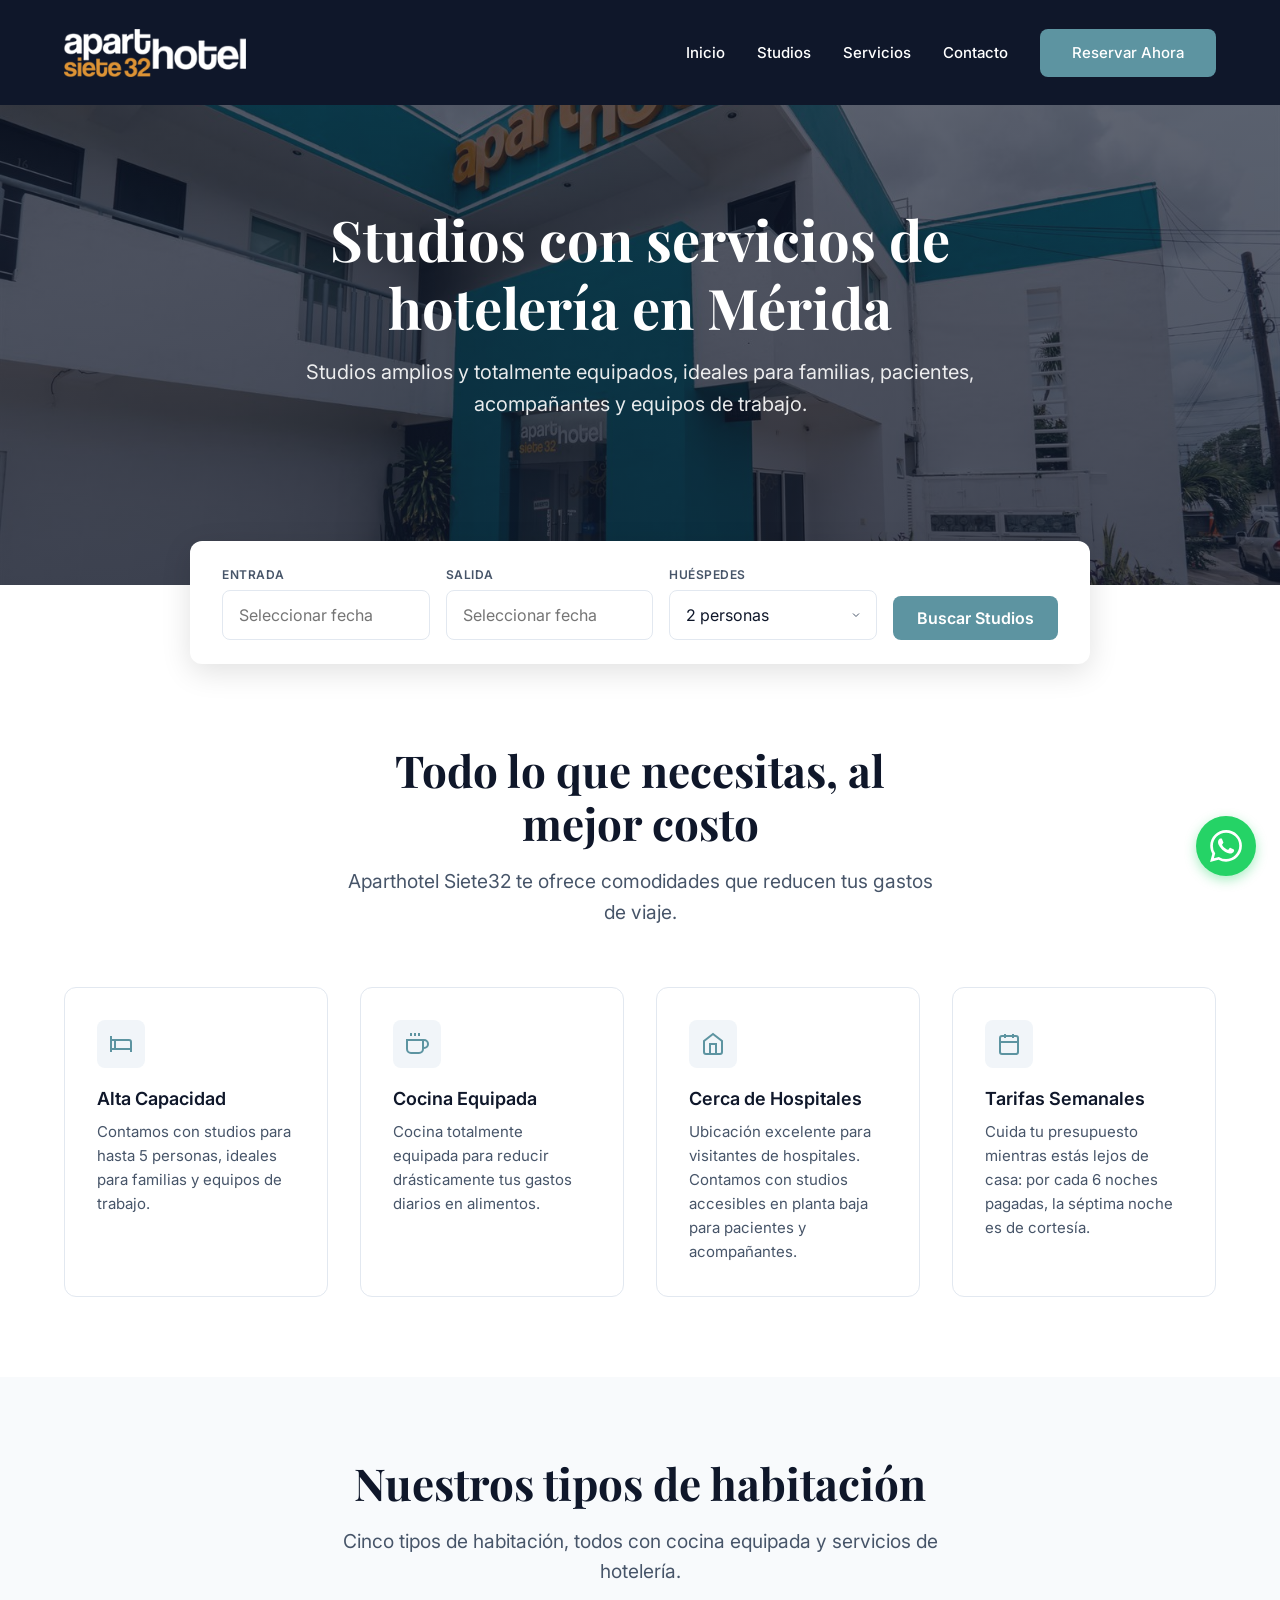
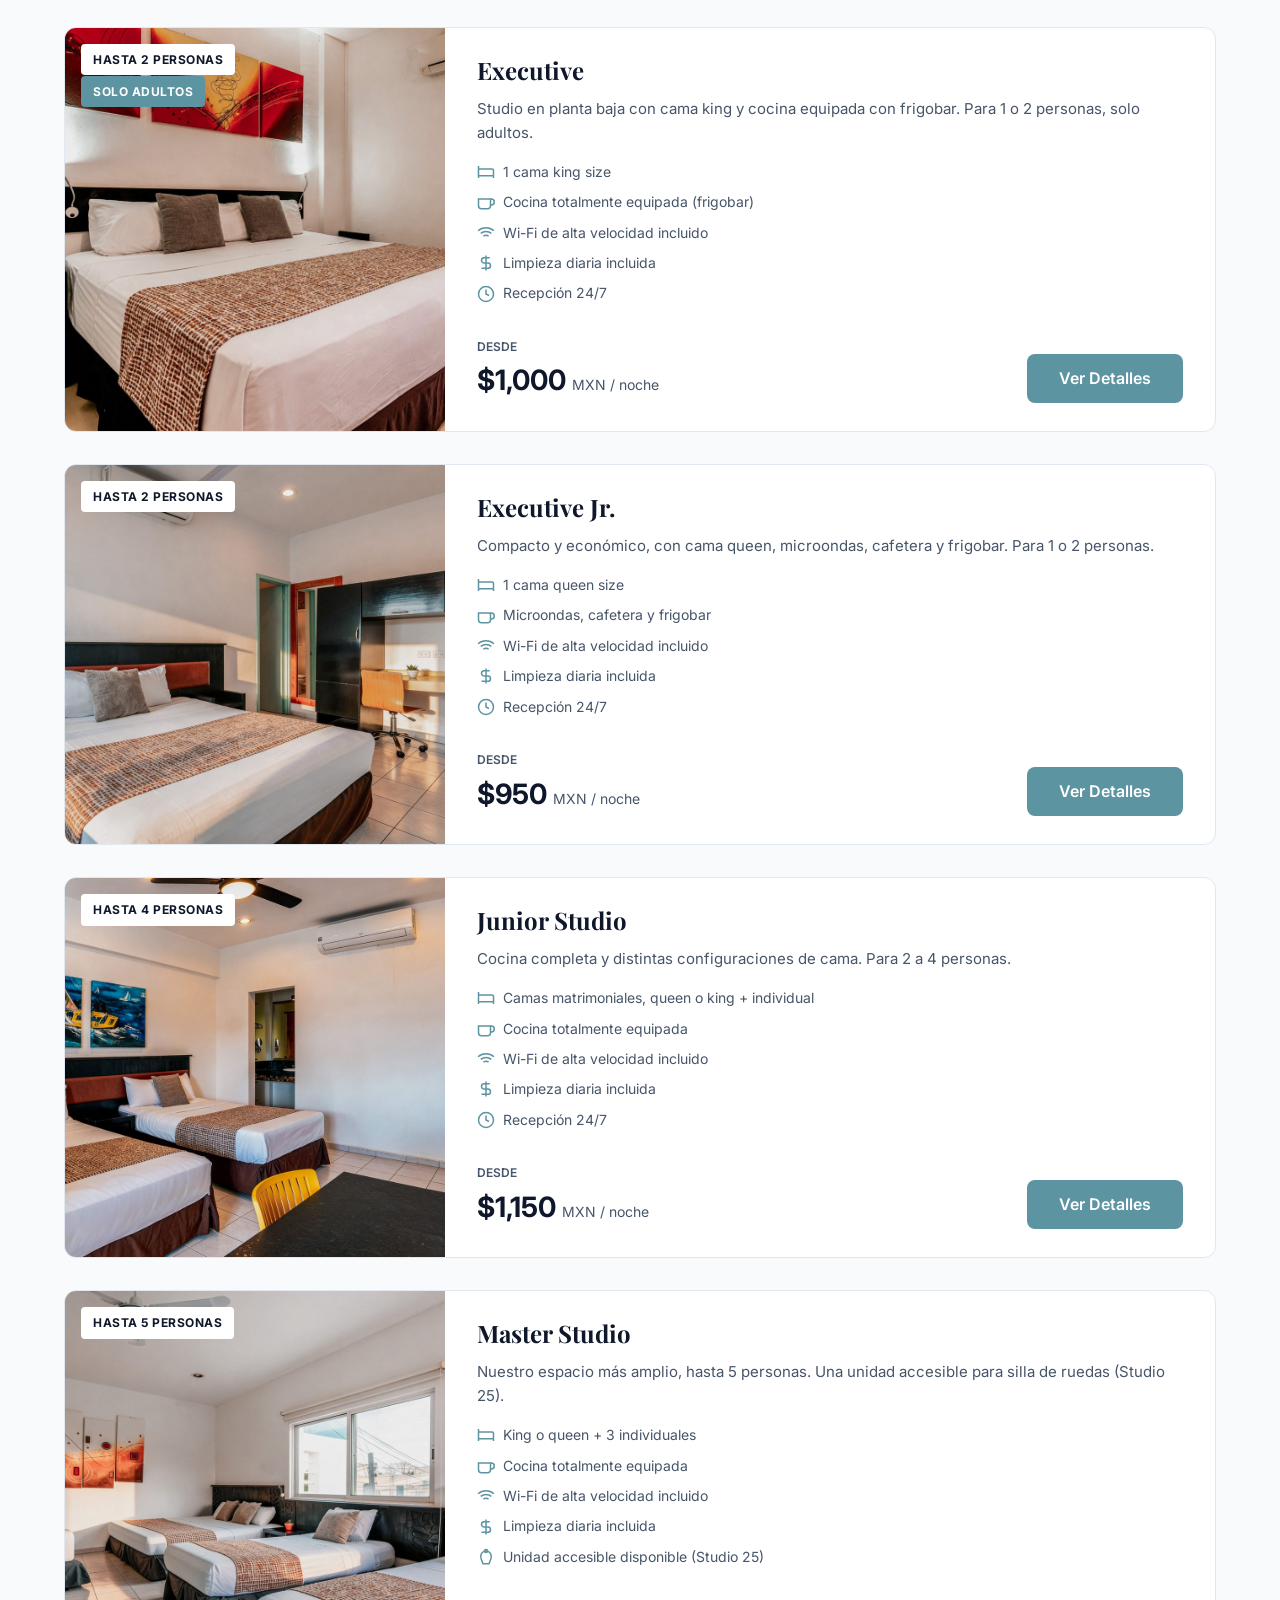
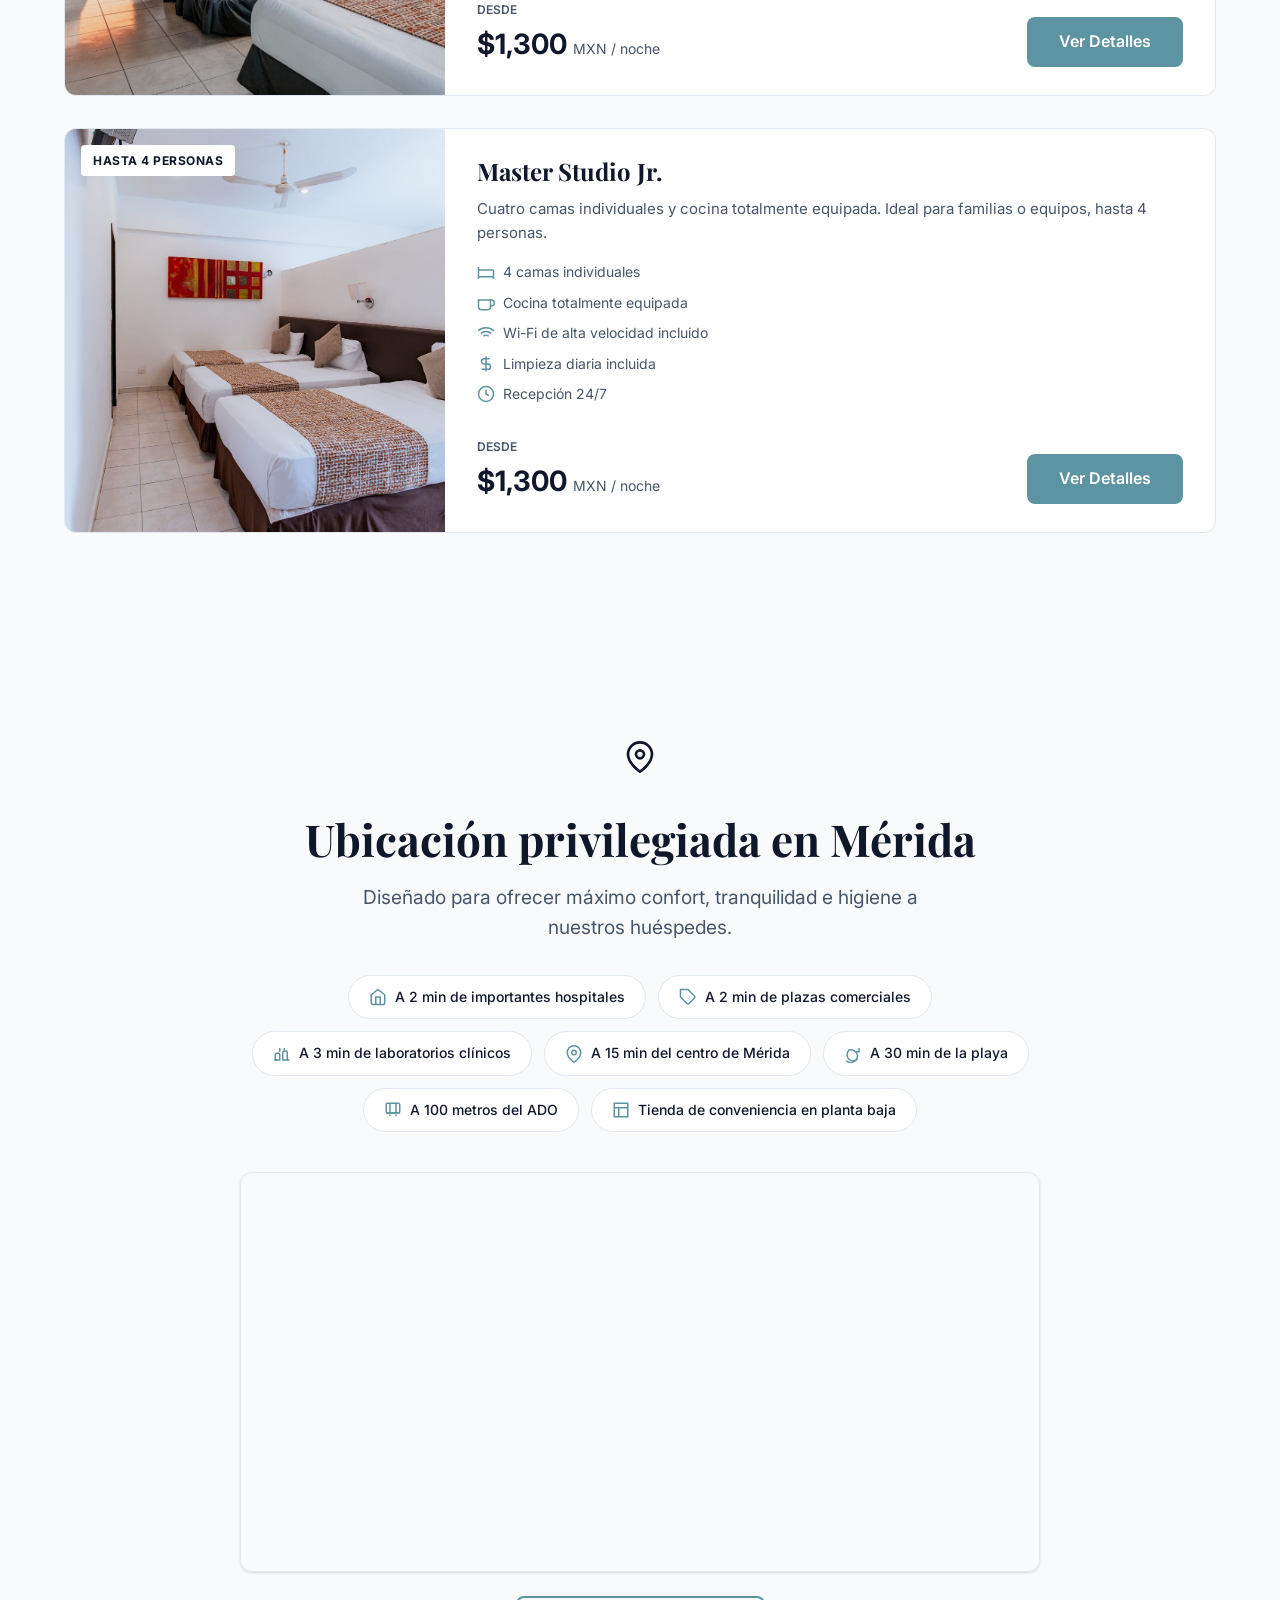
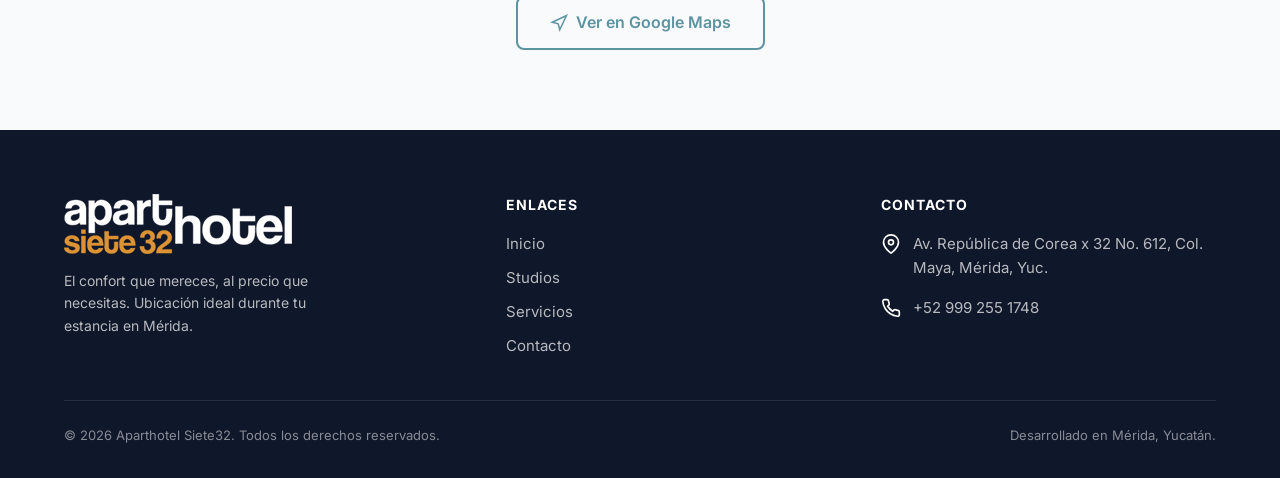
==== index.html @ 39ae47c9 "Bed photos for Executive/Junior thumbnails; rename Suite to Studio - Executive thumbnail now exec-21" ====
<!DOCTYPE html>
<html lang="es">
<head>
  <meta charset="UTF-8">
  <meta name="viewport" content="width=device-width, initial-scale=1.0">
  <title>Aparthotel Siete32 — Studios con Servicios de Hotelería en Mérida</title>
  <meta name="description" content="Studios amplios y totalmente equipados en Mérida, Yucatán. Ideales para familias, pacientes, acompañantes y equipos de trabajo, con cocina totalmente equipada y servicios de hotelería.">
  <meta name="keywords" content="Hotel con cocineta en Mérida, Apart hotel Mérida Altabrisa, Hotel para familias grandes Mérida, Studios en Mérida">

  <!-- Fonts -->
  <link rel="preconnect" href="https://fonts.googleapis.com">
  <link rel="preconnect" href="https://fonts.gstatic.com" crossorigin>
  <link href="https://fonts.googleapis.com/css2?family=Inter:wght@400;500;600;700&family=Playfair+Display:wght@600;700&display=swap" rel="stylesheet">

  <!-- CSS -->
  <link rel="stylesheet" href="css/styles.css">
</head>
<body>

  <!-- ======== HEADER ======== -->
  <header class="header" id="header">
    <div class="header-inner">
      <a href="index.html" class="header-logo" aria-label="Aparthotel Siete32 - Inicio">
        <img src="assets/images/logo-original.png" alt="Aparthotel Siete32 Logo">
      </a>

      <nav class="nav-links" aria-label="Navegación principal">
        <a href="index.html">Inicio</a>
        <a href="suites.html">Studios</a>
        <a href="servicios.html">Servicios</a>
        <a href="contacto.html">Contacto</a>
        <a href="suites.html" class="btn btn-primary nav-cta">Reservar Ahora</a>
      </nav>

      <button class="hamburger" aria-label="Abrir menú" aria-expanded="false">
        <span></span><span></span><span></span>
      </button>
    </div>
  </header>

  <!-- Mobile Menu -->
  <div class="mobile-menu" id="mobile-menu" aria-hidden="true">
    <a href="index.html">Inicio</a>
    <a href="suites.html">Studios</a>
    <a href="servicios.html">Servicios</a>
    <a href="contacto.html">Contacto</a>
    <a href="suites.html" class="btn btn-primary">Reservar Ahora</a>
  </div>

  <!-- ======== HERO ======== -->
  <section class="hero" id="hero" style="background-image: url('assets/images/common-6.jpg');">
    <div class="hero-content fade-up">
      <h1>Studios con servicios de hotelería en Mérida</h1>
      <p>Studios amplios y totalmente equipados, ideales para familias, pacientes, acompañantes y equipos de trabajo.</p>
    </div>
  </section>

  <!-- ======== BOOKING WIDGET (floats between hero & next section) ======== -->
  <div class="booking-wrapper">
    <form class="booking-widget fade-up" id="booking-form" aria-label="Buscador de disponibilidad">
      <div class="booking-field">
        <label for="checkin">Entrada</label>
        <input type="text" id="checkin" name="checkin" required placeholder="Seleccionar fecha" onfocus="this.type='date'" onblur="if(!this.value)this.type='text'">
      </div>
      <div class="booking-field">
        <label for="checkout">Salida</label>
        <input type="text" id="checkout" name="checkout" required placeholder="Seleccionar fecha" onfocus="this.type='date'" onblur="if(!this.value)this.type='text'">
      </div>
      <div class="booking-field">
        <label for="guests">Huéspedes</label>
        <select id="guests" name="guests">
          <option value="1">1 persona</option>
          <option value="2" selected>2 personas</option>
          <option value="3">3 personas</option>
          <option value="4">4 personas</option>
          <option value="5">5 personas</option>
        </select>
      </div>
      <button type="submit" class="btn btn-primary">Buscar Studios</button>
    </form>
  </div>

  <!-- ======== DIFFERENTIATORS ======== -->
  <section class="differentiators" id="diferenciadores">
    <div class="container">
      <div class="section-header fade-up">
        <h2>Todo lo que necesitas, al mejor costo</h2>
        <p class="subtitle">Aparthotel Siete32 te ofrece comodidades que reducen tus gastos de viaje.</p>
      </div>

      <div class="diff-grid stagger">
        <!-- Card 1 -->
        <div class="diff-card">
          <div class="diff-icon">
            <svg viewBox="0 0 24 24"><path d="M2 4v16"/><path d="M2 8h18a2 2 0 0 1 2 2v10"/><path d="M2 17h20"/><path d="M6 8v9"/></svg>
          </div>
          <h3>Alta Capacidad</h3>
          <p>Contamos con studios para hasta 5 personas, ideales para familias y equipos de trabajo.</p>
        </div>
        <!-- Card 2 -->
        <div class="diff-card">
          <div class="diff-icon">
            <svg viewBox="0 0 24 24"><path d="M18 8h1a4 4 0 0 1 0 8h-1"/><path d="M2 8h16v9a4 4 0 0 1-4 4H6a4 4 0 0 1-4-4V8z"/><line x1="6" y1="1" x2="6" y2="4"/><line x1="10" y1="1" x2="10" y2="4"/><line x1="14" y1="1" x2="14" y2="4"/></svg>
          </div>
          <h3>Cocina Equipada</h3>
          <p>Cocina totalmente equipada para reducir drásticamente tus gastos diarios en alimentos.</p>
        </div>
        <!-- Card 3 -->
        <div class="diff-card">
          <div class="diff-icon">
            <svg viewBox="0 0 24 24"><path d="M3 9l9-7 9 7v11a2 2 0 0 1-2 2H5a2 2 0 0 1-2-2z"/><polyline points="9 22 9 12 15 12 15 22"/></svg>
          </div>
          <h3>Cerca de Hospitales</h3>
          <p>Ubicación excelente para visitantes de hospitales. Contamos con studios accesibles en planta baja para pacientes y acompañantes.</p>
        </div>
        <!-- Card 4 -->
        <div class="diff-card">
          <div class="diff-icon">
            <svg viewBox="0 0 24 24"><rect x="3" y="4" width="18" height="18" rx="2" ry="2"/><line x1="16" y1="2" x2="16" y2="6"/><line x1="8" y1="2" x2="8" y2="6"/><line x1="3" y1="10" x2="21" y2="10"/></svg>
          </div>
          <h3>Tarifas Semanales</h3>
          <p>Cuida tu presupuesto mientras estás lejos de casa: por cada 6 noches pagadas, la séptima noche es de cortesía.</p>
        </div>
      </div>
    </div>
  </section>

  <!-- ======== SUITES PREVIEW ======== -->
  <section class="suites-section" id="suites">
    <div class="container">
      <div class="section-header fade-up">
        <h2>Nuestros tipos de habitación</h2>
        <p class="subtitle">Cinco tipos de habitación, todos con cocina equipada y servicios de hotelería.</p>
      </div>

      <!-- Executive -->
      <article class="suite-card fade-up" data-card-id="executive">
        <div class="suite-image">
          <img src="assets/images/exec-21-22-2.jpg" alt="Executive - Aparthotel Siete32" loading="lazy">
          <span class="suite-badge">Hasta 2 Personas</span>
          <span class="suite-badge suite-badge-floor">Solo adultos</span>
        </div>
        <div class="suite-info">
          <h3>Executive</h3>
          <p class="suite-desc">Studio en planta baja con cama king y cocina equipada con frigobar. Para 1 o 2 personas, solo adultos.</p>
          <div class="suite-amenities">
            <div class="suite-amenity">
              <svg viewBox="0 0 24 24"><path d="M2 4v16"/><path d="M2 8h18a2 2 0 0 1 2 2v10"/><path d="M2 17h20"/></svg>
              <span>1 cama king size</span>
            </div>
            <div class="suite-amenity">
              <svg viewBox="0 0 24 24"><path d="M18 8h1a4 4 0 0 1 0 8h-1"/><path d="M2 8h16v9a4 4 0 0 1-4 4H6a4 4 0 0 1-4-4V8z"/></svg>
              <span>Cocina totalmente equipada (frigobar)</span>
            </div>
            <div class="suite-amenity">
              <svg viewBox="0 0 24 24"><path d="M5 12.55a11 11 0 0 1 14.08 0"/><path d="M1.42 9a16 16 0 0 1 21.16 0"/><path d="M8.53 16.11a6 6 0 0 1 6.95 0"/><line x1="12" y1="20" x2="12.01" y2="20"/></svg>
              <span>Wi-Fi de alta velocidad incluido</span>
            </div>
            <div class="suite-amenity">
              <svg viewBox="0 0 24 24"><path d="M12 2v20"/><path d="M17 5H9.5a3.5 3.5 0 0 0 0 7h5a3.5 3.5 0 0 1 0 7H6"/></svg>
              <span>Limpieza diaria incluida</span>
            </div>
            <div class="suite-amenity">
              <svg viewBox="0 0 24 24"><circle cx="12" cy="12" r="10"/><polyline points="12 6 12 12 16 14"/></svg>
              <span>Recepción 24/7</span>
            </div>
          </div>
          <div class="suite-pricing">
            <div>
              <span class="price-label">Desde</span>
              <div class="price">$1,000 <span>MXN / noche</span></div>
            </div>
            <a href="studio.html#executive" class="btn btn-primary">Ver Detalles</a>
          </div>
        </div>
      </article>

      <!-- Executive Jr. -->
      <article class="suite-card fade-up" data-card-id="executive-jr">
        <div class="suite-image">
          <img src="assets/images/execjr-17-1.jpg" alt="Executive Jr. - Aparthotel Siete32" loading="lazy">
          <span class="suite-badge">Hasta 2 Personas</span>
        </div>
        <div class="suite-info">
          <h3>Executive Jr.</h3>
          <p class="suite-desc">Compacto y económico, con cama queen, microondas, cafetera y frigobar. Para 1 o 2 personas.</p>
          <div class="suite-amenities">
            <div class="suite-amenity">
              <svg viewBox="0 0 24 24"><path d="M2 4v16"/><path d="M2 8h18a2 2 0 0 1 2 2v10"/><path d="M2 17h20"/></svg>
              <span>1 cama queen size</span>
            </div>
            <div class="suite-amenity">
              <svg viewBox="0 0 24 24"><path d="M18 8h1a4 4 0 0 1 0 8h-1"/><path d="M2 8h16v9a4 4 0 0 1-4 4H6a4 4 0 0 1-4-4V8z"/></svg>
              <span>Microondas, cafetera y frigobar</span>
            </div>
            <div class="suite-amenity">
              <svg viewBox="0 0 24 24"><path d="M5 12.55a11 11 0 0 1 14.08 0"/><path d="M1.42 9a16 16 0 0 1 21.16 0"/><path d="M8.53 16.11a6 6 0 0 1 6.95 0"/><line x1="12" y1="20" x2="12.01" y2="20"/></svg>
              <span>Wi-Fi de alta velocidad incluido</span>
            </div>
            <div class="suite-amenity">
              <svg viewBox="0 0 24 24"><path d="M12 2v20"/><path d="M17 5H9.5a3.5 3.5 0 0 0 0 7h5a3.5 3.5 0 0 1 0 7H6"/></svg>
              <span>Limpieza diaria incluida</span>
            </div>
            <div class="suite-amenity">
              <svg viewBox="0 0 24 24"><circle cx="12" cy="12" r="10"/><polyline points="12 6 12 12 16 14"/></svg>
              <span>Recepción 24/7</span>
            </div>
          </div>
          <div class="suite-pricing">
            <div>
              <span class="price-label">Desde</span>
              <div class="price">$950 <span>MXN / noche</span></div>
            </div>
            <a href="studio.html#executive-jr" class="btn btn-primary">Ver Detalles</a>
          </div>
        </div>
      </article>

      <!-- Junior Studio -->
      <article class="suite-card fade-up" data-card-id="junior-suite">
        <div class="suite-image">
          <img src="assets/images/jr-11-14-3.jpg" alt="Junior Studio - Aparthotel Siete32" loading="lazy">
          <span class="suite-badge">Hasta 4 Personas</span>
        </div>
        <div class="suite-info">
          <h3>Junior Studio</h3>
          <p class="suite-desc">Cocina completa y distintas configuraciones de cama. Para 2 a 4 personas.</p>
          <div class="suite-amenities">
            <div class="suite-amenity">
              <svg viewBox="0 0 24 24"><path d="M2 4v16"/><path d="M2 8h18a2 2 0 0 1 2 2v10"/><path d="M2 17h20"/></svg>
              <span>Camas matrimoniales, queen o king + individual</span>
            </div>
            <div class="suite-amenity">
              <svg viewBox="0 0 24 24"><path d="M18 8h1a4 4 0 0 1 0 8h-1"/><path d="M2 8h16v9a4 4 0 0 1-4 4H6a4 4 0 0 1-4-4V8z"/></svg>
              <span>Cocina totalmente equipada</span>
            </div>
            <div class="suite-amenity">
              <svg viewBox="0 0 24 24"><path d="M5 12.55a11 11 0 0 1 14.08 0"/><path d="M1.42 9a16 16 0 0 1 21.16 0"/><path d="M8.53 16.11a6 6 0 0 1 6.95 0"/><line x1="12" y1="20" x2="12.01" y2="20"/></svg>
              <span>Wi-Fi de alta velocidad incluido</span>
            </div>
            <div class="suite-amenity">
              <svg viewBox="0 0 24 24"><path d="M12 2v20"/><path d="M17 5H9.5a3.5 3.5 0 0 0 0 7h5a3.5 3.5 0 0 1 0 7H6"/></svg>
              <span>Limpieza diaria incluida</span>
            </div>
            <div class="suite-amenity">
              <svg viewBox="0 0 24 24"><circle cx="12" cy="12" r="10"/><polyline points="12 6 12 12 16 14"/></svg>
              <span>Recepción 24/7</span>
            </div>
          </div>
          <div class="suite-pricing">
            <div>
              <span class="price-label">Desde</span>
              <div class="price">$1,150 <span>MXN / noche</span></div>
            </div>
            <a href="studio.html#junior-suite" class="btn btn-primary">Ver Detalles</a>
          </div>
        </div>
      </article>

      <!-- Master Studio -->
      <article class="suite-card fade-up" data-card-id="master-suite">
        <div class="suite-image">
          <img src="assets/images/master-18-1.jpg" alt="Master Studio - Aparthotel Siete32" loading="lazy">
          <span class="suite-badge">Hasta 5 Personas</span>
        </div>
        <div class="suite-info">
          <h3>Master Studio</h3>
          <p class="suite-desc">Nuestro espacio más amplio, hasta 5 personas. Una unidad accesible para silla de ruedas (Studio 25).</p>
          <div class="suite-amenities">
            <div class="suite-amenity">
              <svg viewBox="0 0 24 24"><path d="M2 4v16"/><path d="M2 8h18a2 2 0 0 1 2 2v10"/><path d="M2 17h20"/></svg>
              <span>King o queen + 3 individuales</span>
            </div>
            <div class="suite-amenity">
              <svg viewBox="0 0 24 24"><path d="M18 8h1a4 4 0 0 1 0 8h-1"/><path d="M2 8h16v9a4 4 0 0 1-4 4H6a4 4 0 0 1-4-4V8z"/></svg>
              <span>Cocina totalmente equipada</span>
            </div>
            <div class="suite-amenity">
              <svg viewBox="0 0 24 24"><path d="M5 12.55a11 11 0 0 1 14.08 0"/><path d="M1.42 9a16 16 0 0 1 21.16 0"/><path d="M8.53 16.11a6 6 0 0 1 6.95 0"/><line x1="12" y1="20" x2="12.01" y2="20"/></svg>
              <span>Wi-Fi de alta velocidad incluido</span>
            </div>
            <div class="suite-amenity">
              <svg viewBox="0 0 24 24"><path d="M12 2v20"/><path d="M17 5H9.5a3.5 3.5 0 0 0 0 7h5a3.5 3.5 0 0 1 0 7H6"/></svg>
              <span>Limpieza diaria incluida</span>
            </div>
            <div class="suite-amenity">
              <svg viewBox="0 0 24 24"><circle cx="12" cy="4" r="2"/><path d="M19 13v-2a7 7 0 0 0-14 0v2"/><path d="M5 13l3 8h8l3-8"/></svg>
              <span>Unidad accesible disponible (Studio 25)</span>
            </div>
          </div>
          <div class="suite-pricing">
            <div>
              <span class="price-label">Desde</span>
              <div class="price">$1,300 <span>MXN / noche</span></div>
            </div>
            <a href="studio.html#master-suite" class="btn btn-primary">Ver Detalles</a>
          </div>
        </div>
      </article>

      <!-- Master Studio Jr. -->
      <article class="suite-card fade-up" data-card-id="master-suite-jr">
        <div class="suite-image">
          <img src="assets/images/masterjr-10-1.jpg" alt="Master Studio Jr. - Aparthotel Siete32" loading="lazy">
          <span class="suite-badge">Hasta 4 Personas</span>
        </div>
        <div class="suite-info">
          <h3>Master Studio Jr.</h3>
          <p class="suite-desc">Cuatro camas individuales y cocina totalmente equipada. Ideal para familias o equipos, hasta 4 personas.</p>
          <div class="suite-amenities">
            <div class="suite-amenity">
              <svg viewBox="0 0 24 24"><path d="M2 4v16"/><path d="M2 8h18a2 2 0 0 1 2 2v10"/><path d="M2 17h20"/></svg>
              <span>4 camas individuales</span>
            </div>
            <div class="suite-amenity">
              <svg viewBox="0 0 24 24"><path d="M18 8h1a4 4 0 0 1 0 8h-1"/><path d="M2 8h16v9a4 4 0 0 1-4 4H6a4 4 0 0 1-4-4V8z"/></svg>
              <span>Cocina totalmente equipada</span>
            </div>
            <div class="suite-amenity">
              <svg viewBox="0 0 24 24"><path d="M5 12.55a11 11 0 0 1 14.08 0"/><path d="M1.42 9a16 16 0 0 1 21.16 0"/><path d="M8.53 16.11a6 6 0 0 1 6.95 0"/><line x1="12" y1="20" x2="12.01" y2="20"/></svg>
              <span>Wi-Fi de alta velocidad incluido</span>
            </div>
            <div class="suite-amenity">
              <svg viewBox="0 0 24 24"><path d="M12 2v20"/><path d="M17 5H9.5a3.5 3.5 0 0 0 0 7h5a3.5 3.5 0 0 1 0 7H6"/></svg>
              <span>Limpieza diaria incluida</span>
            </div>
            <div class="suite-amenity">
              <svg viewBox="0 0 24 24"><circle cx="12" cy="12" r="10"/><polyline points="12 6 12 12 16 14"/></svg>
              <span>Recepción 24/7</span>
            </div>
          </div>
          <div class="suite-pricing">
            <div>
              <span class="price-label">Desde</span>
              <div class="price">$1,300 <span>MXN / noche</span></div>
            </div>
            <a href="studio.html#master-suite-jr" class="btn btn-primary">Ver Detalles</a>
          </div>
        </div>
      </article>
    </div>
  </section>

  <!-- ======== LOCATION ======== -->
  <section class="location-section" id="ubicacion">
    <div class="container">
      <div class="location-icon fade-up">
        <svg width="32" height="32" viewBox="0 0 24 24" fill="none" stroke="#0F172A" stroke-width="2"><path d="M21 10c0 7-9 13-9 13s-9-6-9-13a9 9 0 0 1 18 0z"/><circle cx="12" cy="10" r="3"/></svg>
      </div>
      <h2 class="fade-up">Ubicación privilegiada en Mérida</h2>
      <p class="subtitle fade-up">Diseñado para ofrecer máximo confort, tranquilidad e higiene a nuestros huéspedes.</p>

      <div class="proximity-badges fade-up">
        <div class="proximity-badge">
          <svg viewBox="0 0 24 24" width="18" height="18" fill="none" stroke="var(--teal)" stroke-width="2"><path d="M3 9l9-7 9 7v11a2 2 0 0 1-2 2H5a2 2 0 0 1-2-2z"/><polyline points="9 22 9 12 15 12 15 22"/></svg>
          <span>A 2 min de importantes hospitales</span>
        </div>
        <div class="proximity-badge">
          <svg viewBox="0 0 24 24" width="18" height="18" fill="none" stroke="var(--teal)" stroke-width="2"><path d="M20.59 13.41l-7.17 7.17a2 2 0 0 1-2.83 0L2 12V2h10l8.59 8.59a2 2 0 0 1 0 2.82z"/><line x1="7" y1="7" x2="7.01" y2="7"/></svg>
          <span>A 2 min de plazas comerciales</span>
        </div>
        <div class="proximity-badge">
          <svg viewBox="0 0 24 24" width="18" height="18" fill="none" stroke="var(--teal)" stroke-width="2"><path d="M9 11H5a2 2 0 0 0-2 2v7h6v-7a2 2 0 0 0-2-2z"/><path d="M19 8h-4a2 2 0 0 0-2 2v10h6V10a2 2 0 0 0-2-2z"/><path d="M22 20h-3"/><path d="M5 20H2"/><path d="M9 4v5"/><path d="M15 4v3"/></svg>
          <span>A 3 min de laboratorios clínicos</span>
        </div>
        <div class="proximity-badge">
          <svg viewBox="0 0 24 24" width="18" height="18" fill="none" stroke="var(--teal)" stroke-width="2"><path d="M21 10c0 7-9 13-9 13s-9-6-9-13a9 9 0 0 1 18 0z"/><circle cx="12" cy="10" r="3"/></svg>
          <span>A 15 min del centro de Mérida</span>
        </div>
        <div class="proximity-badge">
          <svg viewBox="0 0 24 24" width="18" height="18" fill="none" stroke="var(--teal)" stroke-width="2"><path d="M17.657 18.657A8 8 0 0 1 6.343 7.343"/><path d="M20 4v5h-5"/><path d="M3 21a9 9 0 0 0 15-6.7A9 9 0 0 0 5.6 7"/></svg>
          <span>A 30 min de la playa</span>
        </div>
        <div class="proximity-badge">
          <svg viewBox="0 0 24 24" width="18" height="18" fill="none" stroke="var(--teal)" stroke-width="2"><rect x="3" y="3" width="18" height="13" rx="2"/><path d="M3 16h18"/><path d="M7 19h2"/><path d="M15 19h2"/><path d="M8 3v13"/><path d="M16 3v13"/></svg>
          <span>A 100 metros del ADO</span>
        </div>
        <div class="proximity-badge">
          <svg viewBox="0 0 24 24" width="18" height="18" fill="none" stroke="var(--teal)" stroke-width="2"><path d="M3 3h18v18H3z"/><path d="M3 9h18"/><path d="M9 21V9"/></svg>
          <span>Tienda de conveniencia en planta baja</span>
        </div>
      </div>

      <div class="location-map fade-up">
        <iframe 
          src="https://www.google.com/maps/embed?pb=!1m18!1m12!1m3!1d3724.448!2d-89.58281!3d21.0147531!2m3!1f0!2f0!3f0!3m2!1i1024!2i768!4f13.1!3m3!1m2!1s0x8f567726a5c2f9d5%3A0x828a9a643f043a4d!2sAparthotel%20Siete32!5e0!3m2!1ses!2smx!4v1700000000000!5m2!1ses!2smx" 
          allowfullscreen="" loading="lazy" 
          referrerpolicy="no-referrer-when-downgrade"
          title="Ubicación de Aparthotel Siete32 en Google Maps">
        </iframe>
      </div>

      <a href="https://maps.google.com/?q=Aparthotel+Siete32+Merida" target="_blank" rel="noopener" class="btn btn-outline mt-24 fade-up">
        <svg width="18" height="18" viewBox="0 0 24 24" fill="none" stroke="currentColor" stroke-width="2"><polygon points="3 11 22 2 13 21 11 13 3 11"/></svg>
        Ver en Google Maps
      </a>
    </div>
  </section>

  <!-- ======== FOOTER ======== -->
  <footer class="footer">
    <div class="container">
      <div class="footer-grid">
        <div class="footer-brand">
          <img src="assets/images/logo-original.png" alt="Aparthotel Siete32">
          <p>El confort que mereces, al precio que necesitas. Ubicación ideal durante tu estancia en Mérida.</p>
        </div>
        <div class="footer-links">
          <h4>Enlaces</h4>
          <a href="index.html">Inicio</a>
          <a href="suites.html">Studios</a>
          <a href="servicios.html">Servicios</a>
          <a href="contacto.html">Contacto</a>
        </div>
        <div class="footer-contact">
          <h4>Contacto</h4>
          <div class="footer-contact-item">
            <svg viewBox="0 0 24 24"><path d="M21 10c0 7-9 13-9 13s-9-6-9-13a9 9 0 0 1 18 0z"/><circle cx="12" cy="10" r="3"/></svg>
            <span>Av. República de Corea x 32 No. 612, Col. Maya, Mérida, Yuc.</span>
          </div>
          <div class="footer-contact-item">
            <svg viewBox="0 0 24 24"><path d="M22 16.92v3a2 2 0 0 1-2.18 2 19.79 19.79 0 0 1-8.63-3.07 19.5 19.5 0 0 1-6-6 19.79 19.79 0 0 1-3.07-8.67A2 2 0 0 1 4.11 2h3a2 2 0 0 1 2 1.72c.127.96.361 1.903.7 2.81a2 2 0 0 1-.45 2.11L8.09 9.91a16 16 0 0 0 6 6l1.27-1.27a2 2 0 0 1 2.11-.45c.907.339 1.85.573 2.81.7A2 2 0 0 1 22 16.92z"/></svg>
            <span>+52 999 255 1748</span>
          </div>
        </div>
      </div>
      <div class="footer-bottom">
        <span>&copy; 2026 Aparthotel Siete32. Todos los derechos reservados.</span>
        <span>Desarrollado en Mérida, Yucatán.</span>
      </div>
    </div>
  </footer>

  <!-- WhatsApp Float -->
  <a href="https://wa.me/529992551748" target="_blank" rel="noopener" class="whatsapp-float" aria-label="Contáctanos por WhatsApp">
    <svg viewBox="0 0 24 24"><path d="M17.472 14.382c-.297-.149-1.758-.867-2.03-.967-.273-.099-.471-.148-.67.15-.197.297-.767.966-.94 1.164-.173.199-.347.223-.644.075-.297-.15-1.255-.463-2.39-1.475-.883-.788-1.48-1.761-1.653-2.059-.173-.297-.018-.458.13-.606.134-.133.298-.347.446-.52.149-.174.198-.298.298-.497.099-.198.05-.371-.025-.52-.075-.149-.669-1.612-.916-2.207-.242-.579-.487-.5-.669-.51-.173-.008-.371-.01-.57-.01-.198 0-.52.074-.792.372-.272.297-1.04 1.016-1.04 2.479 0 1.462 1.065 2.875 1.213 3.074.149.198 2.096 3.2 5.077 4.487.709.306 1.262.489 1.694.625.712.227 1.36.195 1.871.118.571-.085 1.758-.719 2.006-1.413.248-.694.248-1.289.173-1.413-.074-.124-.272-.198-.57-.347m-5.421 7.403h-.004a9.87 9.87 0 01-5.031-1.378l-.361-.214-3.741.982.998-3.648-.235-.374a9.86 9.86 0 01-1.51-5.26c.001-5.45 4.436-9.884 9.888-9.884 2.64 0 5.122 1.03 6.988 2.898a9.825 9.825 0 012.893 6.994c-.003 5.45-4.437 9.884-9.885 9.884m8.413-18.297A11.815 11.815 0 0012.05 0C5.495 0 .16 5.335.157 11.892c0 2.096.547 4.142 1.588 5.945L.057 24l6.305-1.654a11.882 11.882 0 005.683 1.448h.005c6.554 0 11.89-5.335 11.893-11.893a11.821 11.821 0 00-3.48-8.413z"/></svg>
  </a>

  <script src="js/main.js"></script>
  <script src="js/content.js"></script>
</body>
</html>
---- css/styles.css ----
/* =============================================
   APARTHOTEL SIETE32 — Design System
   Colors: Navy #0F172A, Teal #5D94A1, White
   Fonts: Inter (body), Playfair Display (headings)
   ============================================= */

/* --- Reset & Base --- */
*, *::before, *::after { box-sizing: border-box; margin: 0; padding: 0; }

:root {
  --navy: #0F172A;
  --teal: #5D94A1;
  --teal-hover: #4d8090;
  --white: #FFFFFF;
  --off-white: #F8FAFC;
  --gray-100: #F1F5F9;
  --gray-200: #E2E8F0;
  --gray-300: #CBD5E1;
  --gray-500: #475569;
  --gray-700: #334155;
  --font-body: 'Inter', sans-serif;
  --font-heading: 'Playfair Display', serif;
  --max-w: 1312px;
  --radius: 12px;
  --shadow-card: 0 1px 3px rgba(0,0,0,.08), 0 1px 2px rgba(0,0,0,.06);
  --shadow-hover: 0 10px 25px rgba(0,0,0,.12);
  --transition: .3s cubic-bezier(.4,0,.2,1);
}

html { scroll-behavior: smooth; font-size: 16px; }

body {
  font-family: var(--font-body);
  color: var(--navy);
  background: var(--white);
  line-height: 1.6;
  -webkit-font-smoothing: antialiased;
  overflow-x: hidden;
}

img { max-width: 100%; height: auto; display: block; }
a { text-decoration: none; color: inherit; }
ul, ol { list-style: none; }

.container { width: 100%; max-width: var(--max-w); margin: 0 auto; padding: 0 16px; box-sizing: border-box; }
@media (min-width: 768px) { .container { padding: 0 64px; } }

/* --- Typography --- */
h1, h2, h3 { font-family: var(--font-heading); font-weight: 700; line-height: 1.2; }
h1 { font-size: clamp(2rem, 5vw, 3.5rem); }
h2 { font-size: clamp(1.75rem, 4vw, 2.75rem); }
h3 { font-size: clamp(1.25rem, 2.5vw, 1.5rem); }
.subtitle { font-size: clamp(.875rem, 1.5vw, 1.25rem); color: var(--gray-500); line-height: 1.6; }

/* --- Buttons --- */
.btn {
  display: inline-flex; align-items: center; justify-content: center; gap: 8px;
  font-family: var(--font-body); font-weight: 600; font-size: 1rem;
  padding: 12px 32px; border-radius: 8px; border: none; cursor: pointer;
  transition: all var(--transition);
}
.btn-primary { background: var(--teal); color: var(--white); }
.btn-primary:hover { background: var(--teal-hover); transform: translateY(-1px); box-shadow: var(--shadow-hover); }
.btn-outline { background: transparent; color: var(--teal); border: 2px solid var(--teal); }
.btn-outline:hover { background: var(--teal); color: var(--white); }
.btn-white { background: var(--white); color: var(--navy); }
.btn-white:hover { background: var(--gray-100); }

/* =============================================
   HEADER / NAV
   ============================================= */
.header {
  position: fixed; top: 0; left: 0; width: 100%; z-index: 100;
  background: var(--navy); transition: background var(--transition);
}
.header-inner {
  display: flex; align-items: center; justify-content: space-between;
  max-width: var(--max-w); margin: 0 auto;
  padding: 16px 24px; min-height: 72px;
}
@media (min-width: 768px) { .header-inner { padding: 16px 64px; min-height: 105px; } }

.header-logo img { height: 48px; width: auto; }
@media (min-width: 768px) { .header-logo img { height: 48px; } }

.nav-links { display: none; }
@media (min-width: 768px) {
  .nav-links {
    display: flex; align-items: center; gap: 32px;
  }
  .nav-links a {
    color: var(--white); font-size: .9375rem; font-weight: 500;
    transition: color var(--transition); position: relative;
  }
  .nav-links a::after {
    content: ''; position: absolute; bottom: -4px; left: 0;
    width: 0; height: 2px; background: var(--teal);
    transition: width var(--transition);
  }
  .nav-links a:hover { color: var(--teal); }
  .nav-links a:hover::after { width: 100%; }
  .nav-links .nav-cta:hover { transform: none; box-shadow: none; }
  .nav-links .nav-cta::after { display: none; }
}

.nav-cta { display: none; }
@media (min-width: 768px) { .nav-cta { display: inline-flex; } }

/* Hamburger */
.hamburger {
  display: flex; flex-direction: column; gap: 5px; cursor: pointer;
  background: none; border: none; padding: 8px; z-index: 110;
}
.hamburger span {
  width: 24px; height: 2px; background: var(--white);
  transition: all var(--transition);
}
.hamburger.active span:nth-child(1) { transform: translateY(7px) rotate(45deg); }
.hamburger.active span:nth-child(2) { opacity: 0; }
.hamburger.active span:nth-child(3) { transform: translateY(-7px) rotate(-45deg); }
@media (min-width: 768px) { .hamburger { display: none; } }

/* Mobile menu */
.mobile-menu {
  position: fixed; top: 0; left: 0; width: 100%; height: 100vh;
  background: var(--navy); z-index: 105;
  display: flex; flex-direction: column; align-items: center; justify-content: center; gap: 32px;
  transform: translateX(100%); transition: transform var(--transition);
}
.mobile-menu.open { transform: translateX(0); }
.mobile-menu a {
  font-size: 1.5rem; font-weight: 600; color: var(--white);
  transition: color var(--transition);
}
.mobile-menu a:hover { color: var(--teal); }

/* =============================================
   HERO SECTION
   ============================================= */
.hero {
  position: relative; min-height: 520px; height: 60vh; display: flex;
  flex-direction: column; align-items: center; justify-content: center;
  background-size: cover; background-position: center; background-repeat: no-repeat;
  padding: 120px 24px 80px; margin-bottom: 0;
}
@media (min-width: 768px) { .hero { height: 65vh; min-height: 500px; } }
.hero::before {
  content: ''; position: absolute; inset: 0;
  background: linear-gradient(rgba(15,23,42,.65), rgba(15,23,42,.75));
}
.hero-content {
  position: relative; z-index: 2; text-align: center;
  max-width: 700px; color: var(--white);
}
.hero-content h1 { margin-bottom: 16px; }
.hero-content p { font-size: clamp(1rem, 2vw, 1.25rem); opacity: .9; margin-bottom: 0; }

/* Booking Widget — floats between hero and next section */
.booking-wrapper {
  position: relative; z-index: 10;
  display: flex; justify-content: center;
  margin-top: -48px; margin-bottom: 0;
  padding: 0 16px;
}
@media (min-width: 768px) { .booking-wrapper { margin-top: -44px; padding: 0 64px; } }
.booking-widget {
  background: var(--white); border-radius: var(--radius); padding: 16px;
  box-shadow: 0 8px 30px rgba(0,0,0,.12);
  display: flex; flex-direction: column; gap: 12px;
  max-width: 900px; width: 100%;
}
@media (min-width: 768px) {
  .booking-widget {
    flex-direction: row; flex-wrap: wrap; align-items: flex-end;
    padding: 24px 32px; gap: 16px;
  }
}
.booking-field { width: 100%; }
@media (min-width: 768px) { .booking-field { flex: 1; min-width: 140px; width: auto; } }
.booking-field label {
  display: block; font-size: .75rem; font-weight: 600;
  text-transform: uppercase; letter-spacing: .5px; color: var(--gray-500); margin-bottom: 6px;
}
.booking-field input,
.booking-field select {
  display: block; width: 100%; border: 1px solid var(--gray-200); border-radius: 8px;
  padding: 14px 16px; font-family: var(--font-body); font-size: 16px;
  color: var(--navy); transition: border-color var(--transition);
  cursor: pointer; -webkit-appearance: none; appearance: none;
  background: var(--white);
}
.booking-field select {
  background-image: url("data:image/svg+xml,%3Csvg xmlns='http://www.w3.org/2000/svg' width='12' height='12' viewBox='0 0 24 24' fill='none' stroke='%23475569' stroke-width='2'%3E%3Cpolyline points='6 9 12 15 18 9'/%3E%3C/svg%3E");
  background-repeat: no-repeat; background-position: right 14px center;
  padding-right: 36px;
}
.booking-field input:focus,
.booking-field select:focus { outline: none; border-color: var(--teal); }
.booking-widget .btn { width: 100%; padding: 12px 24px; justify-content: center; }
@media (min-width: 768px) { .booking-widget .btn { width: auto; min-width: 160px; } }


/* =============================================
   TRUST BADGES
   ============================================= */
.trust-bar {
  background: var(--gray-100); border-bottom: 1px solid var(--gray-200);
  padding: 20px 24px;
}
.trust-bar-inner {
  display: flex; align-items: center; justify-content: center;
  flex-wrap: wrap; gap: 16px 48px;
  max-width: var(--max-w); margin: 0 auto;
}
.trust-item { display: flex; align-items: center; gap: 10px; }
.trust-item svg { flex-shrink: 0; }
.trust-item span { font-size: .9375rem; font-weight: 600; color: var(--navy); white-space: nowrap; }
.trust-divider { width: 1px; height: 24px; background: var(--gray-300); }
@media (max-width: 767px) { .trust-divider { display: none; } }

/* =============================================
   DIFFERENTIATORS
   ============================================= */
.differentiators { padding: 80px 0; }
.differentiators .section-header { text-align: center; max-width: 600px; margin: 0 auto 60px; }
.diff-grid {
  display: grid; grid-template-columns: repeat(auto-fit, minmax(260px, 1fr));
  gap: 32px; max-width: var(--max-w); margin: 0 auto;
}
.diff-card {
  padding: 32px; border: 1px solid var(--gray-200); border-radius: var(--radius);
  background: var(--white); transition: all var(--transition);
}
.diff-card:hover { transform: translateY(-4px); box-shadow: var(--shadow-hover); }
.diff-icon {
  width: 48px; height: 48px; border-radius: 8px;
  background: var(--gray-100); display: flex; align-items: center; justify-content: center;
  margin-bottom: 20px;
}
.diff-icon svg { width: 24px; height: 24px; stroke: var(--teal); fill: none; stroke-width: 2; }
.diff-card h3 { font-family: var(--font-body); font-weight: 600; font-size: 1.125rem; margin-bottom: 10px; }
.diff-card p { font-size: .9375rem; color: var(--gray-500); line-height: 1.6; }

/* =============================================
   SUITES SECTION
   ============================================= */
.suites-section { padding: 80px 0; background: var(--off-white); }
.suites-section .section-header { text-align: center; max-width: 600px; margin: 0 auto 40px; }

.filter-bar { display: flex; justify-content: center; gap: 12px; flex-wrap: wrap; margin-bottom: 48px; }
.filter-btn {
  padding: 10px 24px; border-radius: 8px; border: 1px solid var(--gray-200);
  background: var(--white); font-family: var(--font-body); font-weight: 600;
  font-size: .875rem; cursor: pointer; transition: all var(--transition); color: var(--gray-500);
}
.filter-btn:hover { border-color: var(--teal); color: var(--teal); }
.filter-btn.active { background: var(--teal); color: var(--white); border-color: var(--teal); }

/* Search / availability bar */
.suites-search {
  background: var(--white); border-radius: var(--radius); padding: 16px;
  box-shadow: 0 4px 20px rgba(0,0,0,.08); border: 1px solid var(--gray-200);
  display: flex; flex-direction: column; gap: 12px;
  margin-bottom: 32px;
}
@media (min-width: 768px) {
  .suites-search {
    flex-direction: row; flex-wrap: wrap; align-items: flex-end;
    padding: 24px 28px; gap: 16px;
  }
}
.search-field { width: 100%; }
@media (min-width: 768px) { .search-field { flex: 1; min-width: 140px; width: auto; } }
.search-field label {
  display: block; font-size: .75rem; font-weight: 600;
  text-transform: uppercase; letter-spacing: .5px; color: var(--gray-500); margin-bottom: 6px;
}
.search-field input,
.search-field select {
  display: block; width: 100%; border: 1px solid var(--gray-200); border-radius: 8px;
  padding: 14px 16px; font-family: var(--font-body); font-size: 16px;
  color: var(--navy); background: var(--white);
  transition: border-color var(--transition); cursor: pointer;
  -webkit-appearance: none; appearance: none;
}
.search-field select {
  -webkit-appearance: none; appearance: none;
  background-image: url("data:image/svg+xml,%3Csvg xmlns='http://www.w3.org/2000/svg' width='12' height='12' viewBox='0 0 24 24' fill='none' stroke='%23475569' stroke-width='2'%3E%3Cpolyline points='6 9 12 15 18 9'/%3E%3C/svg%3E");
  background-repeat: no-repeat; background-position: right 12px center;
  padding-right: 32px;
}
.search-field input:focus,
.search-field select:focus { outline: none; border-color: var(--teal); }
.suites-search .btn { width: 100%; padding: 12px 24px; justify-content: center; }
@media (min-width: 768px) { .suites-search .btn { width: auto; min-width: 120px; } }
.no-results {
  text-align: center; padding: 48px 24px; color: var(--gray-500);
  font-size: 1.0625rem;
}

.suite-card {
  display: flex; flex-direction: column; background: var(--white);
  border: 1px solid var(--gray-200); border-radius: var(--radius);
  overflow: hidden; transition: all var(--transition); margin-bottom: 32px;
}
.suite-card:hover { transform: translateY(-4px); box-shadow: var(--shadow-hover); }
@media (min-width: 768px) { .suite-card { flex-direction: row; } }

.suite-image {
  position: relative; overflow: hidden;
  min-height: 220px; flex-shrink: 0;
}
@media (min-width: 768px) { .suite-image { width: 380px; min-height: 340px; } }
.suite-image img { width: 100%; height: 100%; object-fit: cover; position: absolute; inset: 0; }
.suite-badge {
  position: absolute; top: 16px; left: 16px; z-index: 2;
  background: var(--white); padding: 6px 12px; border-radius: 4px;
  font-size: .75rem; font-weight: 700; text-transform: uppercase; letter-spacing: .5px;
  color: var(--navy);
}
.suite-badge-floor {
  top: 48px; background: var(--teal); color: var(--white);
}

.suite-info { flex: 1; padding: 28px 32px; display: flex; flex-direction: column; gap: 12px; }
.suite-info h3 { font-family: var(--font-heading); font-size: 1.5rem; }
.suite-info .suite-desc { font-size: .9375rem; color: var(--gray-500); line-height: 1.6; }
.suite-amenities { display: flex; flex-direction: column; gap: 8px; margin-top: 4px; }
.suite-amenity { display: flex; align-items: center; gap: 8px; font-size: .875rem; color: var(--gray-500); }
.suite-amenity svg { width: 18px; height: 18px; stroke: var(--teal); fill: none; stroke-width: 2; flex-shrink: 0; }

.suite-pricing {
  display: flex; align-items: flex-end; justify-content: space-between;
  margin-top: auto; padding-top: 16px;
}
.suite-pricing .price-label { font-size: .75rem; font-weight: 600; text-transform: uppercase; color: var(--gray-500); }
.suite-pricing .price {
  font-size: 1.75rem; font-weight: 700; color: var(--navy);
}
.suite-pricing .price span { font-size: .875rem; font-weight: 400; color: var(--gray-500); }
.suite-pricing .price-extra { display: block; font-size: .8125rem; color: var(--gray-500); margin-top: 2px; }
.suite-pricing .price-tax { display: block; font-size: .75rem; color: var(--gray-500); margin-top: 2px; }
.suite-pricing .price-tax strong { color: var(--teal); }
.suite-promo {
  font-size: .8125rem; font-weight: 600; color: var(--teal);
  padding-top: 8px; border-top: 1px solid var(--gray-200); margin-top: 4px;
}

/* =============================================
   LOCATION SECTION
   ============================================= */
.location-section {
  position: relative; padding: 80px 0; text-align: center;
  background-color: var(--off-white);
}
.location-section .container { position: relative; z-index: 2; }
.location-icon {
  width: 64px; height: 64px; margin: 0 auto 24px;
  display: flex; align-items: center; justify-content: center;
}
.location-section h2 { margin-bottom: 16px; }
.proximity-badges {
  display: flex; flex-wrap: wrap; justify-content: center; gap: 12px;
  margin: 28px auto 40px; max-width: 800px;
}
.proximity-badge {
  display: inline-flex; align-items: center; gap: 8px;
  background: var(--white); border: 1px solid var(--gray-200);
  border-radius: 100px; padding: 10px 20px;
  font-size: .875rem; font-weight: 500; color: var(--navy);
  transition: all var(--transition);
}
.proximity-badge:hover {
  border-color: var(--teal); transform: translateY(-2px);
  box-shadow: 0 4px 12px rgba(93,148,161,.15);
}
.proximity-badge svg { flex-shrink: 0; }
.location-section p { max-width: 600px; margin: 0 auto 32px; color: var(--gray-500); }
.location-map {
  width: 100%; max-width: 800px; height: 400px; margin: 0 auto;
  border-radius: var(--radius); overflow: hidden;
  box-shadow: var(--shadow-card); border: 1px solid var(--gray-200);
}
.location-map iframe { width: 100%; height: 100%; border: none; }

/* =============================================
   SERVICES PAGE
   ============================================= */
.services-section { padding: 80px 0; }
.services-section .section-header { text-align: center; max-width: 800px; margin: 0 auto 60px; }
.services-grid {
  display: grid; grid-template-columns: repeat(auto-fit, minmax(320px, 1fr));
  gap: 32px; max-width: var(--max-w); margin: 0 auto;
}
.service-card {
  padding: 40px; background: var(--white); border: 1px solid var(--gray-200);
  border-radius: var(--radius); transition: all var(--transition);
}
.service-card:hover { transform: translateY(-4px); box-shadow: var(--shadow-hover); }
.service-icon {
  width: 56px; height: 56px; border-radius: 8px; background: var(--gray-100);
  display: flex; align-items: center; justify-content: center; margin-bottom: 24px;
}
.service-icon svg { width: 24px; height: 24px; stroke: var(--teal); fill: none; stroke-width: 2; }
.service-card h3 { font-family: var(--font-body); font-weight: 600; font-size: 1.25rem; margin-bottom: 12px; }
.service-card p { color: var(--gray-500); line-height: 1.6; }

/* =============================================
   CONTACT PAGE
   ============================================= */
.contact-section { padding: 80px 0; }
.contact-grid {
  display: grid; grid-template-columns: 1fr;
  gap: 48px; max-width: var(--max-w); margin: 0 auto;
}
@media (min-width: 768px) { .contact-grid { grid-template-columns: 1fr 1fr; } }

.contact-form { display: flex; flex-direction: column; gap: 20px; }
.form-group { display: flex; flex-direction: column; gap: 6px; }
.form-group label { font-size: .875rem; font-weight: 600; color: var(--navy); }
.form-group input, .form-group textarea {
  border: 1px solid var(--gray-200); border-radius: 8px;
  padding: 12px 16px; font-family: var(--font-body); font-size: 1rem;
  color: var(--navy); transition: border-color var(--transition); resize: vertical;
}
.form-group input:focus, .form-group textarea:focus { outline: none; border-color: var(--teal); }

.contact-info-card {
  padding: 40px; background: var(--navy); border-radius: var(--radius); color: var(--white);
}
.contact-info-card h3 { font-family: var(--font-heading); font-size: 1.5rem; margin-bottom: 24px; }
.contact-detail { display: flex; align-items: flex-start; gap: 16px; margin-bottom: 24px; }
.contact-detail svg { width: 24px; height: 24px; stroke: var(--teal); fill: none; stroke-width: 2; flex-shrink: 0; margin-top: 2px; }
.contact-detail p { font-size: .9375rem; line-height: 1.6; }
.contact-detail a { color: var(--teal); }
.contact-detail a:hover { text-decoration: underline; }

/* =============================================
   FOOTER
   ============================================= */
.footer { background: var(--navy); color: var(--white); padding: 64px 0 32px; }
.footer-grid {
  display: grid; grid-template-columns: 1fr;
  gap: 40px; max-width: var(--max-w); margin: 0 auto;
  padding-bottom: 32px; border-bottom: 1px solid rgba(255,255,255,.1);
}
@media (min-width: 768px) { .footer-grid { grid-template-columns: 1.2fr 1fr 1fr; } }

.footer-brand img { height: 60px; margin-bottom: 16px; }
.footer-brand p { font-size: .875rem; color: rgba(255,255,255,.7); max-width: 300px; line-height: 1.6; }

.footer-links h4 { font-size: .875rem; font-weight: 700; text-transform: uppercase; letter-spacing: 1px; margin-bottom: 16px; }
.footer-links a { display: block; font-size: .9375rem; color: rgba(255,255,255,.7); margin-bottom: 10px; transition: color var(--transition); }
.footer-links a:hover { color: var(--teal); }

.footer-contact h4 { font-size: .875rem; font-weight: 700; text-transform: uppercase; letter-spacing: 1px; margin-bottom: 16px; }
.footer-contact-item { display: flex; align-items: flex-start; gap: 12px; margin-bottom: 16px; }
.footer-contact-item svg { width: 20px; height: 20px; stroke: var(--white); fill: none; stroke-width: 2; flex-shrink: 0; margin-top: 2px; }
.footer-contact-item span { font-size: .9375rem; color: rgba(255,255,255,.7); }

.footer-bottom {
  display: flex; flex-wrap: wrap; justify-content: space-between; gap: 12px;
  max-width: var(--max-w); margin: 0 auto; padding-top: 24px;
  font-size: .8125rem; color: rgba(255,255,255,.5);
}

/* =============================================
   WHATSAPP FLOAT
   ============================================= */
.whatsapp-float {
  position: fixed; bottom: 24px; right: 24px; z-index: 90;
  width: 60px; height: 60px; border-radius: 50%;
  background: #25D366; display: flex; align-items: center; justify-content: center;
  box-shadow: 0 4px 12px rgba(37,211,102,.4); transition: all var(--transition);
}
.whatsapp-float:hover { transform: scale(1.1); box-shadow: 0 6px 20px rgba(37,211,102,.5); }
.whatsapp-float svg { width: 32px; height: 32px; fill: var(--white); }
@media (max-width: 767px) { .whatsapp-float { bottom: 90px; } }

/* =============================================
   STICKY MOBILE BOOKING BAR
   ============================================= */
.mobile-booking-bar {
  display: none; position: fixed; bottom: 0; left: 0; width: 100%; z-index: 95;
  background: var(--white); border-top: 1px solid var(--gray-200);
  box-shadow: 0 -4px 12px rgba(0,0,0,.1);
  padding: 12px 24px;
  align-items: center; justify-content: space-between;
}
@media (max-width: 767px) { .mobile-booking-bar { display: flex; } }
.mobile-booking-bar .price-col { display: flex; flex-direction: column; }
.mobile-booking-bar .price-col small { font-size: .75rem; color: var(--gray-500); }
.mobile-booking-bar .price-col strong { font-size: 1.25rem; font-weight: 700; }
.mobile-booking-bar .price-col strong span { font-size: .75rem; font-weight: 400; color: var(--gray-500); }

/* =============================================
   AOS-STYLE SCROLL ANIMATIONS
   ============================================= */
.fade-up {
  opacity: 0; transform: translateY(30px);
  transition: opacity .6s ease, transform .6s ease;
}
.fade-up.visible { opacity: 1; transform: translateY(0); }

/* Stagger children */
.stagger > * { opacity: 0; transform: translateY(20px); transition: opacity .5s ease, transform .5s ease; }
.stagger.visible > *:nth-child(1) { transition-delay: .05s; }
.stagger.visible > *:nth-child(2) { transition-delay: .1s; }
.stagger.visible > *:nth-child(3) { transition-delay: .15s; }
.stagger.visible > *:nth-child(4) { transition-delay: .2s; }
.stagger.visible > *:nth-child(5) { transition-delay: .25s; }
.stagger.visible > *:nth-child(6) { transition-delay: .3s; }
.stagger.visible > * { opacity: 0; transform: translateY(20px); }
.stagger.visible > * { opacity: 1; transform: translateY(0); }

/* =============================================
   PAGE HERO (interior pages)
   ============================================= */
.page-hero {
  background: var(--navy); color: var(--white);
  padding: 140px 24px 80px; text-align: center;
}
@media (min-width: 768px) { .page-hero { padding: 160px 64px 100px; } }
.page-hero h1 { margin-bottom: 16px; }
.page-hero p { max-width: 600px; margin: 0 auto; opacity: .85; font-size: 1.125rem; }

/* =============================================
   UTILITIES
   ============================================= */
.text-center { text-align: center; }
.mt-16 { margin-top: 16px; }
.mt-24 { margin-top: 24px; }
.mb-8 { margin-bottom: 8px; }
.section-header h2 { margin-bottom: 16px; }

/* =============================================
   SUITE DETAIL PAGE
   ============================================= */
.detail-hero {
  position: relative; min-height: 500px;
  background-size: cover; background-position: center;
  display: flex; align-items: flex-end;
  padding: 0 24px 48px;
}
@media (min-width: 768px) { .detail-hero { padding: 0 64px 64px; min-height: 560px; } }
.detail-hero::before {
  content: ''; position: absolute; inset: 0;
  background: linear-gradient(transparent 30%, rgba(15,23,42,.8));
}
.detail-hero-content {
  position: relative; z-index: 2; color: var(--white);
  max-width: var(--max-w); margin: 0 auto; width: 100%;
  padding-top: 120px;
}
.detail-hero-content h1 { margin-bottom: 8px; }
.detail-hero-content .detail-meta {
  display: flex; align-items: center; gap: 16px; flex-wrap: wrap;
  font-size: .9375rem; opacity: .9;
}
.detail-hero-content .detail-meta .badge {
  background: var(--teal); padding: 6px 16px; border-radius: 4px;
  font-size: .8125rem; font-weight: 700; text-transform: uppercase; letter-spacing: .5px;
}

.detail-body { padding: 64px 0; }
.detail-grid {
  display: grid; grid-template-columns: 1fr;
  gap: 48px; max-width: var(--max-w); margin: 0 auto;
}
@media (min-width: 768px) { .detail-grid { grid-template-columns: 1.4fr 1fr; } }

.detail-description { font-size: 1.0625rem; color: var(--gray-500); line-height: 1.8; margin-bottom: 32px; }

.detail-amenities-title {
  font-family: var(--font-body); font-weight: 700; font-size: 1.125rem;
  margin-bottom: 20px; color: var(--navy);
}
.detail-amenities-grid {
  display: grid; grid-template-columns: 1fr 1fr;
  gap: 16px;
}
@media (max-width: 480px) { .detail-amenities-grid { grid-template-columns: 1fr; } }
.amenity-item {
  display: flex; align-items: center; gap: 12px;
  padding: 16px; background: var(--gray-100); border-radius: 8px;
}
.amenity-item svg { width: 20px; height: 20px; stroke: var(--teal); fill: none; stroke-width: 2; flex-shrink: 0; }
.amenity-item span { font-size: .875rem; font-weight: 500; color: var(--navy); }

.detail-sidebar {
  display: flex; flex-direction: column; gap: 24px;
}
.detail-price-card {
  padding: 32px; background: var(--white); border: 1px solid var(--gray-200);
  border-radius: var(--radius); box-shadow: var(--shadow-card);
}
.detail-price-card .price-label { font-size: .75rem; font-weight: 600; text-transform: uppercase; color: var(--gray-500); margin-bottom: 4px; }
.detail-price-card .price { font-size: 2rem; font-weight: 700; margin-bottom: 4px; }
.detail-price-card .price span { font-size: .875rem; font-weight: 400; color: var(--gray-500); }
.detail-price-card .price-note { font-size: .8125rem; color: var(--gray-500); margin-bottom: 24px; }
.detail-price-card .btn { width: 100%; justify-content: center; padding: 14px; font-size: 1.0625rem; }

.detail-gallery { padding: 0 0 64px; }
.gallery-grid {
  display: grid; grid-template-columns: repeat(auto-fill, minmax(280px, 1fr));
  gap: 16px; max-width: var(--max-w); margin: 0 auto;
}
.gallery-grid img {
  width: 100%; height: 220px; object-fit: cover;
  border-radius: 8px; transition: all var(--transition);
}
.gallery-grid img:hover { transform: scale(1.02); box-shadow: var(--shadow-hover); }

/* =============================================
   EXTRAS SECTION (Accesorios / Servicios adicionales)
   ============================================= */
.extras-section {
  padding: 64px 0 80px;
  background: var(--off-white);
}
.extras-grid {
  display: grid;
  grid-template-columns: 1fr;
  gap: 24px;
  max-width: 1000px;
  margin: 0 auto;
}
@media (min-width: 768px) {
  .extras-grid { grid-template-columns: 1fr 1fr; }
}
.extras-card {
  background: var(--white);
  border-radius: var(--radius);
  padding: 32px;
  border: 1px solid var(--gray-200);
  box-shadow: var(--shadow-card);
  transition: all var(--transition);
}
.extras-card:hover {
  transform: translateY(-4px);
  box-shadow: var(--shadow-hover);
}
.extras-icon {
  width: 56px;
  height: 56px;
  border-radius: 50%;
  display: flex;
  align-items: center;
  justify-content: center;
  margin-bottom: 16px;
}
.extras-icon svg { width: 28px; height: 28px; }
.extras-free .extras-icon {
  background: rgba(93, 148, 161, 0.12);
  color: var(--teal);
}
.extras-paid .extras-icon {
  background: rgba(15, 23, 42, 0.08);
  color: var(--navy);
}
.extras-card h3 {
  font-family: var(--font-heading);
  font-size: 1.375rem;
  color: var(--navy);
  margin-bottom: 6px;
}
.extras-sub {
  font-size: .9375rem;
  color: var(--gray-500);
  margin-bottom: 20px;
}
.extras-list {
  display: grid;
  grid-template-columns: 1fr 1fr;
  gap: 10px 16px;
}
.extras-list li {
  position: relative;
  padding-left: 22px;
  font-size: .9375rem;
  color: var(--gray-700);
}
.extras-list li::before {
  content: '';
  position: absolute;
  left: 0; top: 7px;
  width: 8px; height: 8px;
  border-radius: 50%;
  background: var(--teal);
}
.extras-paid .extras-list li::before { background: var(--navy); }
.extras-note {
  max-width: 900px;
  margin: 32px auto 0;
  padding: 18px 24px;
  background: var(--white);
  border-left: 4px solid var(--teal);
  border-radius: 4px;
  font-size: .9375rem;
  color: var(--gray-700);
  line-height: 1.6;
}

/* =============================================
   TABS (Servicios — por tipo de huésped)
   ============================================= */
.tabs-section { padding: 80px 0 64px; }
.tabs-nav {
  display: flex;
  flex-wrap: wrap;
  justify-content: center;
  gap: 8px;
  margin-bottom: 32px;
  background: var(--off-white);
  border-radius: 12px;
  padding: 8px;
}
.tab-btn {
  display: inline-flex;
  align-items: center;
  gap: 8px;
  background: transparent;
  border: none;
  padding: 12px 18px;
  border-radius: 8px;
  font-family: var(--font-body);
  font-size: .9375rem;
  font-weight: 600;
  color: var(--gray-500);
  cursor: pointer;
  transition: all var(--transition);
  flex: 1 1 auto;
  justify-content: center;
  min-width: 180px;
}
.tab-btn svg { width: 18px; height: 18px; flex-shrink: 0; }
.tab-btn:hover { color: var(--navy); background: var(--white); }
.tab-btn.active {
  background: var(--navy);
  color: var(--white);
  box-shadow: var(--shadow-card);
}
.tab-btn.active svg { stroke: var(--white); }

.tabs-content {
  background: var(--white);
  border-radius: var(--radius);
  border: 1px solid var(--gray-200);
  padding: 40px;
  min-height: 380px;
}
.tab-panel { display: none; }
.tab-panel.active { display: block; animation: fadeIn .35s ease-out; }
.tab-panel-grid {
  display: grid;
  grid-template-columns: 1fr;
  gap: 32px;
  align-items: center;
}
@media (min-width: 900px) {
  .tab-panel-grid { grid-template-columns: 1.1fr 1fr; }
}
.tab-panel-text h3 {
  font-family: var(--font-heading);
  font-size: 1.75rem;
  color: var(--navy);
  margin-bottom: 12px;
}
.tab-panel-text > p {
  color: var(--gray-500);
  margin-bottom: 20px;
  line-height: 1.6;
}
.tab-benefits {
  display: flex;
  flex-direction: column;
  gap: 10px;
}
.tab-benefits li {
  position: relative;
  padding-left: 28px;
  color: var(--gray-700);
  line-height: 1.5;
}
.tab-benefits li::before {
  content: '✓';
  position: absolute;
  left: 0; top: 0;
  width: 20px; height: 20px;
  background: var(--teal);
  color: var(--white);
  font-size: .75rem;
  font-weight: 700;
  border-radius: 50%;
  display: flex;
  align-items: center;
  justify-content: center;
}
.tab-benefits li strong { color: var(--navy); }
.tab-panel-image img {
  width: 100%;
  height: 360px;
  object-fit: cover;
  border-radius: var(--radius);
  box-shadow: var(--shadow-card);
}
@keyframes fadeIn {
  from { opacity: 0; transform: translateY(8px); }
  to { opacity: 1; transform: translateY(0); }
}

@media (max-width: 767px) {
  .tabs-content { padding: 24px; }
  .tab-btn { font-size: .875rem; padding: 10px 12px; min-width: 0; flex: 1 1 45%; }
}

/* =============================================
   CTA SECTION (Servicios)
   ============================================= */
.cta-section { padding: 32px 0 80px; }
.cta-card {
  background: linear-gradient(135deg, var(--navy) 0%, #1f2a44 100%);
  color: var(--white);
  border-radius: 16px;
  padding: 56px 32px;
  text-align: center;
  max-width: 1000px;
  margin: 0 auto;
  box-shadow: var(--shadow-hover);
}
.cta-card h2 {
  color: var(--white);
  font-size: clamp(1.5rem, 3vw, 2.25rem);
  margin-bottom: 12px;
}
.cta-card p {
  color: var(--gray-200);
  max-width: 700px;
  margin: 0 auto 28px;
  font-size: 1.0625rem;
  line-height: 1.6;
}
.cta-actions {
  display: flex;
  flex-wrap: wrap;
  gap: 12px;
  justify-content: center;
}
.cta-card .btn-outline {
  border-color: var(--white);
  color: var(--white);
}
.cta-card .btn-outline:hover {
  background: var(--white);
  color: var(--navy);
}

/* Children price label on suite cards */
.price-children {
  display: block;
  font-size: .75rem;
  color: var(--gray-500);
  margin-top: 4px;
  font-style: italic;
}

/* Breadcrumb (studio.html) */
.breadcrumb {
  background: var(--off-white);
  border-bottom: 1px solid var(--gray-200);
  padding: 12px 0;
  font-size: .875rem;
  color: var(--gray-500);
}
.breadcrumb .container { display: flex; align-items: center; gap: 8px; flex-wrap: wrap; }
.breadcrumb a {
  color: var(--gray-500);
  transition: color var(--transition);
}
.breadcrumb a:hover { color: var(--teal); }
.breadcrumb span { color: var(--gray-300); }
.breadcrumb span:last-child { color: var(--navy); font-weight: 600; }

/* =============================================
   EXTRAS — Improved chip design (studio.html)
   ============================================= */
.extras-card-header {
  display: flex;
  align-items: flex-start;
  gap: 16px;
  margin-bottom: 24px;
  padding-bottom: 20px;
  border-bottom: 1px solid var(--gray-200);
}
.extras-card-header .extras-icon { margin-bottom: 0; flex-shrink: 0; }
.extras-card-titles { display: flex; flex-direction: column; gap: 4px; flex: 1; }
.extras-card-titles h3 {
  font-family: var(--font-heading);
  font-size: 1.375rem;
  color: var(--navy);
  margin: 0;
  line-height: 1.2;
}
.extras-card-titles .extras-sub { margin: 0; font-size: .875rem; }

.extras-tag {
  display: inline-flex;
  align-items: center;
  width: fit-content;
  padding: 3px 10px;
  border-radius: 999px;
  font-size: .6875rem;
  font-weight: 700;
  text-transform: uppercase;
  letter-spacing: .5px;
  margin-bottom: 2px;
}
.extras-tag-free {
  background: rgba(93, 148, 161, 0.15);
  color: var(--teal);
}
.extras-tag-paid {
  background: rgba(15, 23, 42, 0.08);
  color: var(--navy);
}

.extras-items {
  display: grid;
  grid-template-columns: 1fr;
  gap: 10px;
}
@media (min-width: 480px) {
  .extras-free .extras-items { grid-template-columns: 1fr 1fr; }
}
.extras-item {
  display: flex;
  align-items: center;
  gap: 12px;
  padding: 12px 14px;
  background: var(--off-white);
  border: 1px solid var(--gray-200);
  border-radius: 10px;
  transition: all var(--transition);
}
.extras-item:hover {
  background: var(--white);
  border-color: var(--teal);
  transform: translateY(-2px);
  box-shadow: var(--shadow-card);
}
.extras-paid .extras-item:hover { border-color: var(--navy); }
.extras-item-icon {
  width: 38px;
  height: 38px;
  flex-shrink: 0;
  display: flex;
  align-items: center;
  justify-content: center;
  background: var(--white);
  border: 1px solid var(--gray-200);
  border-radius: 10px;
  color: var(--teal);
  transition: all var(--transition);
}
.extras-item-icon svg { width: 18px; height: 18px; }
.extras-item:hover .extras-item-icon {
  background: var(--teal);
  border-color: var(--teal);
  color: var(--white);
}
.extras-paid .extras-item-icon { color: var(--navy); }
.extras-paid .extras-item:hover .extras-item-icon {
  background: var(--navy);
  border-color: var(--navy);
  color: var(--white);
}
.extras-item-content { display: flex; flex-direction: column; gap: 2px; }
.extras-item-label {
  font-size: .9375rem;
  font-weight: 600;
  color: var(--navy);
  line-height: 1.3;
}
.extras-item-sub {
  font-size: .75rem;
  color: var(--gray-500);
  line-height: 1.3;
}

/* =============================================
   STUDIO PRICE CARD — Matches /suites listing-card price style
   ============================================= */
.studio-price-card {
  position: relative;
  padding: 28px;
  background: var(--white);
  border: 1px solid var(--gray-200);
  border-top: 4px solid var(--teal);
  border-radius: var(--radius);
  box-shadow: var(--shadow-card);
}
.studio-price-card .price-label {
  display: block;
  font-size: .75rem;
  font-weight: 600;
  text-transform: uppercase;
  letter-spacing: .5px;
  color: var(--gray-500);
  margin-bottom: 6px;
}
/* Identical to .suite-pricing .price, scaled up. HTML structure
   mirrors the listing card ("$1,300 <span>MXN / noche</span>") so
   the .price span selector only catches the currency. */
.studio-price-card .price {
  font-size: 2.25rem;
  font-weight: 700;
  color: var(--navy);
  line-height: 1;
  margin-bottom: 8px;
}
.studio-price-card .price span {
  font-size: .9375rem;
  font-weight: 400;
  color: var(--gray-500);
}
.studio-price-card .price-extra {
  display: block;
  font-size: .8125rem;
  color: var(--gray-700);
  margin-top: 6px;
  line-height: 1.4;
}
.studio-price-card .price-tax {
  display: block;
  font-size: .75rem;
  color: var(--gray-500);
  margin-top: 4px;
  margin-bottom: 20px;
}
.studio-book-btn {
  width: 100%;
  justify-content: center;
  padding: 14px;
  font-size: 1.0625rem;
  font-weight: 700;
}
.studio-price-card .studio-promo {
  display: block;
  margin: 12px 0 0;
  padding: 0;
  background: transparent;
  border: 0;
  border-radius: 0;
  font-size: .75rem;
  font-weight: 500;
  color: var(--gray-500);
  text-align: center;
  line-height: 1.4;
}

/* WhatsApp helper card */
.studio-wsp-card {
  text-align: center;
  padding: 24px;
  background: var(--white);
  border: 1px solid var(--gray-200);
  border-radius: var(--radius);
  box-shadow: var(--shadow-card);
}
.studio-wsp-text {
  font-size: .875rem;
  color: var(--gray-500);
  margin-bottom: 14px;
}
.studio-wsp-btn { width: 100%; }

/* =============================================
   ANNOUNCEMENT BANNER  (managed from /admin)
   ============================================= */
.site-banner {
  position: fixed; top: 0; left: 0; right: 0; z-index: 200;
  background: var(--teal); color: var(--white);
  text-align: center; padding: 9px 44px;
  font-size: .875rem; font-weight: 600; line-height: 1.4;
}
.site-banner a { color: inherit; text-decoration: underline; }
/* When a banner is showing, push everything below it down by exactly the
   banner's height (measured in JS into --banner-h). Padding on <body>
   shifts the page content while the fixed header drops to match, so this
   works on every page, not just the home hero. */
body.has-banner { padding-top: var(--banner-h, 0); }
body.has-banner .header { top: var(--banner-h, 0); }

/* =============================================
   PROMO / SALE markers on suite cards  (managed from /admin)
   ============================================= */
.promo-badge {
  position: absolute; top: 16px; right: 16px; z-index: 3;
  background: var(--teal); color: var(--white);
  padding: 6px 12px; border-radius: 4px;
  font-size: .75rem; font-weight: 700; text-transform: uppercase; letter-spacing: .5px;
  box-shadow: var(--shadow-card);
}
.promo-note {
  font-size: .8125rem; font-weight: 600; color: var(--teal);
  padding-top: 8px; margin-top: 4px; border-top: 1px solid var(--gray-200);
}

/* =============================================
   ROOM-TYPE galleries (captioned) + listing detail link
   ============================================= */
.gallery-item { position: relative; border-radius: 8px; overflow: hidden; }
.gallery-item img { width: 100%; height: 220px; object-fit: cover; display: block; transition: transform var(--transition); }
.gallery-item:hover img { transform: scale(1.04); }
.gallery-item figcaption {
  position: absolute; left: 0; right: 0; bottom: 0;
  background: linear-gradient(transparent, rgba(15,23,42,.8));
  color: #fff; font-size: .8125rem; font-weight: 600;
  padding: 22px 12px 8px; letter-spacing: .3px;
}
.suite-detail-link {
  display: inline-block; margin-top: 6px;
  font-size: .8125rem; font-weight: 600; color: var(--teal);
}
.suite-detail-link:hover { text-decoration: underline; }
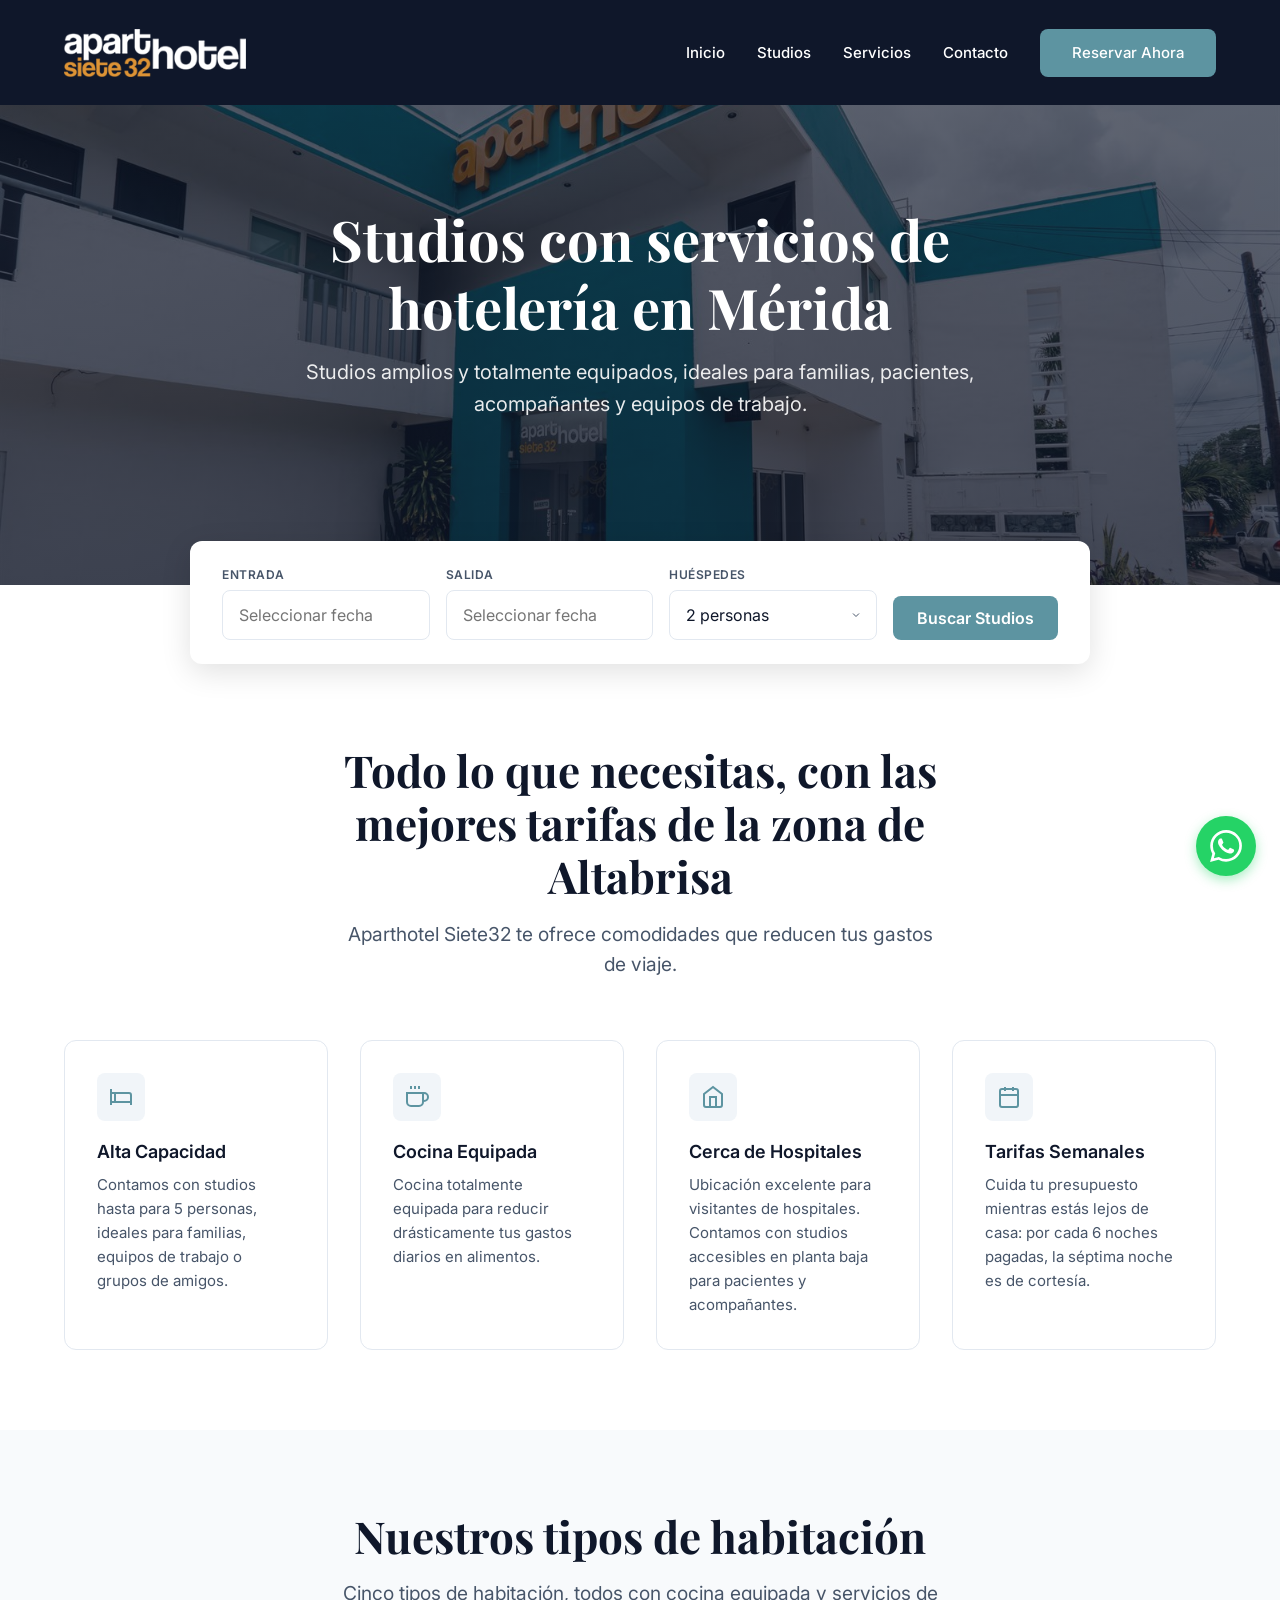
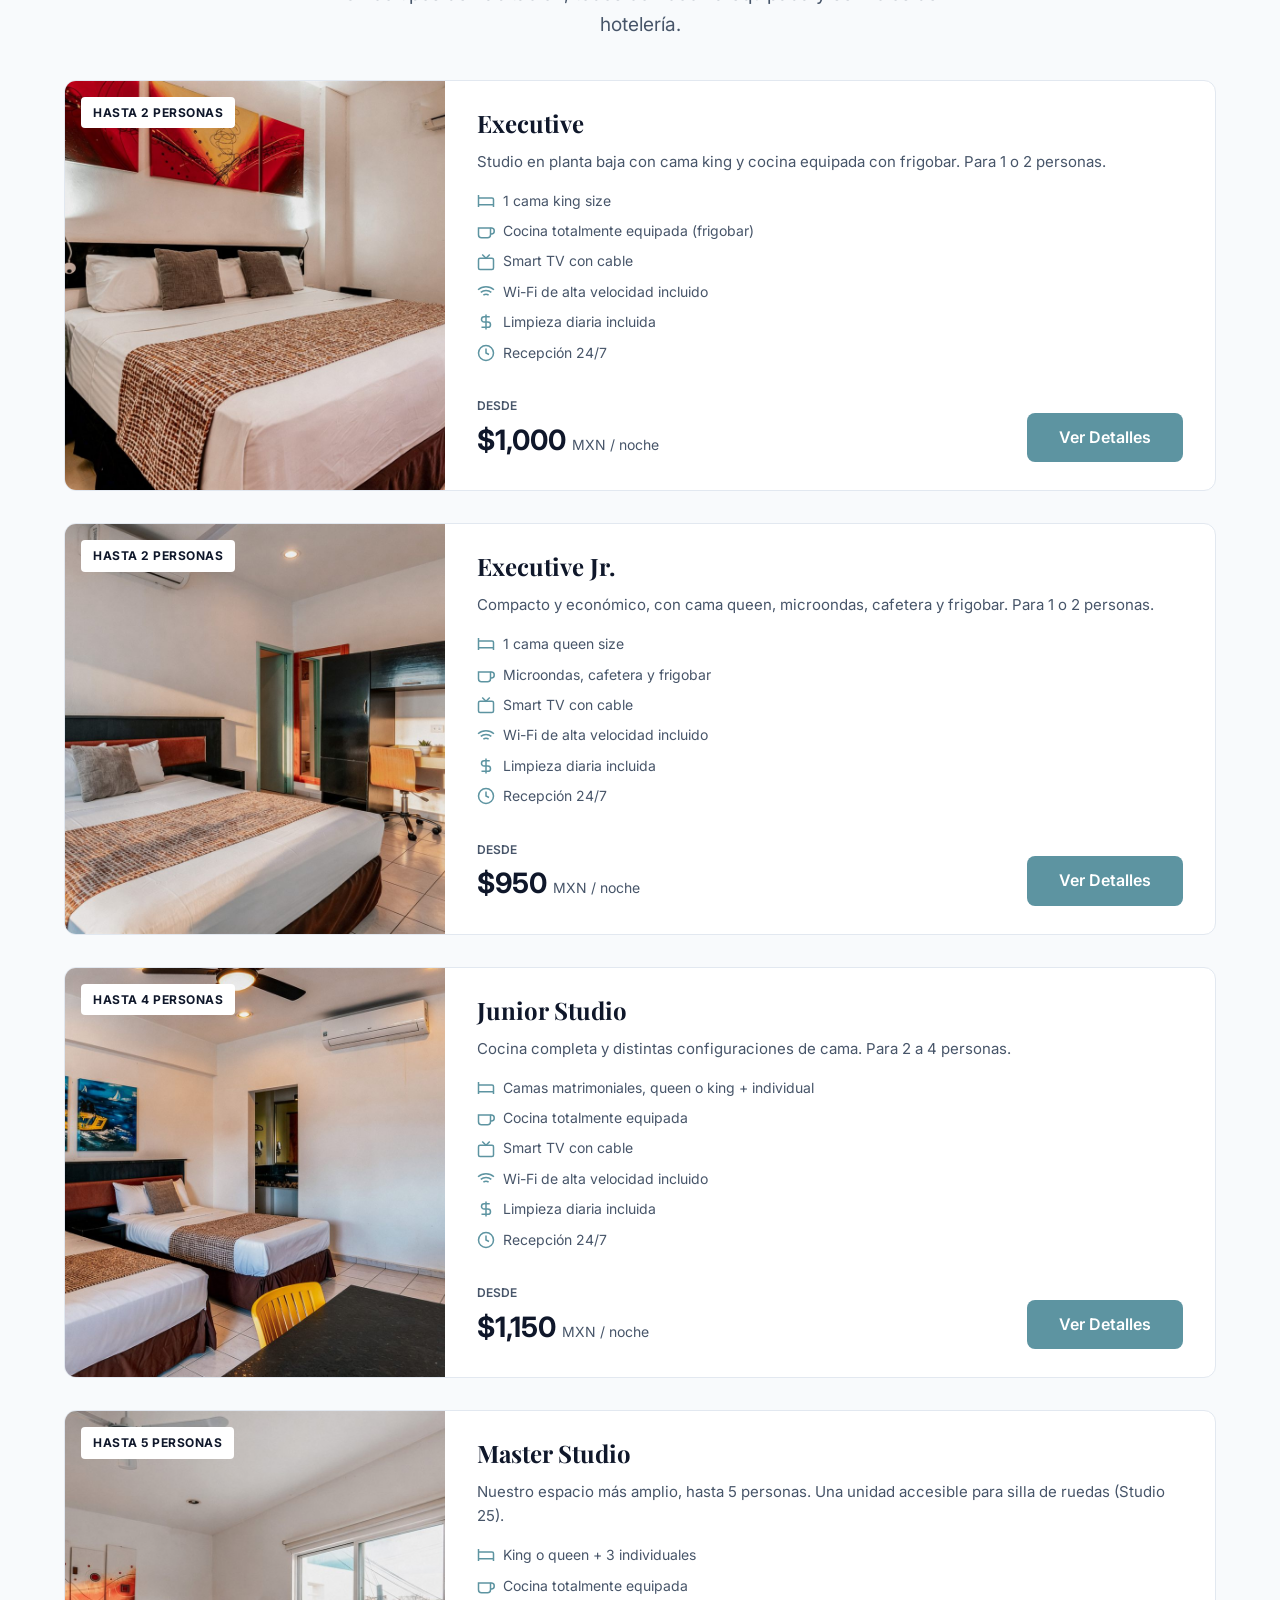
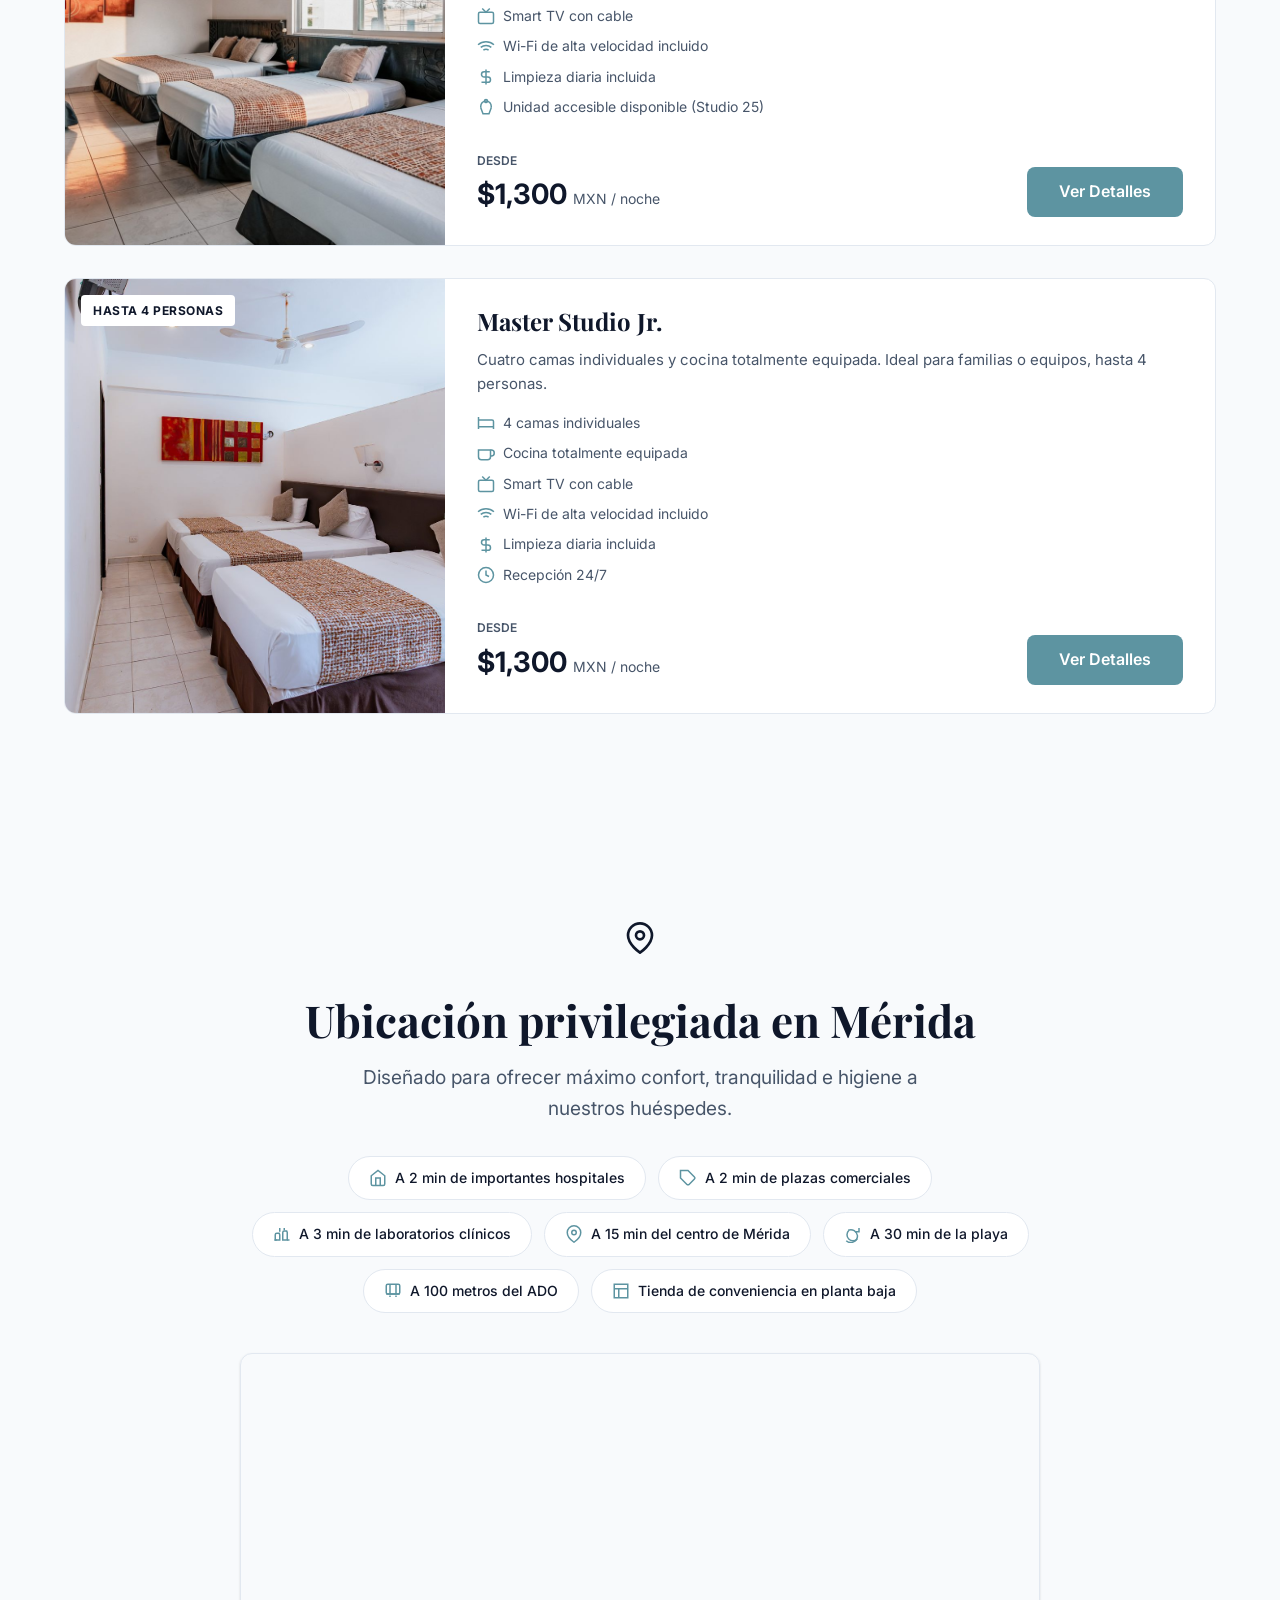
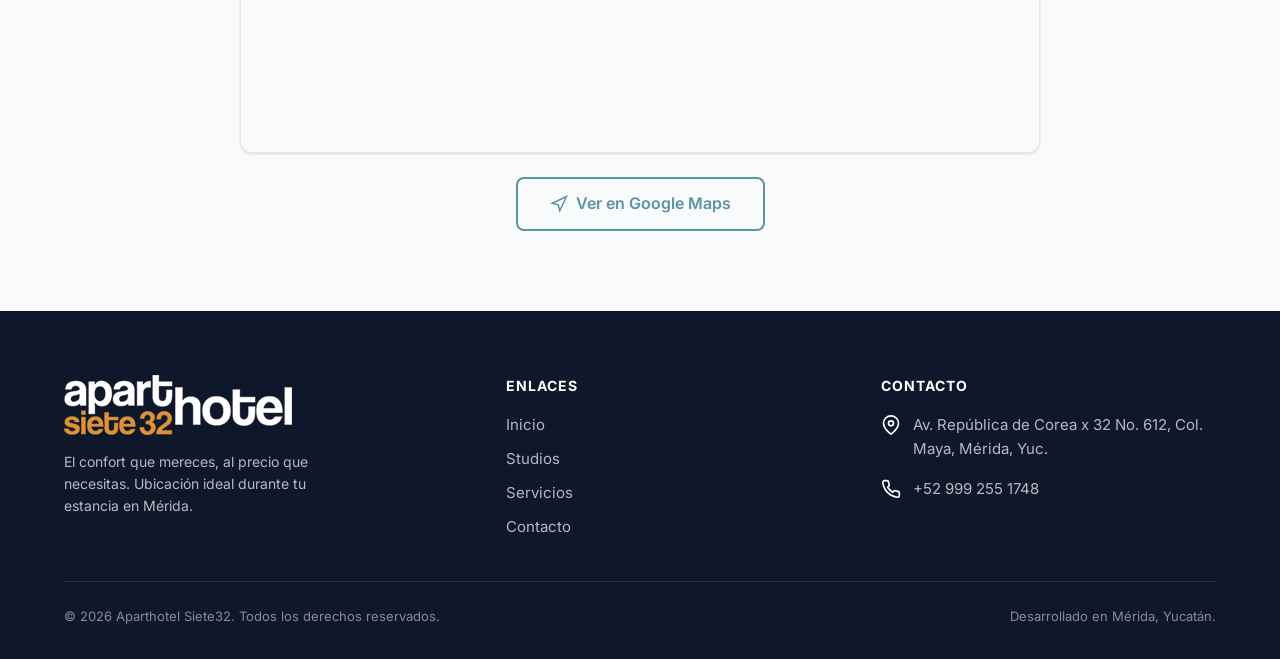
==== commit 1366b2c7: "Last two booking links + copy corrections - Executive Jr. -> room_type=493878, Master Studio Jr. -> " ====
--- a/index.html
+++ b/index.html
@@ -84,7 +84,7 @@
   <section class="differentiators" id="diferenciadores">
     <div class="container">
       <div class="section-header fade-up">
-        <h2>Todo lo que necesitas, al mejor costo</h2>
+        <h2>Todo lo que necesitas, con las mejores tarifas de la zona de Altabrisa</h2>
         <p class="subtitle">Aparthotel Siete32 te ofrece comodidades que reducen tus gastos de viaje.</p>
       </div>
 
@@ -95,7 +95,7 @@
             <svg viewBox="0 0 24 24"><path d="M2 4v16"/><path d="M2 8h18a2 2 0 0 1 2 2v10"/><path d="M2 17h20"/><path d="M6 8v9"/></svg>
           </div>
           <h3>Alta Capacidad</h3>
-          <p>Contamos con studios para hasta 5 personas, ideales para familias y equipos de trabajo.</p>
+          <p>Contamos con studios hasta para 5 personas, ideales para familias, equipos de trabajo o grupos de amigos.</p>
         </div>
         <!-- Card 2 -->
         <div class="diff-card">
@@ -138,11 +138,10 @@
         <div class="suite-image">
           <img src="assets/images/exec-21-22-2.jpg" alt="Executive - Aparthotel Siete32" loading="lazy">
           <span class="suite-badge">Hasta 2 Personas</span>
-          <span class="suite-badge suite-badge-floor">Solo adultos</span>
         </div>
         <div class="suite-info">
           <h3>Executive</h3>
-          <p class="suite-desc">Studio en planta baja con cama king y cocina equipada con frigobar. Para 1 o 2 personas, solo adultos.</p>
+          <p class="suite-desc">Studio en planta baja con cama king y cocina equipada con frigobar. Para 1 o 2 personas.</p>
           <div class="suite-amenities">
             <div class="suite-amenity">
               <svg viewBox="0 0 24 24"><path d="M2 4v16"/><path d="M2 8h18a2 2 0 0 1 2 2v10"/><path d="M2 17h20"/></svg>
@@ -151,6 +150,10 @@
             <div class="suite-amenity">
               <svg viewBox="0 0 24 24"><path d="M18 8h1a4 4 0 0 1 0 8h-1"/><path d="M2 8h16v9a4 4 0 0 1-4 4H6a4 4 0 0 1-4-4V8z"/></svg>
               <span>Cocina totalmente equipada (frigobar)</span>
+            </div>
+            <div class="suite-amenity">
+              <svg viewBox="0 0 24 24"><rect x="2" y="7" width="20" height="15" rx="2" ry="2"/><polyline points="17 2 12 7 7 2"/></svg>
+              <span>Smart TV con cable</span>
             </div>
             <div class="suite-amenity">
               <svg viewBox="0 0 24 24"><path d="M5 12.55a11 11 0 0 1 14.08 0"/><path d="M1.42 9a16 16 0 0 1 21.16 0"/><path d="M8.53 16.11a6 6 0 0 1 6.95 0"/><line x1="12" y1="20" x2="12.01" y2="20"/></svg>
@@ -194,6 +197,10 @@
               <span>Microondas, cafetera y frigobar</span>
             </div>
             <div class="suite-amenity">
+              <svg viewBox="0 0 24 24"><rect x="2" y="7" width="20" height="15" rx="2" ry="2"/><polyline points="17 2 12 7 7 2"/></svg>
+              <span>Smart TV con cable</span>
+            </div>
+            <div class="suite-amenity">
               <svg viewBox="0 0 24 24"><path d="M5 12.55a11 11 0 0 1 14.08 0"/><path d="M1.42 9a16 16 0 0 1 21.16 0"/><path d="M8.53 16.11a6 6 0 0 1 6.95 0"/><line x1="12" y1="20" x2="12.01" y2="20"/></svg>
               <span>Wi-Fi de alta velocidad incluido</span>
             </div>
@@ -235,6 +242,10 @@
               <span>Cocina totalmente equipada</span>
             </div>
             <div class="suite-amenity">
+              <svg viewBox="0 0 24 24"><rect x="2" y="7" width="20" height="15" rx="2" ry="2"/><polyline points="17 2 12 7 7 2"/></svg>
+              <span>Smart TV con cable</span>
+            </div>
+            <div class="suite-amenity">
               <svg viewBox="0 0 24 24"><path d="M5 12.55a11 11 0 0 1 14.08 0"/><path d="M1.42 9a16 16 0 0 1 21.16 0"/><path d="M8.53 16.11a6 6 0 0 1 6.95 0"/><line x1="12" y1="20" x2="12.01" y2="20"/></svg>
               <span>Wi-Fi de alta velocidad incluido</span>
             </div>
@@ -276,6 +287,10 @@
               <span>Cocina totalmente equipada</span>
             </div>
             <div class="suite-amenity">
+              <svg viewBox="0 0 24 24"><rect x="2" y="7" width="20" height="15" rx="2" ry="2"/><polyline points="17 2 12 7 7 2"/></svg>
+              <span>Smart TV con cable</span>
+            </div>
+            <div class="suite-amenity">
               <svg viewBox="0 0 24 24"><path d="M5 12.55a11 11 0 0 1 14.08 0"/><path d="M1.42 9a16 16 0 0 1 21.16 0"/><path d="M8.53 16.11a6 6 0 0 1 6.95 0"/><line x1="12" y1="20" x2="12.01" y2="20"/></svg>
               <span>Wi-Fi de alta velocidad incluido</span>
             </div>
@@ -315,6 +330,10 @@
             <div class="suite-amenity">
               <svg viewBox="0 0 24 24"><path d="M18 8h1a4 4 0 0 1 0 8h-1"/><path d="M2 8h16v9a4 4 0 0 1-4 4H6a4 4 0 0 1-4-4V8z"/></svg>
               <span>Cocina totalmente equipada</span>
+            </div>
+            <div class="suite-amenity">
+              <svg viewBox="0 0 24 24"><rect x="2" y="7" width="20" height="15" rx="2" ry="2"/><polyline points="17 2 12 7 7 2"/></svg>
+              <span>Smart TV con cable</span>
             </div>
             <div class="suite-amenity">
               <svg viewBox="0 0 24 24"><path d="M5 12.55a11 11 0 0 1 14.08 0"/><path d="M1.42 9a16 16 0 0 1 21.16 0"/><path d="M8.53 16.11a6 6 0 0 1 6.95 0"/><line x1="12" y1="20" x2="12.01" y2="20"/></svg>
--- a/css/styles.css
+++ b/css/styles.css
@@ -1124,3 +1124,18 @@
 }
 .suite-detail-link:hover { text-decoration: underline; }
 
+/* =============================================
+   PHOTO LIGHTBOX
+   ============================================= */
+.lightbox { position: fixed; inset: 0; z-index: 1000; background: rgba(15,23,42,.93); display: none; align-items: center; justify-content: center; }
+.lightbox.open { display: flex; }
+.lightbox-img { max-width: 92vw; max-height: 84vh; object-fit: contain; border-radius: 6px; box-shadow: 0 12px 50px rgba(0,0,0,.55); }
+.lightbox-caption { position: absolute; bottom: 22px; left: 0; right: 0; text-align: center; color: #fff; font-weight: 600; font-size: .9375rem; padding: 0 16px; }
+.lightbox-counter { position: absolute; top: 20px; left: 24px; color: rgba(255,255,255,.85); font-size: .875rem; font-weight: 600; }
+.lightbox-close { position: absolute; top: 12px; right: 18px; color: #fff; font-size: 2.2rem; line-height: 1; background: none; border: none; cursor: pointer; padding: 6px 10px; }
+.lightbox-close:hover { color: var(--teal); }
+.lightbox-nav { position: absolute; top: 50%; transform: translateY(-50%); width: 50px; height: 50px; border-radius: 50%; border: none; background: rgba(255,255,255,.16); color: #fff; font-size: 1.4rem; cursor: pointer; display: flex; align-items: center; justify-content: center; transition: background var(--transition); }
+.lightbox-nav:hover { background: rgba(255,255,255,.32); }
+.lightbox-prev { left: 16px; }
+.lightbox-next { right: 16px; }
+@media (max-width: 600px) { .lightbox-nav { width: 42px; height: 42px; font-size: 1.2rem; } .lightbox-img { max-width: 96vw; max-height: 78vh; } }
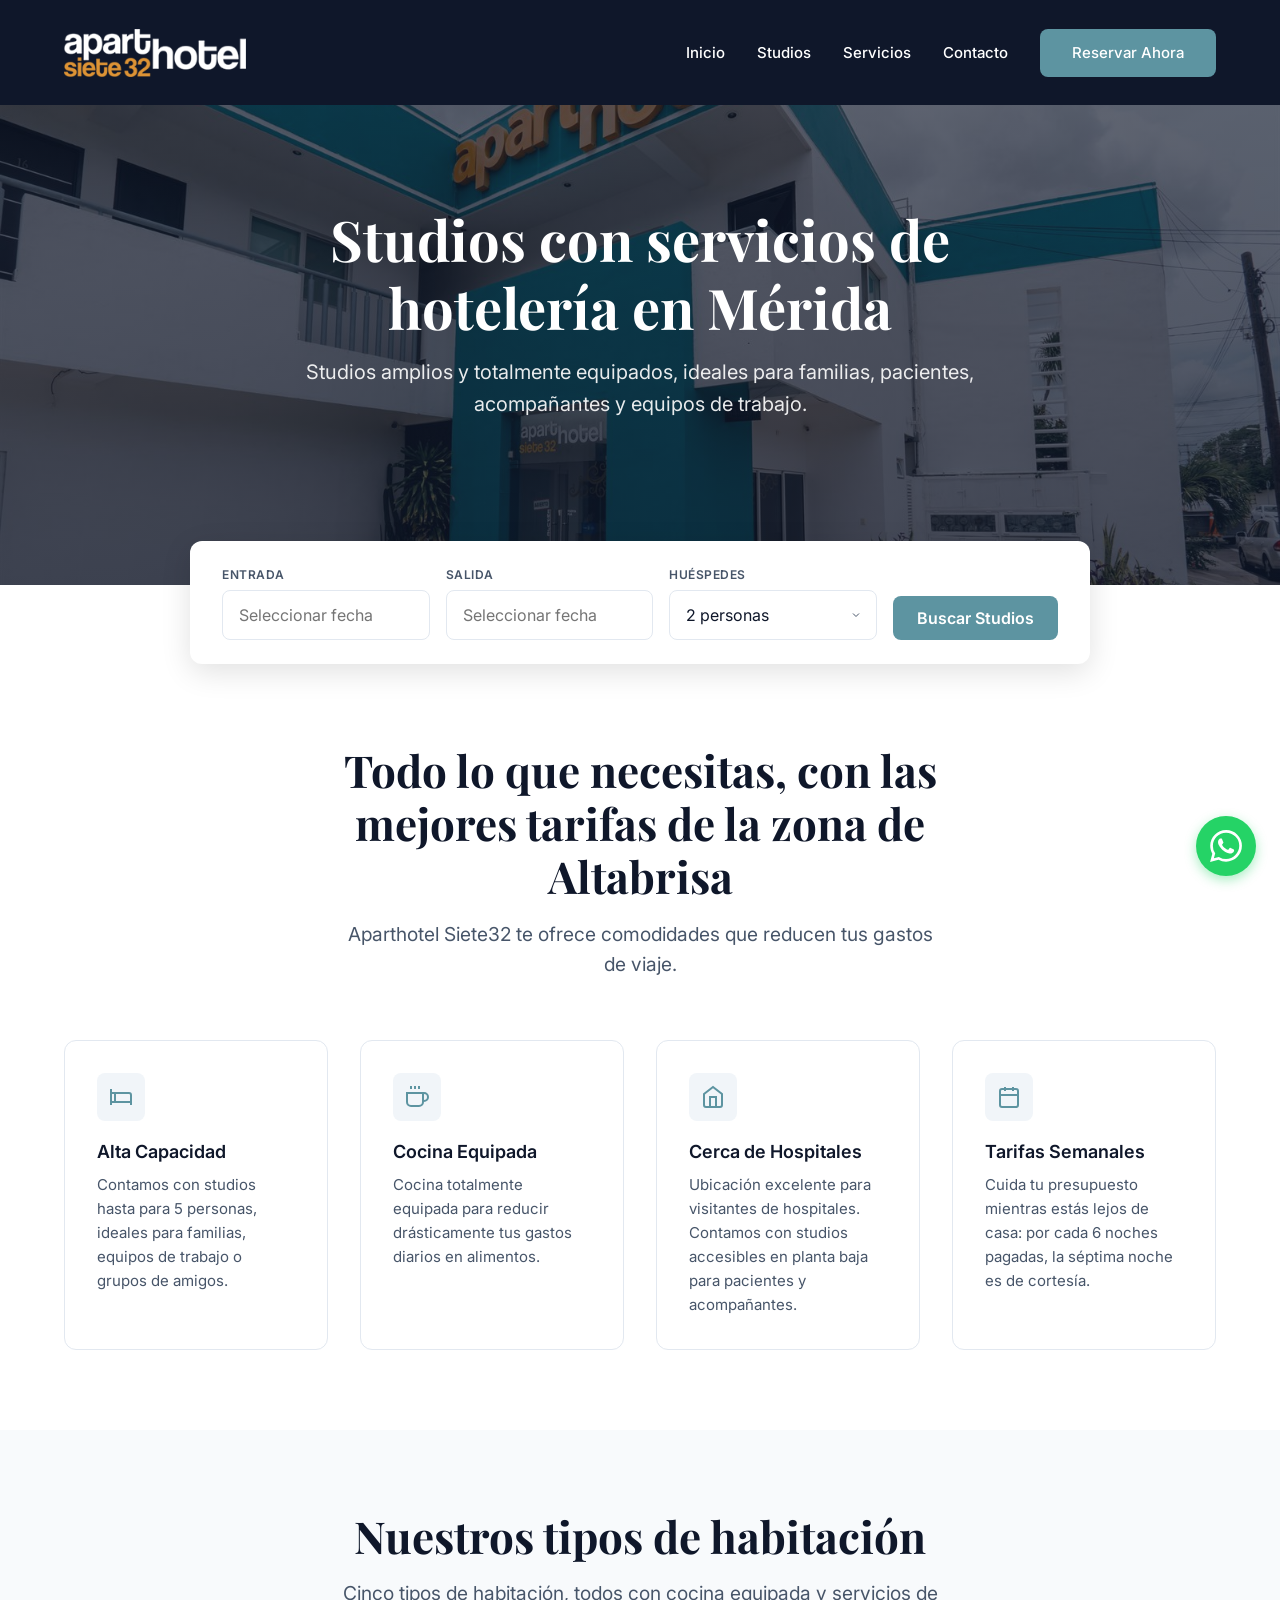
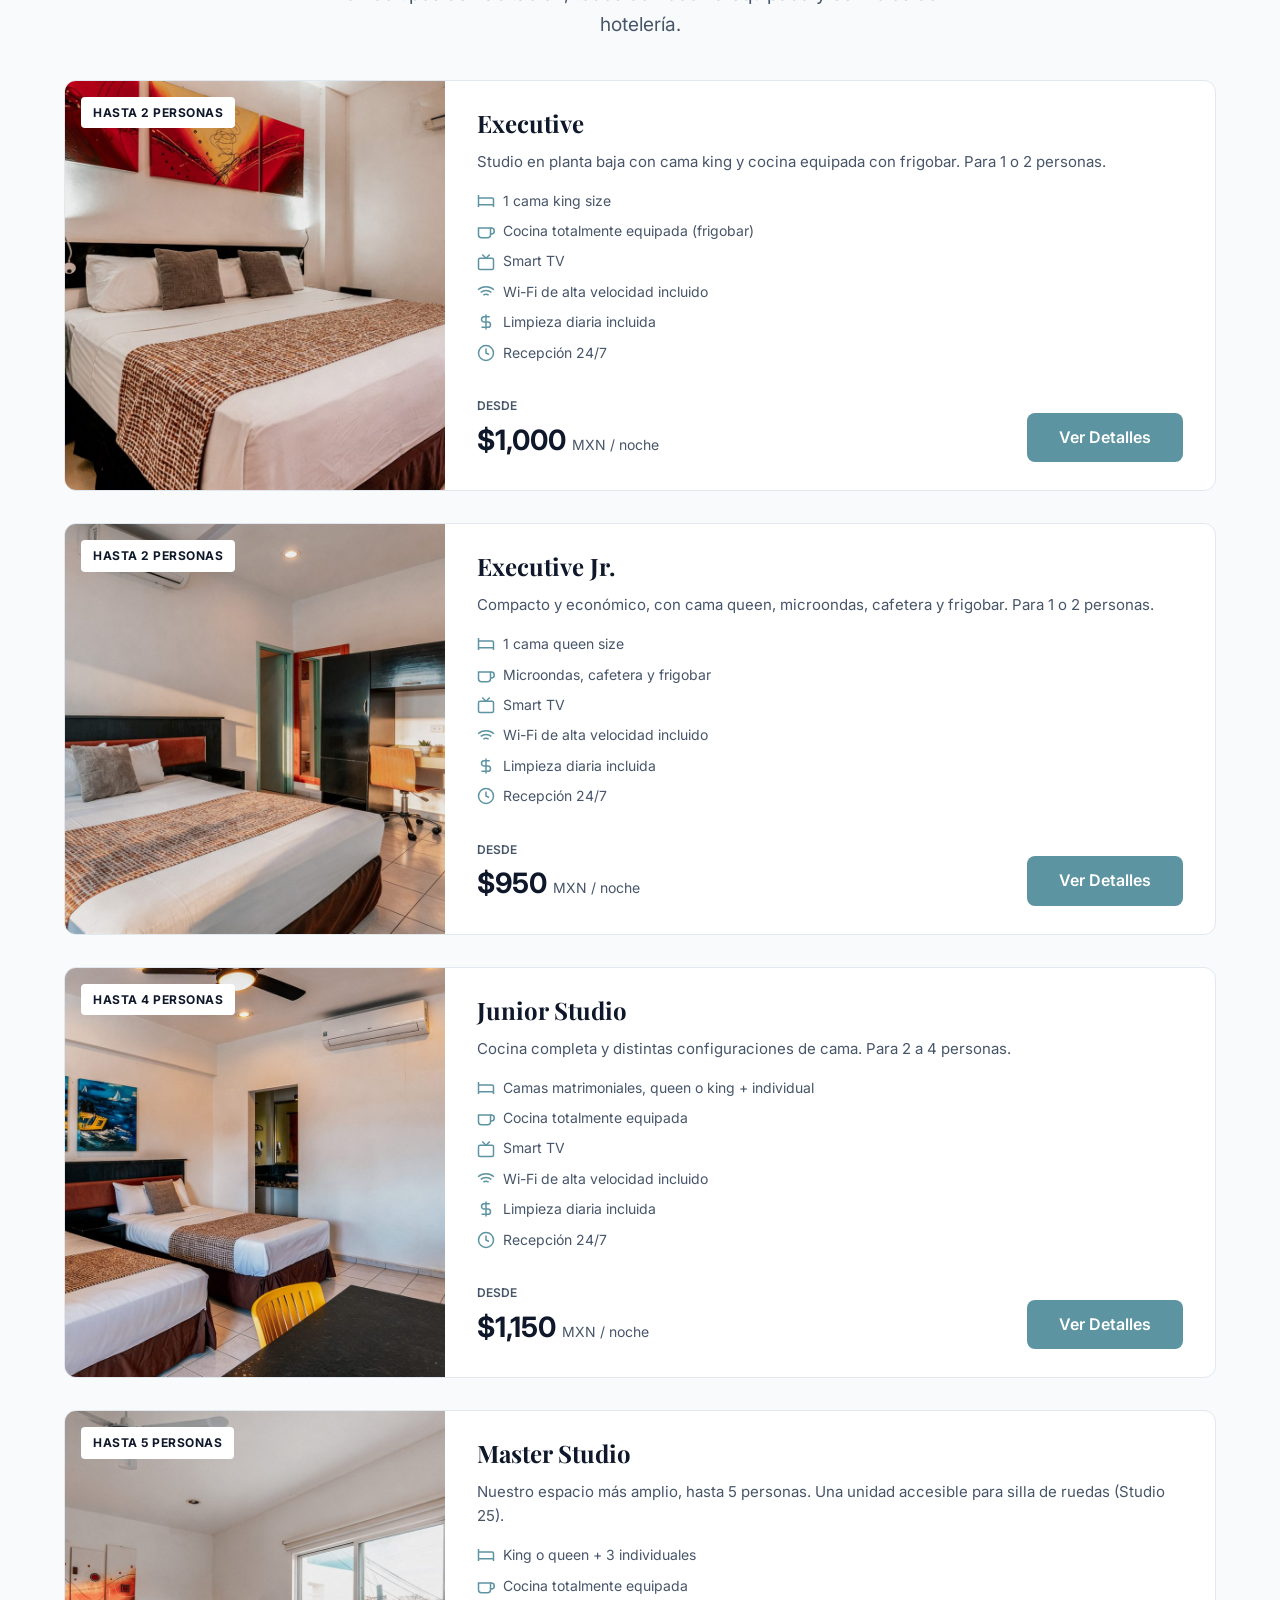
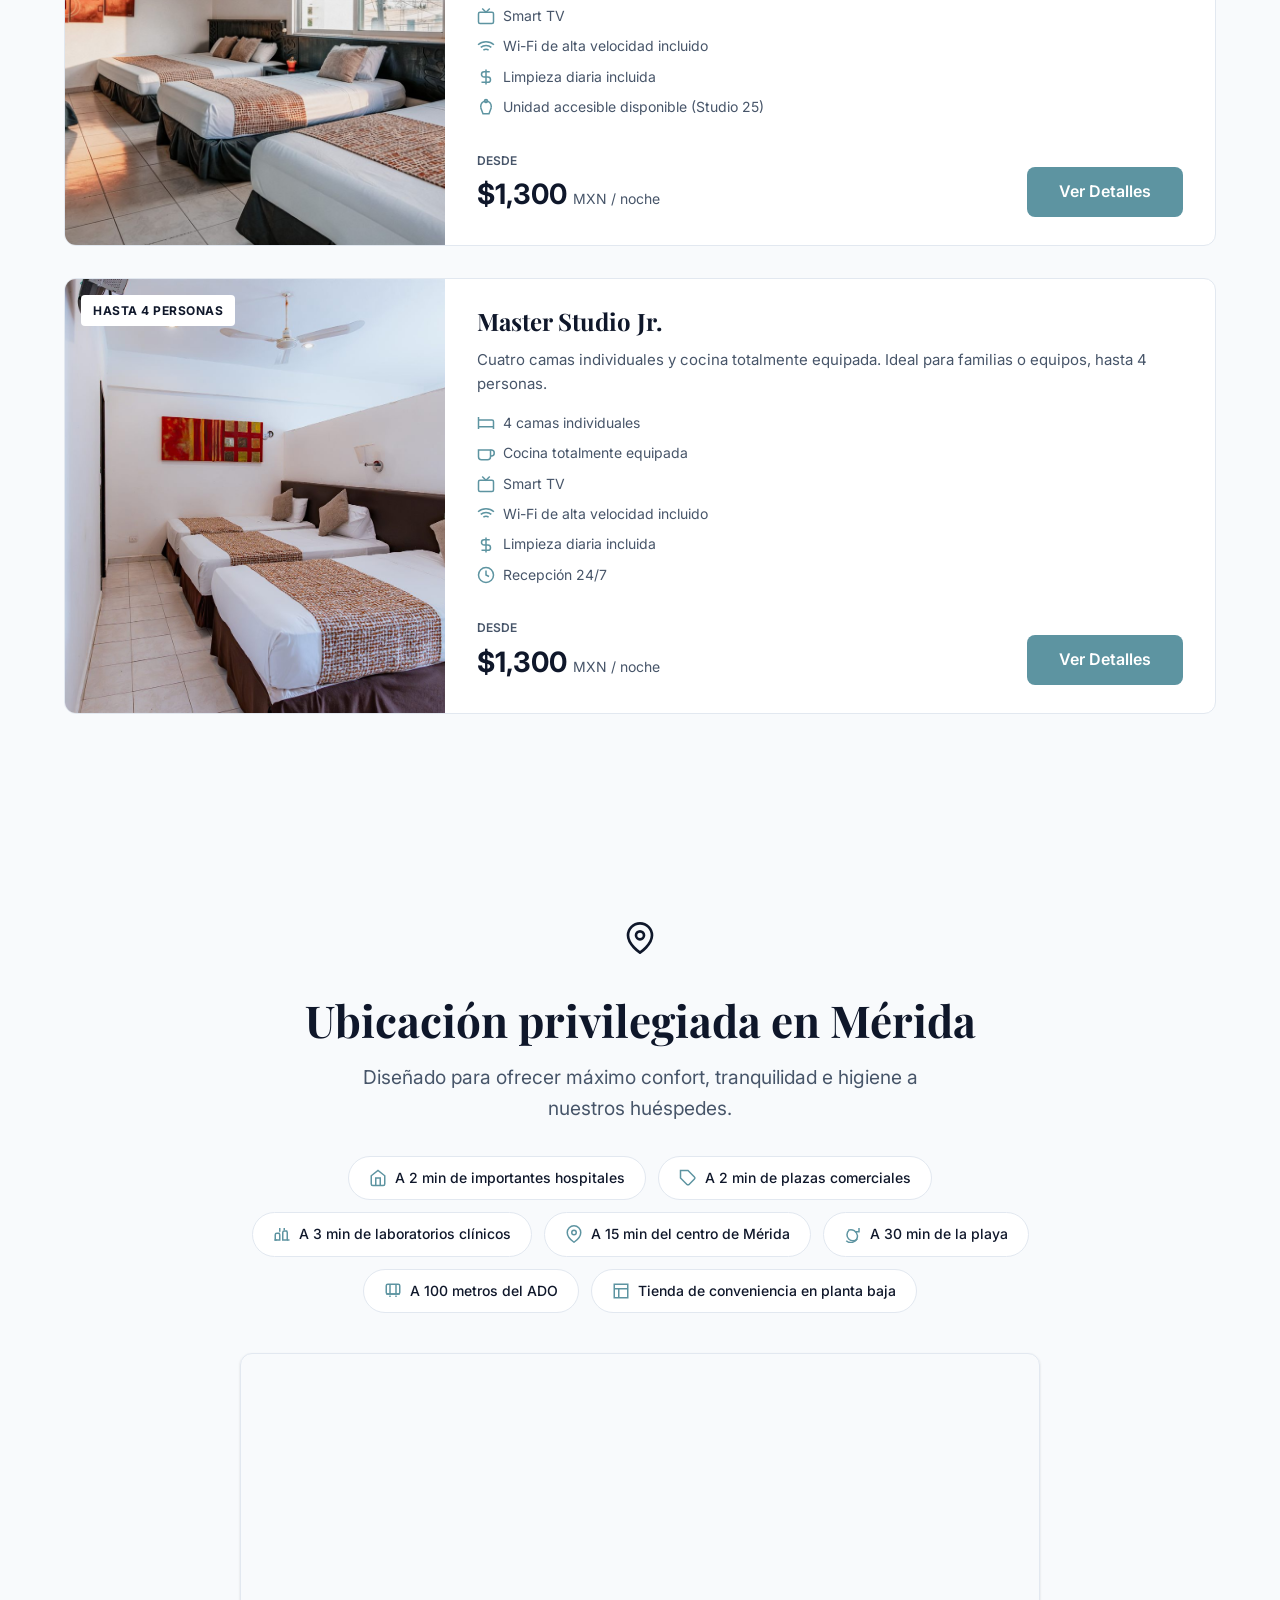
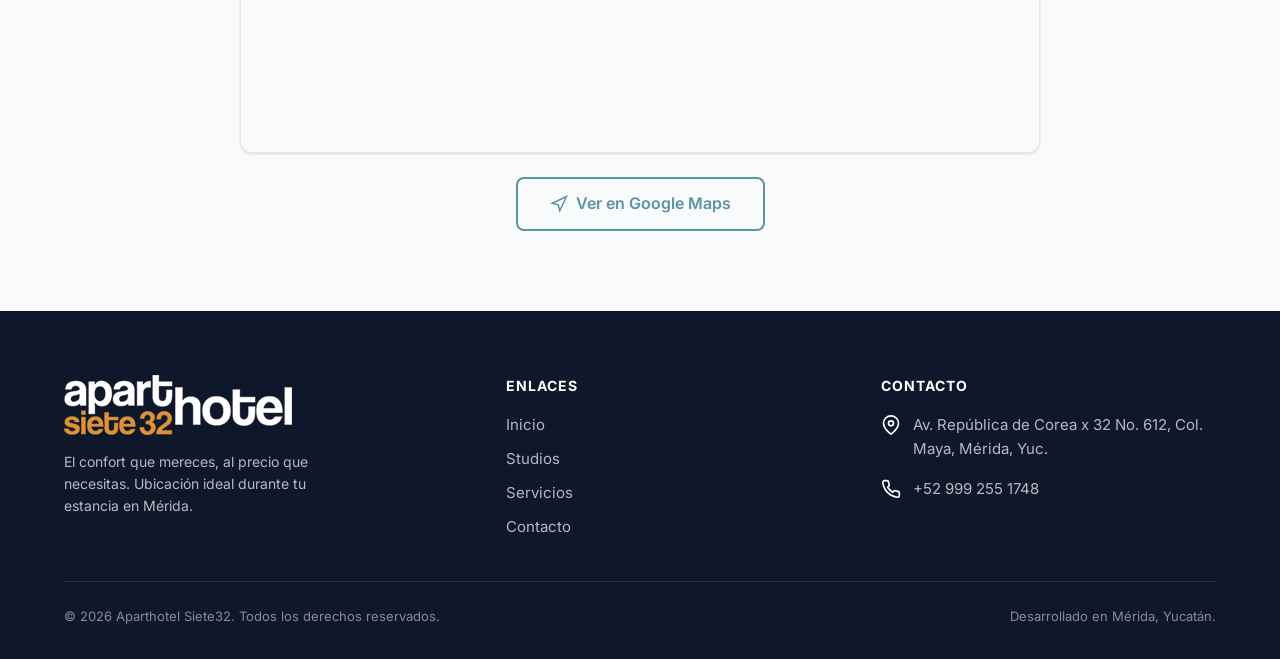
==== commit 56f64c68: "Change 'Smart TV con cable' to 'Smart TV' across the site" ====
--- a/index.html
+++ b/index.html
@@ -153,7 +153,7 @@
             </div>
             <div class="suite-amenity">
               <svg viewBox="0 0 24 24"><rect x="2" y="7" width="20" height="15" rx="2" ry="2"/><polyline points="17 2 12 7 7 2"/></svg>
-              <span>Smart TV con cable</span>
+              <span>Smart TV</span>
             </div>
             <div class="suite-amenity">
               <svg viewBox="0 0 24 24"><path d="M5 12.55a11 11 0 0 1 14.08 0"/><path d="M1.42 9a16 16 0 0 1 21.16 0"/><path d="M8.53 16.11a6 6 0 0 1 6.95 0"/><line x1="12" y1="20" x2="12.01" y2="20"/></svg>
@@ -198,7 +198,7 @@
             </div>
             <div class="suite-amenity">
               <svg viewBox="0 0 24 24"><rect x="2" y="7" width="20" height="15" rx="2" ry="2"/><polyline points="17 2 12 7 7 2"/></svg>
-              <span>Smart TV con cable</span>
+              <span>Smart TV</span>
             </div>
             <div class="suite-amenity">
               <svg viewBox="0 0 24 24"><path d="M5 12.55a11 11 0 0 1 14.08 0"/><path d="M1.42 9a16 16 0 0 1 21.16 0"/><path d="M8.53 16.11a6 6 0 0 1 6.95 0"/><line x1="12" y1="20" x2="12.01" y2="20"/></svg>
@@ -243,7 +243,7 @@
             </div>
             <div class="suite-amenity">
               <svg viewBox="0 0 24 24"><rect x="2" y="7" width="20" height="15" rx="2" ry="2"/><polyline points="17 2 12 7 7 2"/></svg>
-              <span>Smart TV con cable</span>
+              <span>Smart TV</span>
             </div>
             <div class="suite-amenity">
               <svg viewBox="0 0 24 24"><path d="M5 12.55a11 11 0 0 1 14.08 0"/><path d="M1.42 9a16 16 0 0 1 21.16 0"/><path d="M8.53 16.11a6 6 0 0 1 6.95 0"/><line x1="12" y1="20" x2="12.01" y2="20"/></svg>
@@ -288,7 +288,7 @@
             </div>
             <div class="suite-amenity">
               <svg viewBox="0 0 24 24"><rect x="2" y="7" width="20" height="15" rx="2" ry="2"/><polyline points="17 2 12 7 7 2"/></svg>
-              <span>Smart TV con cable</span>
+              <span>Smart TV</span>
             </div>
             <div class="suite-amenity">
               <svg viewBox="0 0 24 24"><path d="M5 12.55a11 11 0 0 1 14.08 0"/><path d="M1.42 9a16 16 0 0 1 21.16 0"/><path d="M8.53 16.11a6 6 0 0 1 6.95 0"/><line x1="12" y1="20" x2="12.01" y2="20"/></svg>
@@ -333,7 +333,7 @@
             </div>
             <div class="suite-amenity">
               <svg viewBox="0 0 24 24"><rect x="2" y="7" width="20" height="15" rx="2" ry="2"/><polyline points="17 2 12 7 7 2"/></svg>
-              <span>Smart TV con cable</span>
+              <span>Smart TV</span>
             </div>
             <div class="suite-amenity">
               <svg viewBox="0 0 24 24"><path d="M5 12.55a11 11 0 0 1 14.08 0"/><path d="M1.42 9a16 16 0 0 1 21.16 0"/><path d="M8.53 16.11a6 6 0 0 1 6.95 0"/><line x1="12" y1="20" x2="12.01" y2="20"/></svg>
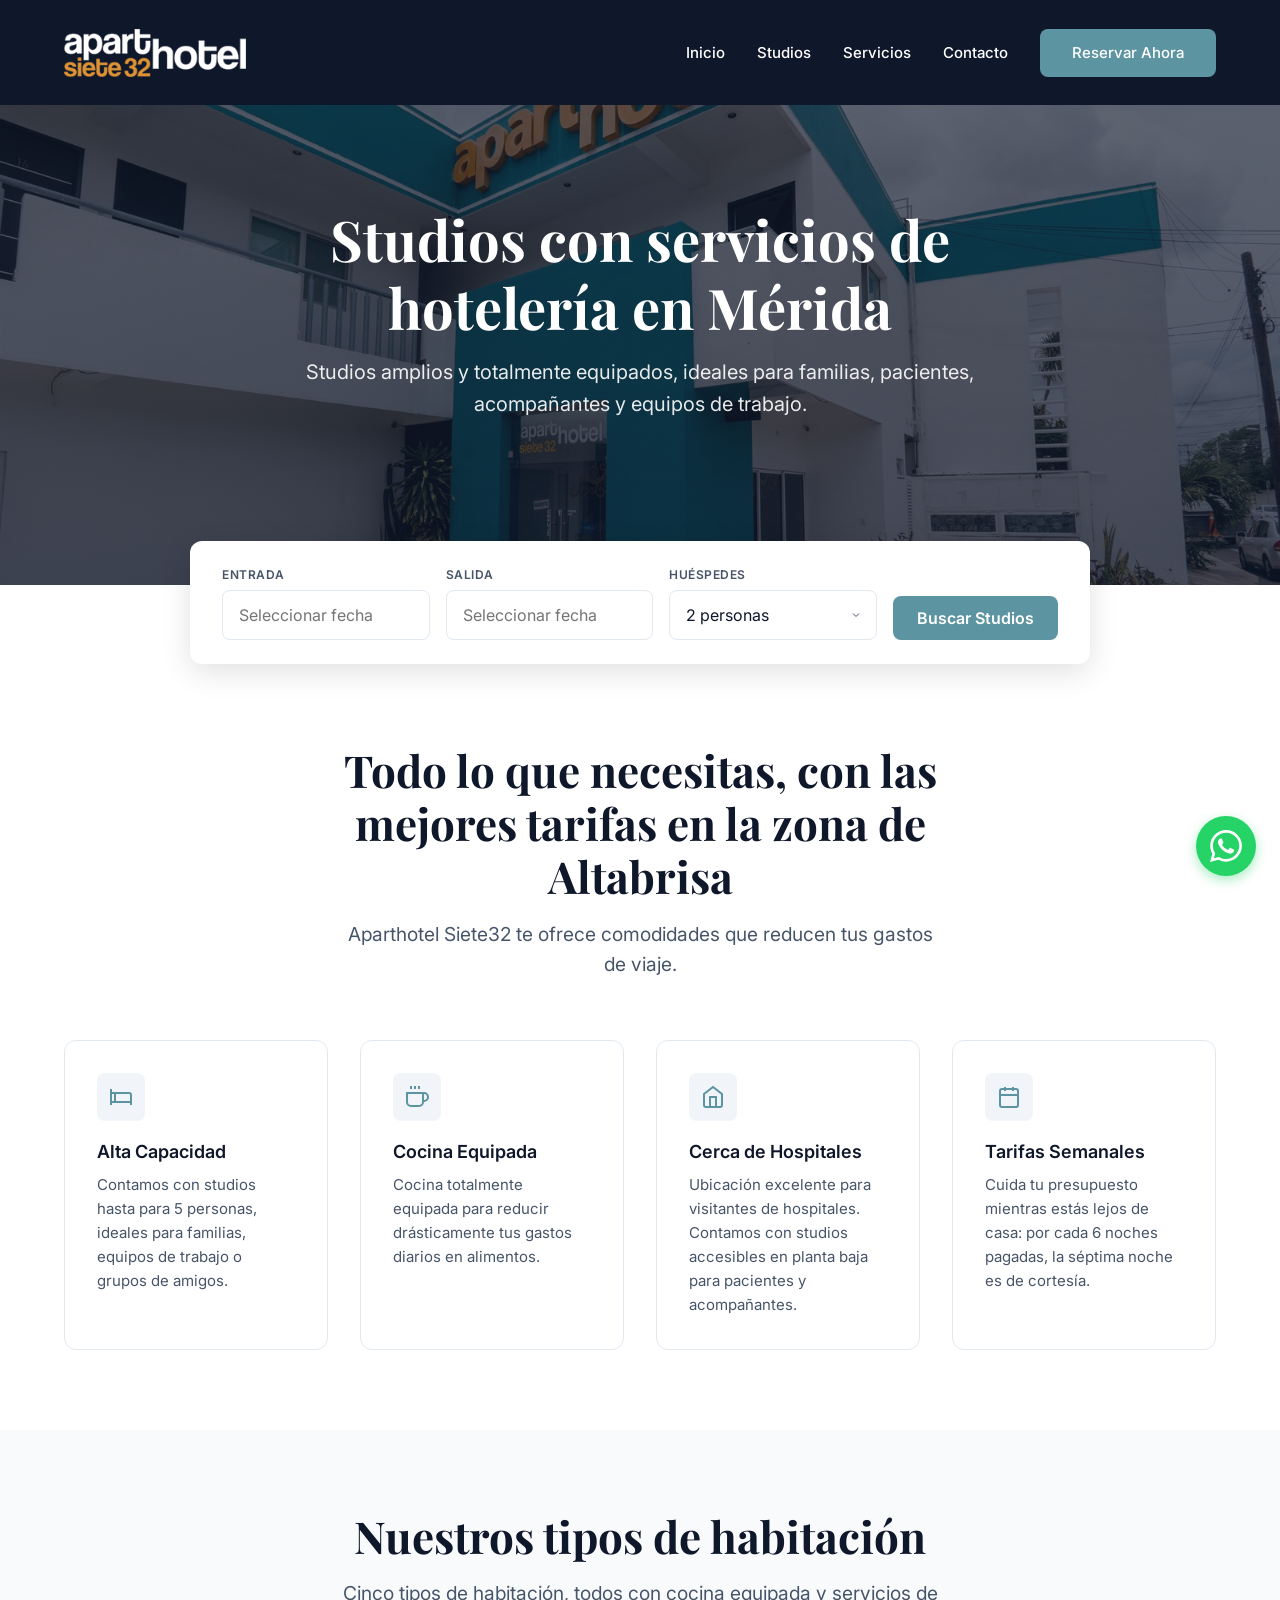
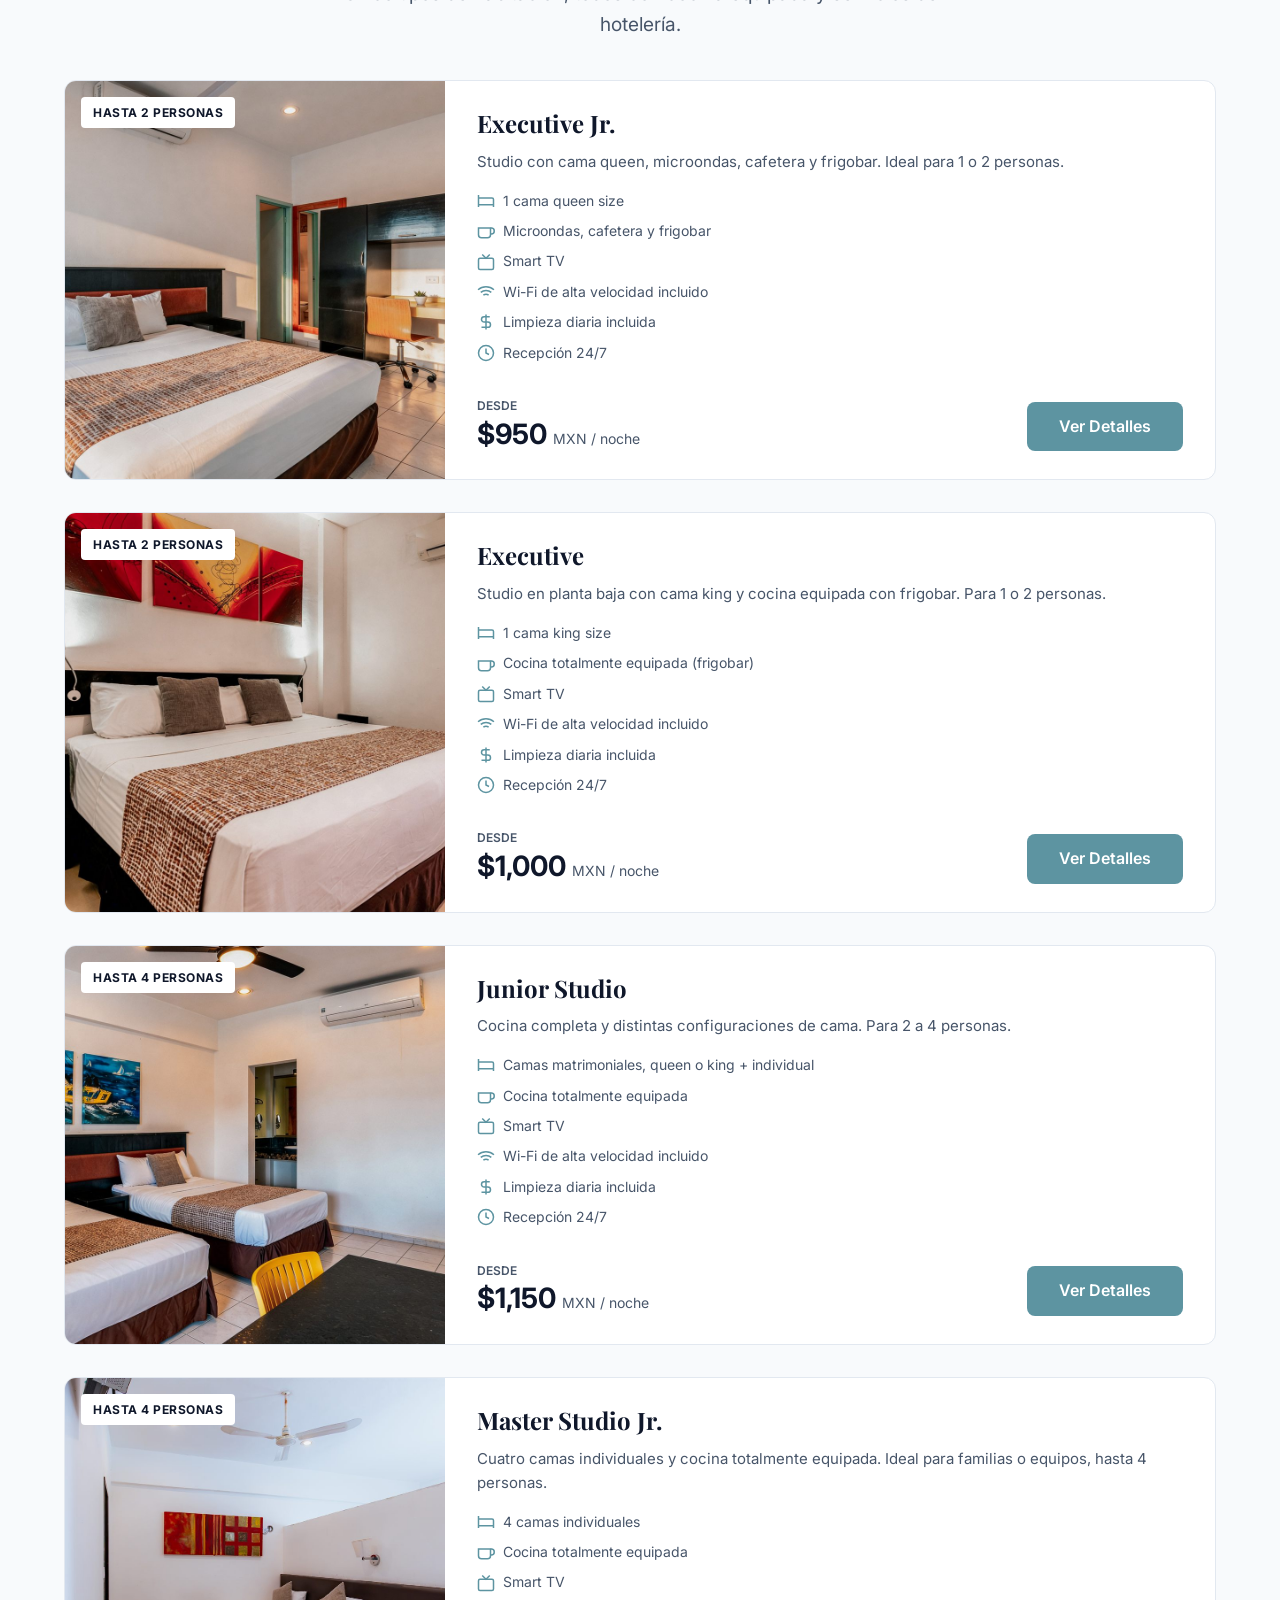
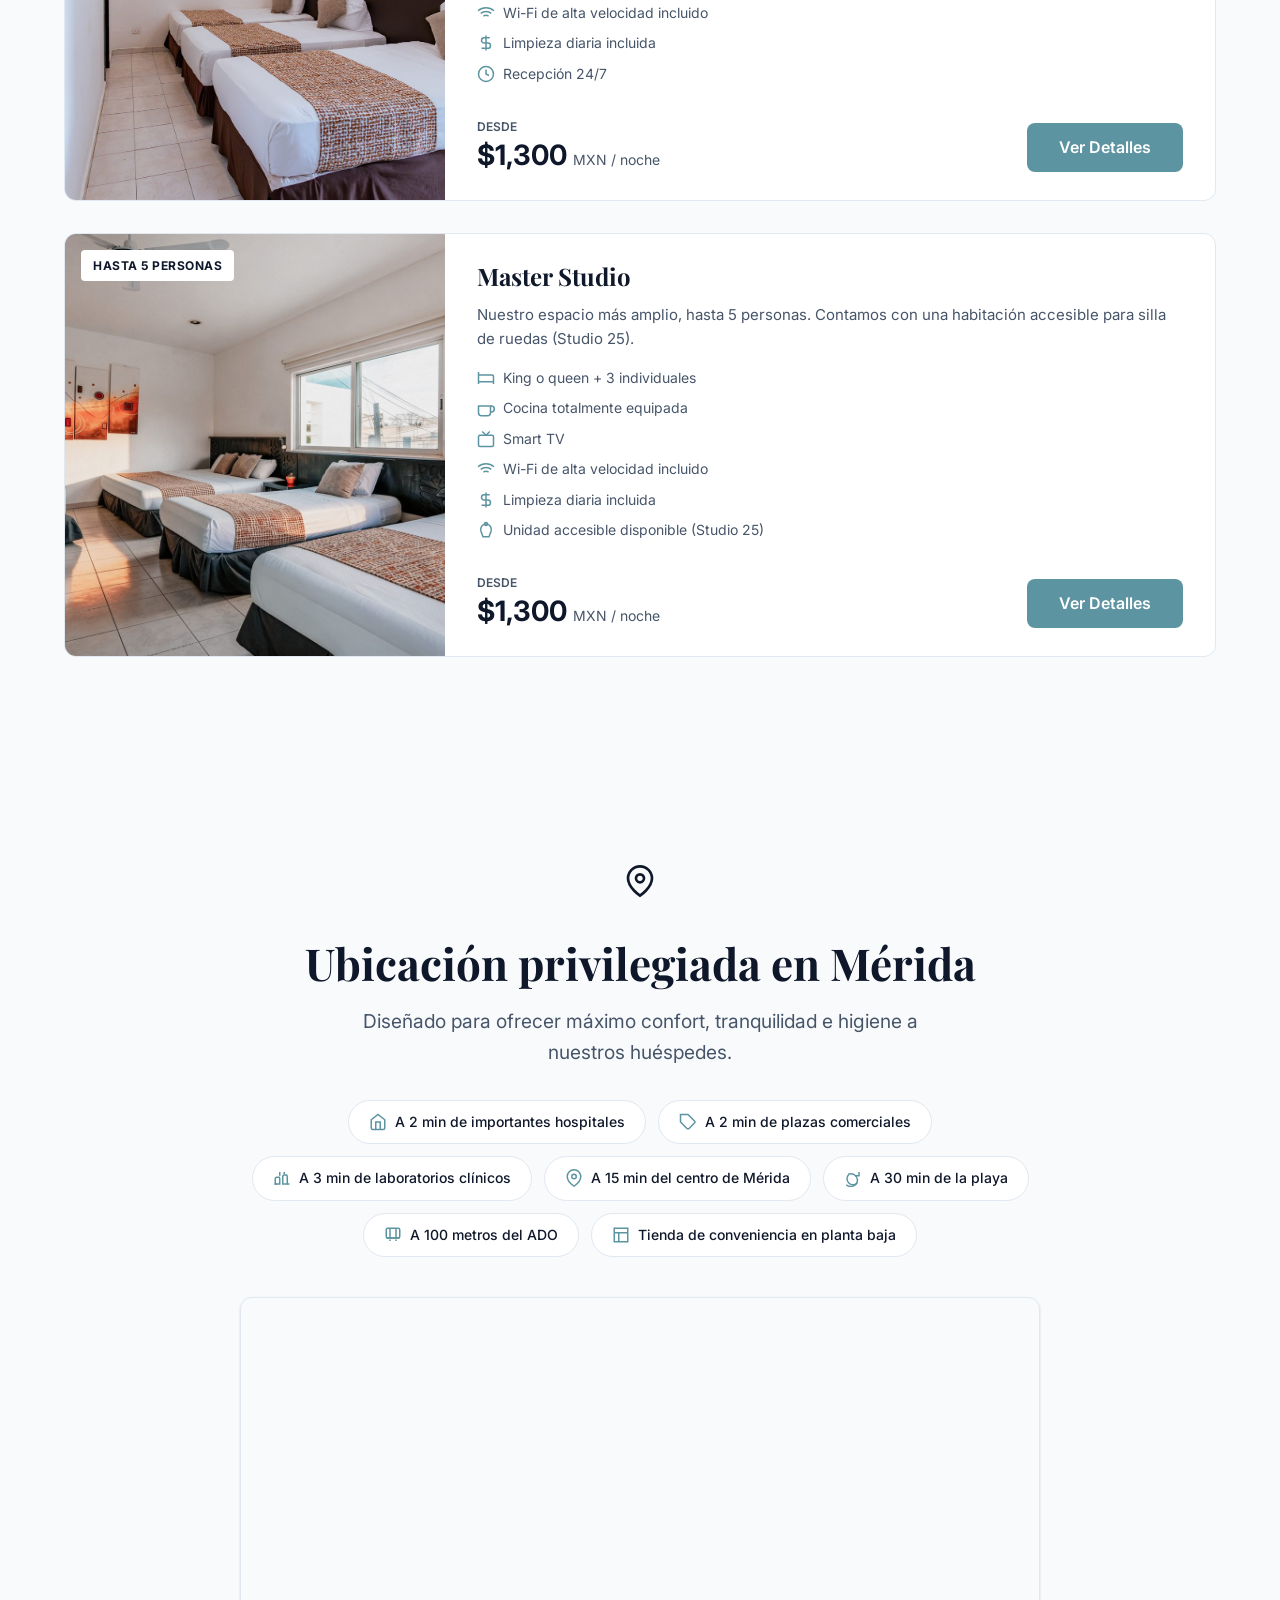
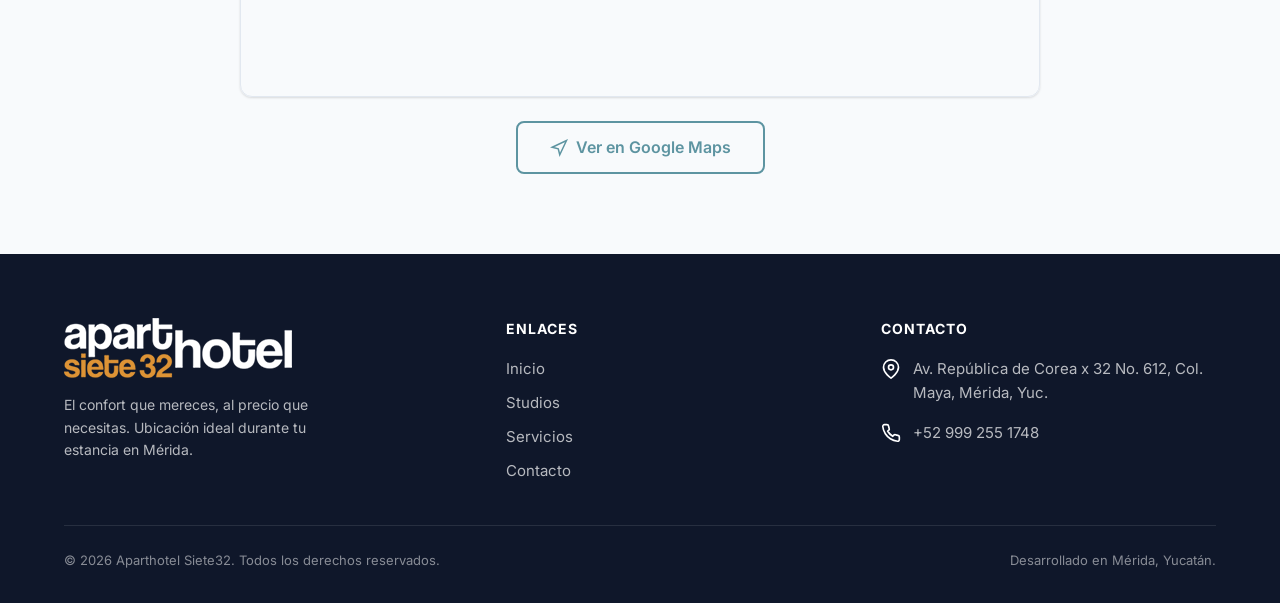
==== commit a9dee08d: "Reorder rooms by price, fix pricing-card layout, copy tweaks - Home + Studios pages list room types " ====
--- a/index.html
+++ b/index.html
@@ -84,7 +84,7 @@
   <section class="differentiators" id="diferenciadores">
     <div class="container">
       <div class="section-header fade-up">
-        <h2>Todo lo que necesitas, con las mejores tarifas de la zona de Altabrisa</h2>
+        <h2>Todo lo que necesitas, con las mejores tarifas en la zona de Altabrisa</h2>
         <p class="subtitle">Aparthotel Siete32 te ofrece comodidades que reducen tus gastos de viaje.</p>
       </div>
 
@@ -133,6 +133,51 @@
         <p class="subtitle">Cinco tipos de habitación, todos con cocina equipada y servicios de hotelería.</p>
       </div>
 
+      <!-- Executive Jr. -->
+      <article class="suite-card fade-up" data-card-id="executive-jr">
+        <div class="suite-image">
+          <img src="assets/images/execjr-17-1.jpg" alt="Executive Jr. - Aparthotel Siete32" loading="lazy">
+          <span class="suite-badge">Hasta 2 Personas</span>
+        </div>
+        <div class="suite-info">
+          <h3>Executive Jr.</h3>
+          <p class="suite-desc">Studio con cama queen, microondas, cafetera y frigobar. Ideal para 1 o 2 personas.</p>
+          <div class="suite-amenities">
+            <div class="suite-amenity">
+              <svg viewBox="0 0 24 24"><path d="M2 4v16"/><path d="M2 8h18a2 2 0 0 1 2 2v10"/><path d="M2 17h20"/></svg>
+              <span>1 cama queen size</span>
+            </div>
+            <div class="suite-amenity">
+              <svg viewBox="0 0 24 24"><path d="M18 8h1a4 4 0 0 1 0 8h-1"/><path d="M2 8h16v9a4 4 0 0 1-4 4H6a4 4 0 0 1-4-4V8z"/></svg>
+              <span>Microondas, cafetera y frigobar</span>
+            </div>
+            <div class="suite-amenity">
+              <svg viewBox="0 0 24 24"><rect x="2" y="7" width="20" height="15" rx="2" ry="2"/><polyline points="17 2 12 7 7 2"/></svg>
+              <span>Smart TV</span>
+            </div>
+            <div class="suite-amenity">
+              <svg viewBox="0 0 24 24"><path d="M5 12.55a11 11 0 0 1 14.08 0"/><path d="M1.42 9a16 16 0 0 1 21.16 0"/><path d="M8.53 16.11a6 6 0 0 1 6.95 0"/><line x1="12" y1="20" x2="12.01" y2="20"/></svg>
+              <span>Wi-Fi de alta velocidad incluido</span>
+            </div>
+            <div class="suite-amenity">
+              <svg viewBox="0 0 24 24"><path d="M12 2v20"/><path d="M17 5H9.5a3.5 3.5 0 0 0 0 7h5a3.5 3.5 0 0 1 0 7H6"/></svg>
+              <span>Limpieza diaria incluida</span>
+            </div>
+            <div class="suite-amenity">
+              <svg viewBox="0 0 24 24"><circle cx="12" cy="12" r="10"/><polyline points="12 6 12 12 16 14"/></svg>
+              <span>Recepción 24/7</span>
+            </div>
+          </div>
+          <div class="suite-pricing">
+            <div>
+              <span class="price-label">Desde</span>
+              <div class="price">$950 <span>MXN / noche</span></div>
+            </div>
+            <a href="studio.html#executive-jr" class="btn btn-primary">Ver Detalles</a>
+          </div>
+        </div>
+      </article>
+
       <!-- Executive -->
       <article class="suite-card fade-up" data-card-id="executive">
         <div class="suite-image">
@@ -178,51 +223,6 @@
         </div>
       </article>
 
-      <!-- Executive Jr. -->
-      <article class="suite-card fade-up" data-card-id="executive-jr">
-        <div class="suite-image">
-          <img src="assets/images/execjr-17-1.jpg" alt="Executive Jr. - Aparthotel Siete32" loading="lazy">
-          <span class="suite-badge">Hasta 2 Personas</span>
-        </div>
-        <div class="suite-info">
-          <h3>Executive Jr.</h3>
-          <p class="suite-desc">Compacto y económico, con cama queen, microondas, cafetera y frigobar. Para 1 o 2 personas.</p>
-          <div class="suite-amenities">
-            <div class="suite-amenity">
-              <svg viewBox="0 0 24 24"><path d="M2 4v16"/><path d="M2 8h18a2 2 0 0 1 2 2v10"/><path d="M2 17h20"/></svg>
-              <span>1 cama queen size</span>
-            </div>
-            <div class="suite-amenity">
-              <svg viewBox="0 0 24 24"><path d="M18 8h1a4 4 0 0 1 0 8h-1"/><path d="M2 8h16v9a4 4 0 0 1-4 4H6a4 4 0 0 1-4-4V8z"/></svg>
-              <span>Microondas, cafetera y frigobar</span>
-            </div>
-            <div class="suite-amenity">
-              <svg viewBox="0 0 24 24"><rect x="2" y="7" width="20" height="15" rx="2" ry="2"/><polyline points="17 2 12 7 7 2"/></svg>
-              <span>Smart TV</span>
-            </div>
-            <div class="suite-amenity">
-              <svg viewBox="0 0 24 24"><path d="M5 12.55a11 11 0 0 1 14.08 0"/><path d="M1.42 9a16 16 0 0 1 21.16 0"/><path d="M8.53 16.11a6 6 0 0 1 6.95 0"/><line x1="12" y1="20" x2="12.01" y2="20"/></svg>
-              <span>Wi-Fi de alta velocidad incluido</span>
-            </div>
-            <div class="suite-amenity">
-              <svg viewBox="0 0 24 24"><path d="M12 2v20"/><path d="M17 5H9.5a3.5 3.5 0 0 0 0 7h5a3.5 3.5 0 0 1 0 7H6"/></svg>
-              <span>Limpieza diaria incluida</span>
-            </div>
-            <div class="suite-amenity">
-              <svg viewBox="0 0 24 24"><circle cx="12" cy="12" r="10"/><polyline points="12 6 12 12 16 14"/></svg>
-              <span>Recepción 24/7</span>
-            </div>
-          </div>
-          <div class="suite-pricing">
-            <div>
-              <span class="price-label">Desde</span>
-              <div class="price">$950 <span>MXN / noche</span></div>
-            </div>
-            <a href="studio.html#executive-jr" class="btn btn-primary">Ver Detalles</a>
-          </div>
-        </div>
-      </article>
-
       <!-- Junior Studio -->
       <article class="suite-card fade-up" data-card-id="junior-suite">
         <div class="suite-image">
@@ -268,6 +268,51 @@
         </div>
       </article>
 
+      <!-- Master Studio Jr. -->
+      <article class="suite-card fade-up" data-card-id="master-suite-jr">
+        <div class="suite-image">
+          <img src="assets/images/masterjr-10-1.jpg" alt="Master Studio Jr. - Aparthotel Siete32" loading="lazy">
+          <span class="suite-badge">Hasta 4 Personas</span>
+        </div>
+        <div class="suite-info">
+          <h3>Master Studio Jr.</h3>
+          <p class="suite-desc">Cuatro camas individuales y cocina totalmente equipada. Ideal para familias o equipos, hasta 4 personas.</p>
+          <div class="suite-amenities">
+            <div class="suite-amenity">
+              <svg viewBox="0 0 24 24"><path d="M2 4v16"/><path d="M2 8h18a2 2 0 0 1 2 2v10"/><path d="M2 17h20"/></svg>
+              <span>4 camas individuales</span>
+            </div>
+            <div class="suite-amenity">
+              <svg viewBox="0 0 24 24"><path d="M18 8h1a4 4 0 0 1 0 8h-1"/><path d="M2 8h16v9a4 4 0 0 1-4 4H6a4 4 0 0 1-4-4V8z"/></svg>
+              <span>Cocina totalmente equipada</span>
+            </div>
+            <div class="suite-amenity">
+              <svg viewBox="0 0 24 24"><rect x="2" y="7" width="20" height="15" rx="2" ry="2"/><polyline points="17 2 12 7 7 2"/></svg>
+              <span>Smart TV</span>
+            </div>
+            <div class="suite-amenity">
+              <svg viewBox="0 0 24 24"><path d="M5 12.55a11 11 0 0 1 14.08 0"/><path d="M1.42 9a16 16 0 0 1 21.16 0"/><path d="M8.53 16.11a6 6 0 0 1 6.95 0"/><line x1="12" y1="20" x2="12.01" y2="20"/></svg>
+              <span>Wi-Fi de alta velocidad incluido</span>
+            </div>
+            <div class="suite-amenity">
+              <svg viewBox="0 0 24 24"><path d="M12 2v20"/><path d="M17 5H9.5a3.5 3.5 0 0 0 0 7h5a3.5 3.5 0 0 1 0 7H6"/></svg>
+              <span>Limpieza diaria incluida</span>
+            </div>
+            <div class="suite-amenity">
+              <svg viewBox="0 0 24 24"><circle cx="12" cy="12" r="10"/><polyline points="12 6 12 12 16 14"/></svg>
+              <span>Recepción 24/7</span>
+            </div>
+          </div>
+          <div class="suite-pricing">
+            <div>
+              <span class="price-label">Desde</span>
+              <div class="price">$1,300 <span>MXN / noche</span></div>
+            </div>
+            <a href="studio.html#master-suite-jr" class="btn btn-primary">Ver Detalles</a>
+          </div>
+        </div>
+      </article>
+
       <!-- Master Studio -->
       <article class="suite-card fade-up" data-card-id="master-suite">
         <div class="suite-image">
@@ -276,7 +321,7 @@
         </div>
         <div class="suite-info">
           <h3>Master Studio</h3>
-          <p class="suite-desc">Nuestro espacio más amplio, hasta 5 personas. Una unidad accesible para silla de ruedas (Studio 25).</p>
+          <p class="suite-desc">Nuestro espacio más amplio, hasta 5 personas. Contamos con una habitación accesible para silla de ruedas (Studio 25).</p>
           <div class="suite-amenities">
             <div class="suite-amenity">
               <svg viewBox="0 0 24 24"><path d="M2 4v16"/><path d="M2 8h18a2 2 0 0 1 2 2v10"/><path d="M2 17h20"/></svg>
@@ -309,51 +354,6 @@
               <div class="price">$1,300 <span>MXN / noche</span></div>
             </div>
             <a href="studio.html#master-suite" class="btn btn-primary">Ver Detalles</a>
-          </div>
-        </div>
-      </article>
-
-      <!-- Master Studio Jr. -->
-      <article class="suite-card fade-up" data-card-id="master-suite-jr">
-        <div class="suite-image">
-          <img src="assets/images/masterjr-10-1.jpg" alt="Master Studio Jr. - Aparthotel Siete32" loading="lazy">
-          <span class="suite-badge">Hasta 4 Personas</span>
-        </div>
-        <div class="suite-info">
-          <h3>Master Studio Jr.</h3>
-          <p class="suite-desc">Cuatro camas individuales y cocina totalmente equipada. Ideal para familias o equipos, hasta 4 personas.</p>
-          <div class="suite-amenities">
-            <div class="suite-amenity">
-              <svg viewBox="0 0 24 24"><path d="M2 4v16"/><path d="M2 8h18a2 2 0 0 1 2 2v10"/><path d="M2 17h20"/></svg>
-              <span>4 camas individuales</span>
-            </div>
-            <div class="suite-amenity">
-              <svg viewBox="0 0 24 24"><path d="M18 8h1a4 4 0 0 1 0 8h-1"/><path d="M2 8h16v9a4 4 0 0 1-4 4H6a4 4 0 0 1-4-4V8z"/></svg>
-              <span>Cocina totalmente equipada</span>
-            </div>
-            <div class="suite-amenity">
-              <svg viewBox="0 0 24 24"><rect x="2" y="7" width="20" height="15" rx="2" ry="2"/><polyline points="17 2 12 7 7 2"/></svg>
-              <span>Smart TV</span>
-            </div>
-            <div class="suite-amenity">
-              <svg viewBox="0 0 24 24"><path d="M5 12.55a11 11 0 0 1 14.08 0"/><path d="M1.42 9a16 16 0 0 1 21.16 0"/><path d="M8.53 16.11a6 6 0 0 1 6.95 0"/><line x1="12" y1="20" x2="12.01" y2="20"/></svg>
-              <span>Wi-Fi de alta velocidad incluido</span>
-            </div>
-            <div class="suite-amenity">
-              <svg viewBox="0 0 24 24"><path d="M12 2v20"/><path d="M17 5H9.5a3.5 3.5 0 0 0 0 7h5a3.5 3.5 0 0 1 0 7H6"/></svg>
-              <span>Limpieza diaria incluida</span>
-            </div>
-            <div class="suite-amenity">
-              <svg viewBox="0 0 24 24"><circle cx="12" cy="12" r="10"/><polyline points="12 6 12 12 16 14"/></svg>
-              <span>Recepción 24/7</span>
-            </div>
-          </div>
-          <div class="suite-pricing">
-            <div>
-              <span class="price-label">Desde</span>
-              <div class="price">$1,300 <span>MXN / noche</span></div>
-            </div>
-            <a href="studio.html#master-suite-jr" class="btn btn-primary">Ver Detalles</a>
           </div>
         </div>
       </article>
--- a/css/styles.css
+++ b/css/styles.css
@@ -331,13 +331,16 @@
 
 .suite-pricing {
   display: flex; align-items: flex-end; justify-content: space-between;
+  flex-wrap: wrap; gap: 10px 16px;
   margin-top: auto; padding-top: 16px;
 }
 .suite-pricing .price-label { font-size: .75rem; font-weight: 600; text-transform: uppercase; color: var(--gray-500); }
 .suite-pricing .price {
   font-size: 1.75rem; font-weight: 700; color: var(--navy);
-}
-.suite-pricing .price span { font-size: .875rem; font-weight: 400; color: var(--gray-500); }
+  line-height: 1.2; white-space: nowrap;
+}
+.suite-pricing .price span { font-size: .875rem; font-weight: 400; color: var(--gray-500); white-space: nowrap; }
+.suite-pricing .btn { white-space: nowrap; }
 .suite-pricing .price-extra { display: block; font-size: .8125rem; color: var(--gray-500); margin-top: 2px; }
 .suite-pricing .price-tax { display: block; font-size: .75rem; color: var(--gray-500); margin-top: 2px; }
 .suite-pricing .price-tax strong { color: var(--teal); }
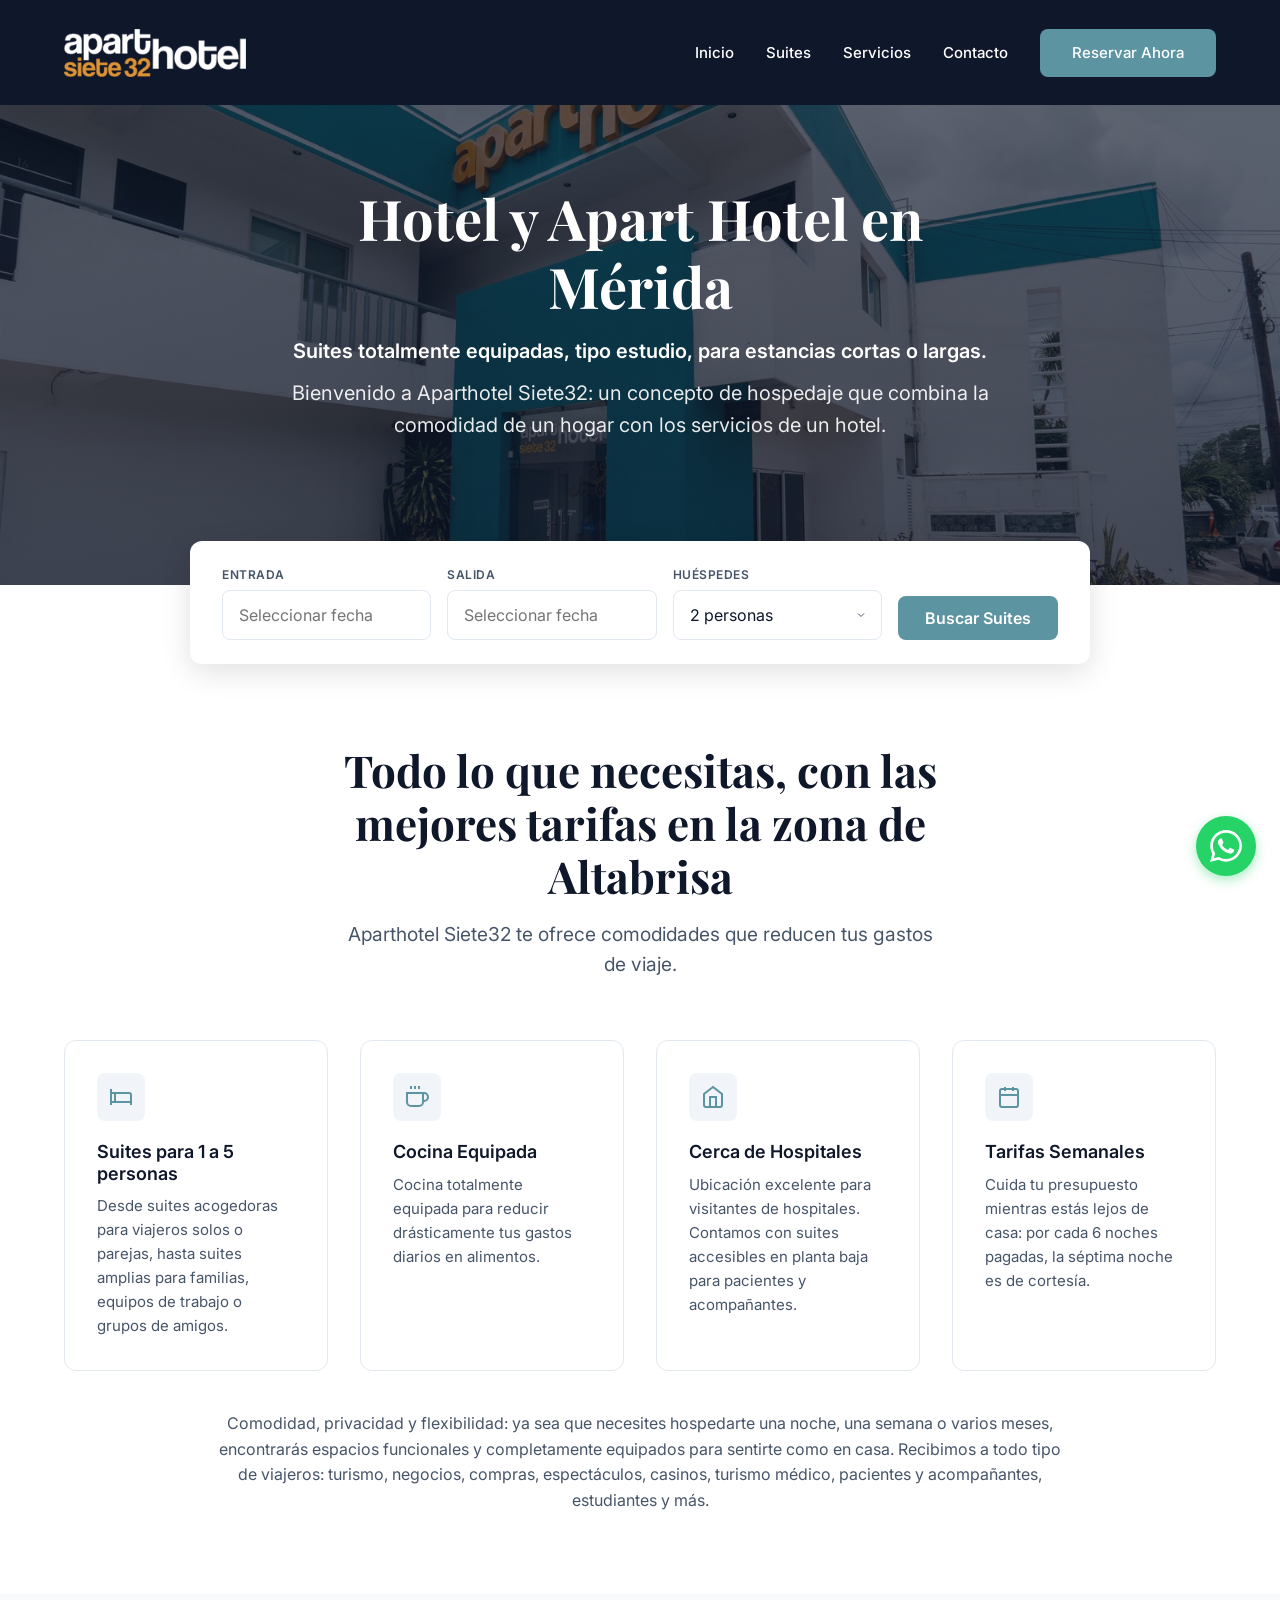
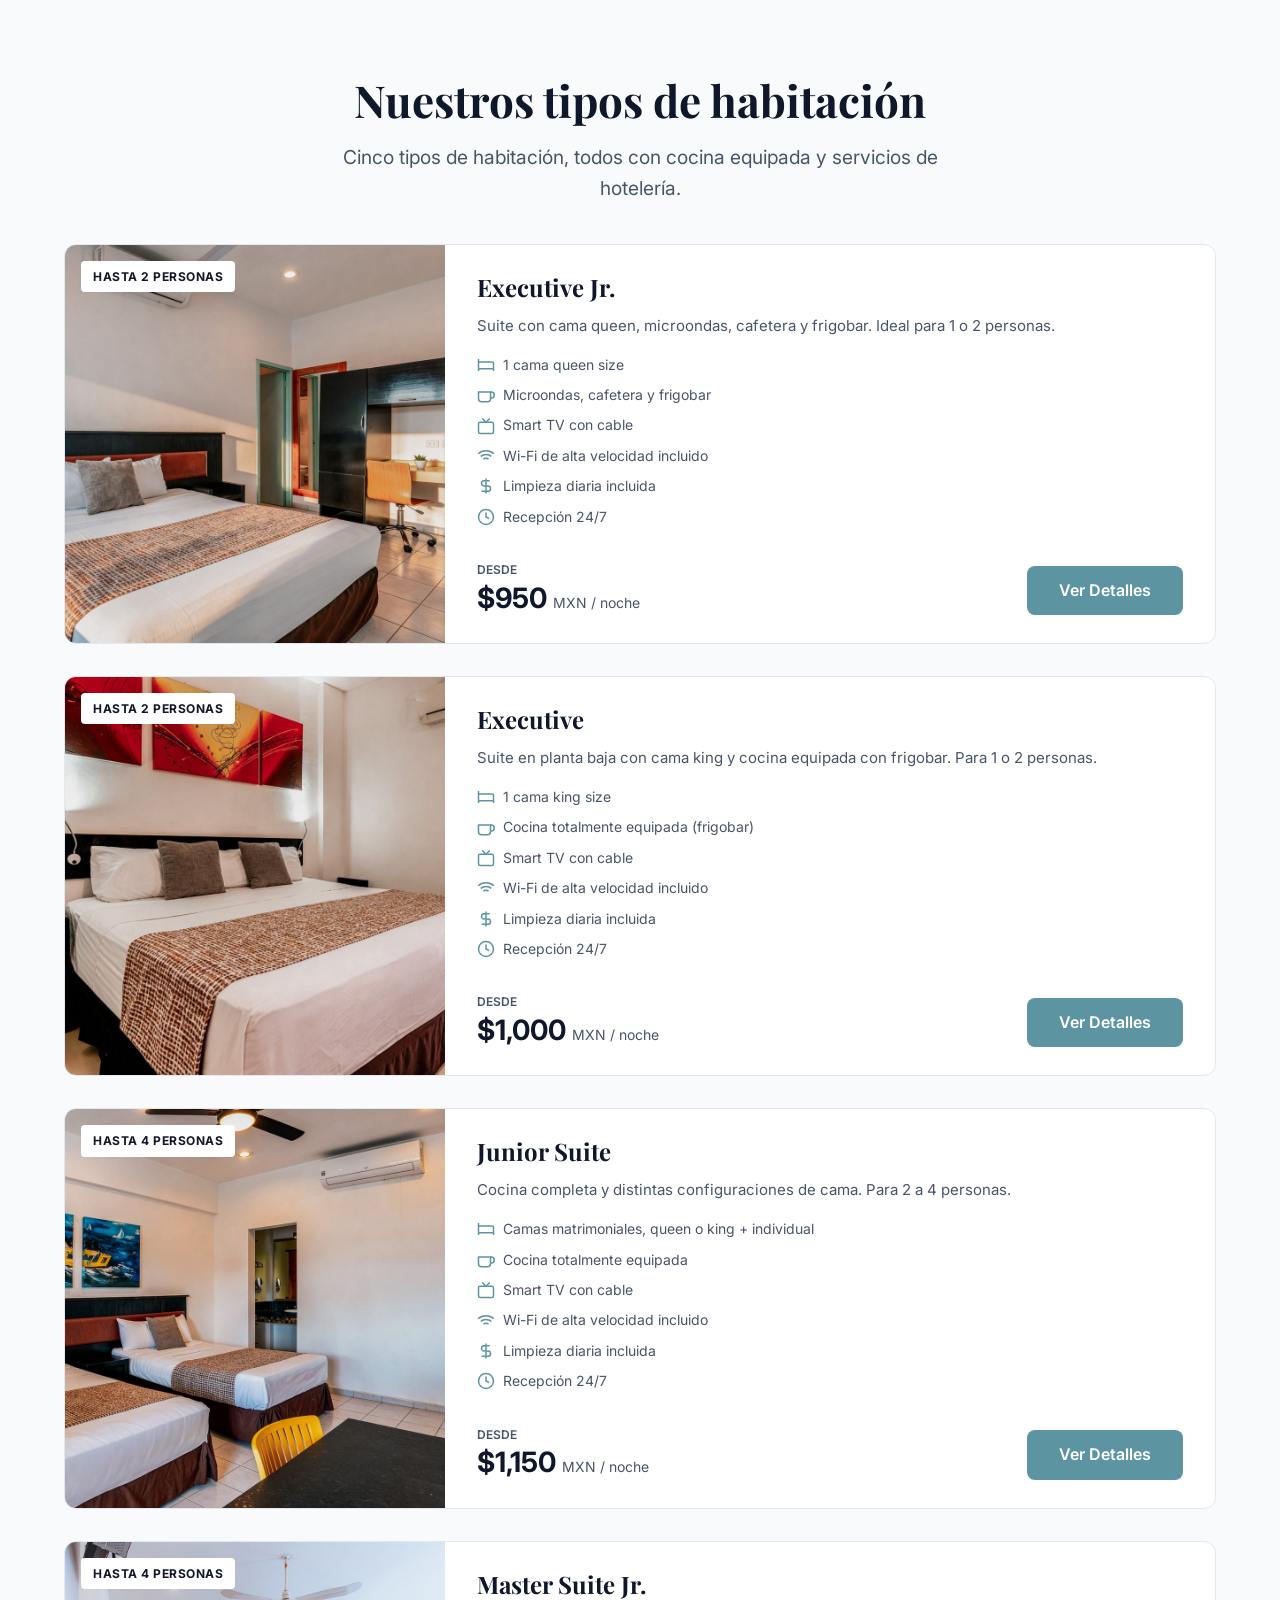
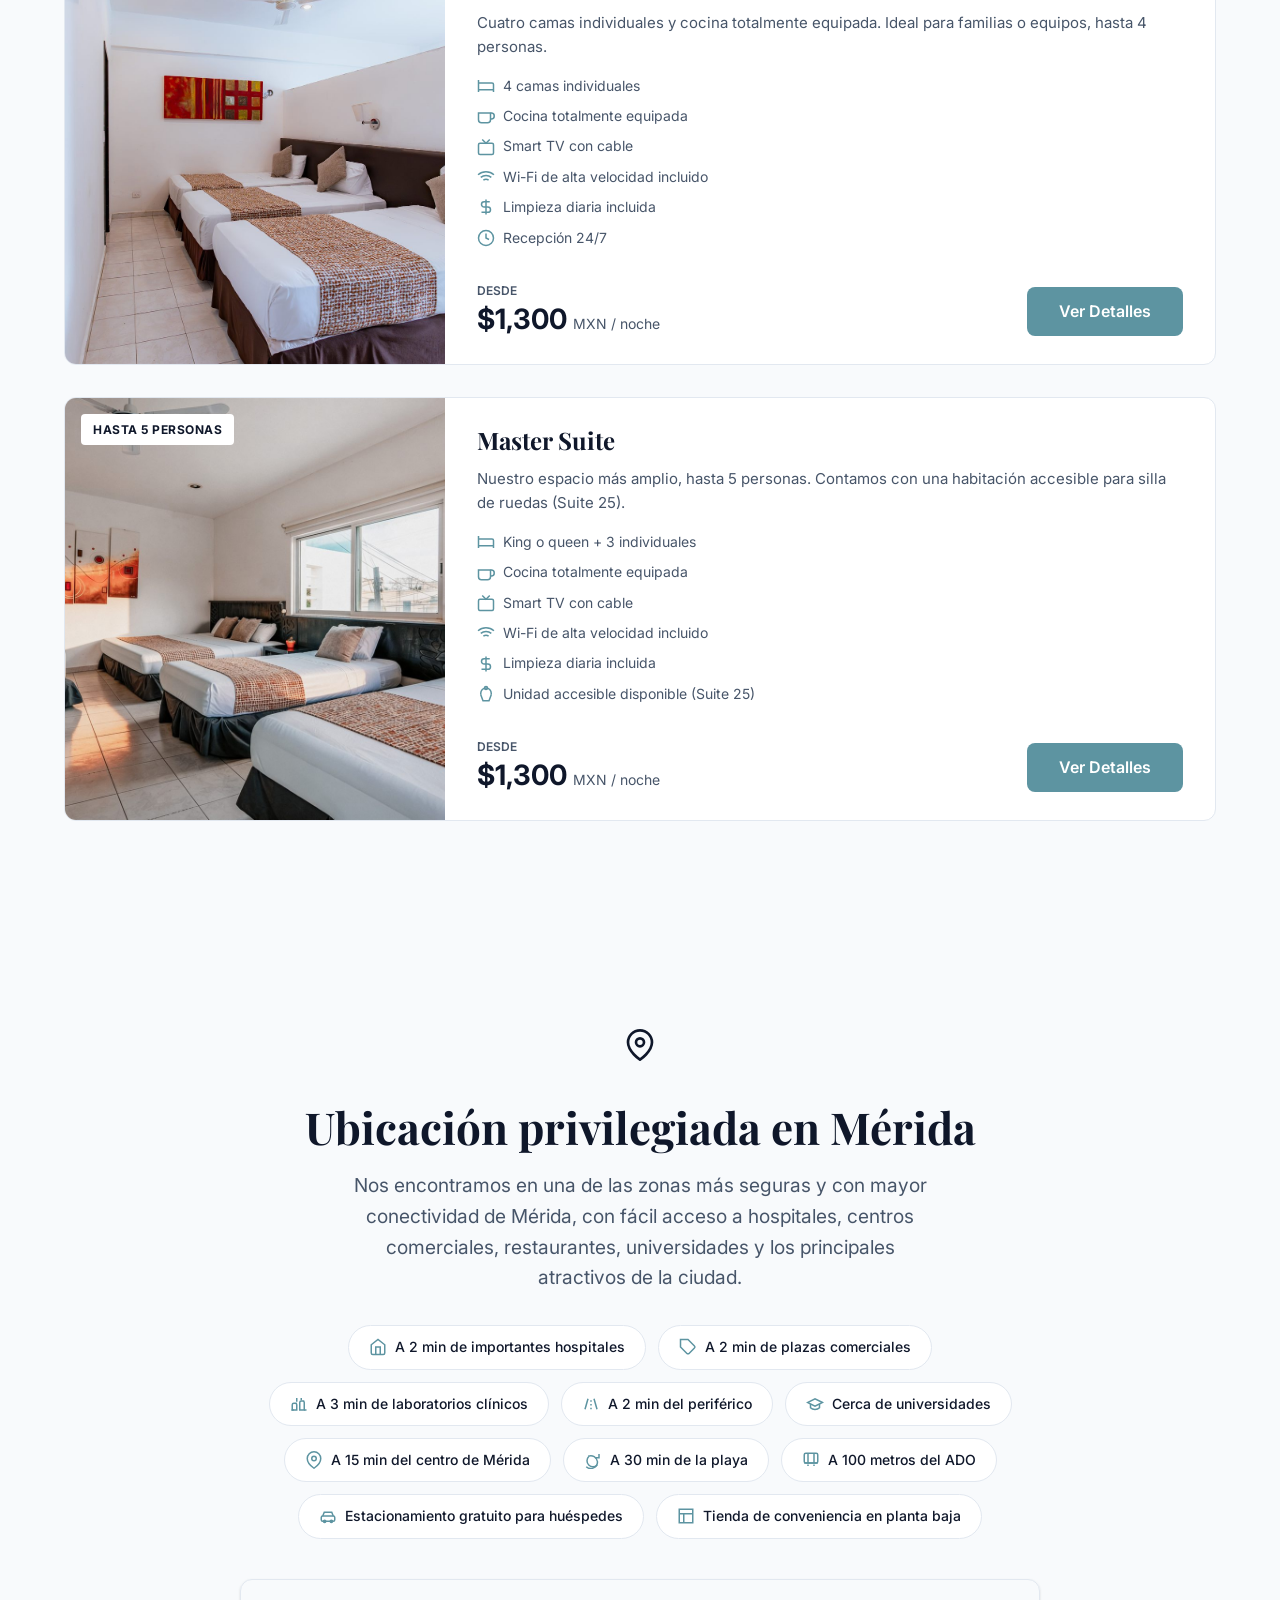
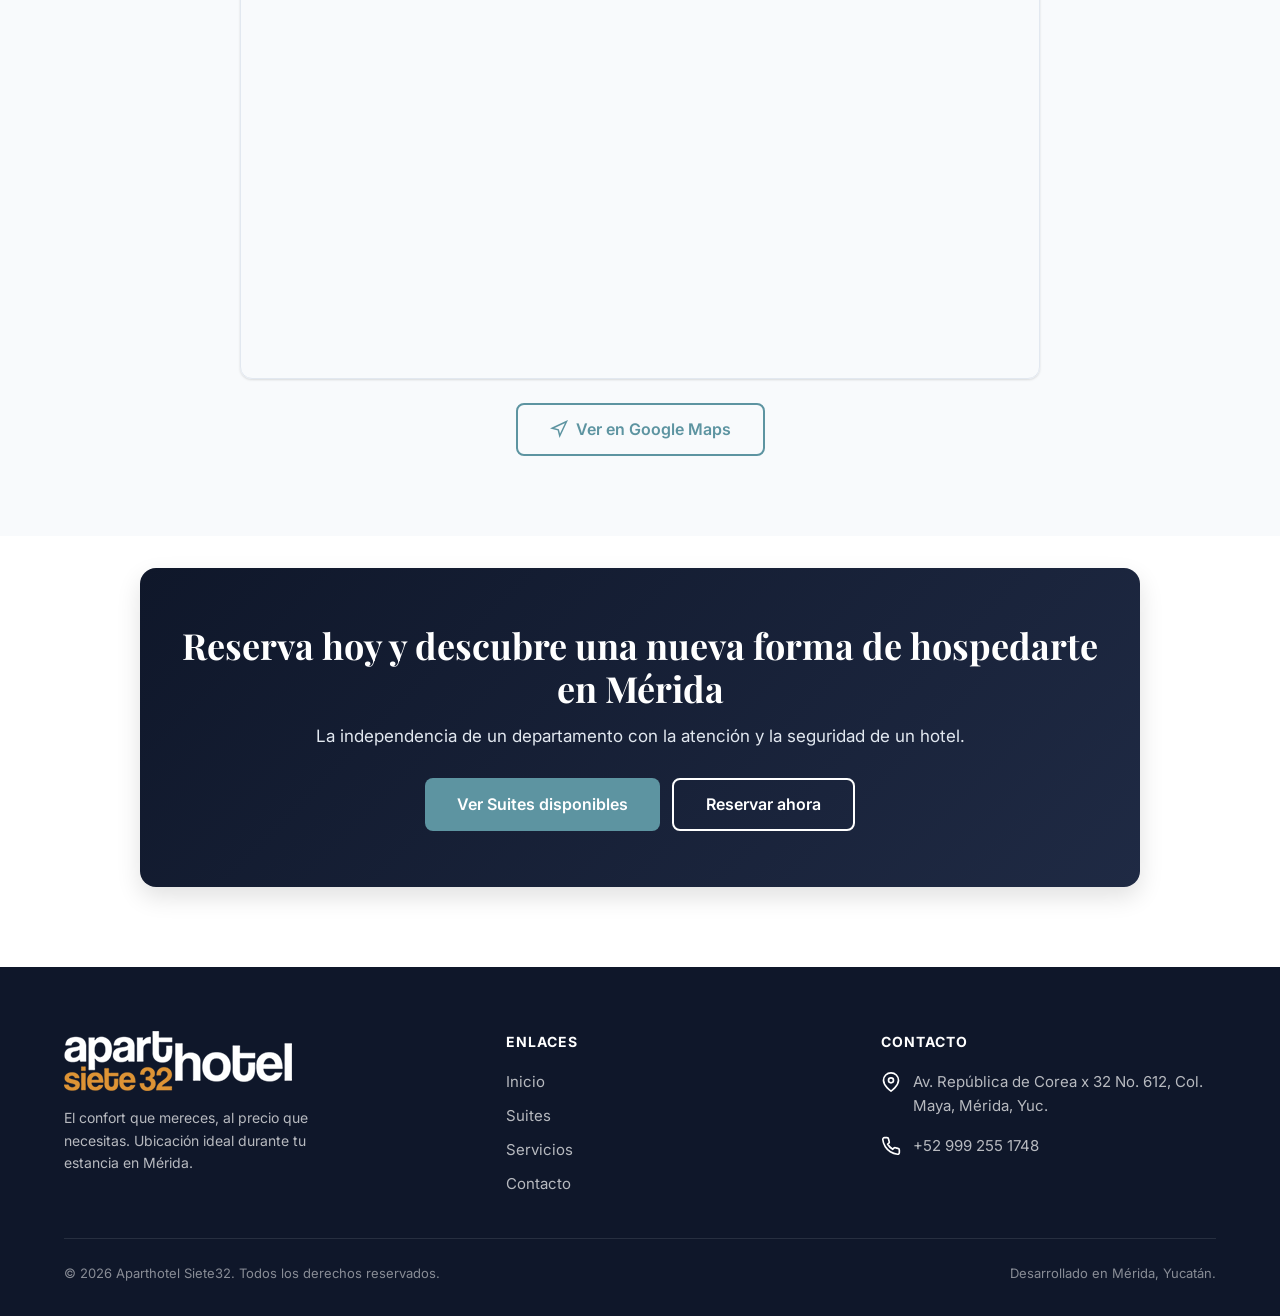
==== commit dc17f119: "Client call July 8: rename Studios->Suites, new hero, cable TV, location copy - Global rename: room " ====
--- a/index.html
+++ b/index.html
@@ -3,9 +3,9 @@
 <head>
   <meta charset="UTF-8">
   <meta name="viewport" content="width=device-width, initial-scale=1.0">
-  <title>Aparthotel Siete32 — Studios con Servicios de Hotelería en Mérida</title>
-  <meta name="description" content="Studios amplios y totalmente equipados en Mérida, Yucatán. Ideales para familias, pacientes, acompañantes y equipos de trabajo, con cocina totalmente equipada y servicios de hotelería.">
-  <meta name="keywords" content="Hotel con cocineta en Mérida, Apart hotel Mérida Altabrisa, Hotel para familias grandes Mérida, Studios en Mérida">
+  <title>Aparthotel Siete32 — Hotel y Apart Hotel en Mérida</title>
+  <meta name="description" content="Hotel y apart hotel en Mérida: suites totalmente equipadas, tipo estudio, para estancias cortas o largas. Ideal para turismo, negocios, familias, pacientes y acompañantes.">
+  <meta name="keywords" content="Hotel con cocineta en Mérida, Apart hotel Mérida Altabrisa, Hotel para familias grandes Mérida, Suites en Mérida">
 
   <!-- Fonts -->
   <link rel="preconnect" href="https://fonts.googleapis.com">
@@ -26,7 +26,7 @@
 
       <nav class="nav-links" aria-label="Navegación principal">
         <a href="index.html">Inicio</a>
-        <a href="suites.html">Studios</a>
+        <a href="suites.html">Suites</a>
         <a href="servicios.html">Servicios</a>
         <a href="contacto.html">Contacto</a>
         <a href="suites.html" class="btn btn-primary nav-cta">Reservar Ahora</a>
@@ -41,7 +41,7 @@
   <!-- Mobile Menu -->
   <div class="mobile-menu" id="mobile-menu" aria-hidden="true">
     <a href="index.html">Inicio</a>
-    <a href="suites.html">Studios</a>
+    <a href="suites.html">Suites</a>
     <a href="servicios.html">Servicios</a>
     <a href="contacto.html">Contacto</a>
     <a href="suites.html" class="btn btn-primary">Reservar Ahora</a>
@@ -50,8 +50,9 @@
   <!-- ======== HERO ======== -->
   <section class="hero" id="hero" style="background-image: url('assets/images/common-6.jpg');">
     <div class="hero-content fade-up">
-      <h1>Studios con servicios de hotelería en Mérida</h1>
-      <p>Studios amplios y totalmente equipados, ideales para familias, pacientes, acompañantes y equipos de trabajo.</p>
+      <h1>Hotel y Apart Hotel en Mérida</h1>
+      <p class="hero-tagline">Suites totalmente equipadas, tipo estudio, para estancias cortas o largas.</p>
+      <p>Bienvenido a Aparthotel Siete32: un concepto de hospedaje que combina la comodidad de un hogar con los servicios de un hotel.</p>
     </div>
   </section>
 
@@ -76,7 +77,7 @@
           <option value="5">5 personas</option>
         </select>
       </div>
-      <button type="submit" class="btn btn-primary">Buscar Studios</button>
+      <button type="submit" class="btn btn-primary">Buscar Suites</button>
     </form>
   </div>
 
@@ -94,8 +95,8 @@
           <div class="diff-icon">
             <svg viewBox="0 0 24 24"><path d="M2 4v16"/><path d="M2 8h18a2 2 0 0 1 2 2v10"/><path d="M2 17h20"/><path d="M6 8v9"/></svg>
           </div>
-          <h3>Alta Capacidad</h3>
-          <p>Contamos con studios hasta para 5 personas, ideales para familias, equipos de trabajo o grupos de amigos.</p>
+          <h3>Suites para 1 a 5 personas</h3>
+          <p>Desde suites acogedoras para viajeros solos o parejas, hasta suites amplias para familias, equipos de trabajo o grupos de amigos.</p>
         </div>
         <!-- Card 2 -->
         <div class="diff-card">
@@ -111,7 +112,7 @@
             <svg viewBox="0 0 24 24"><path d="M3 9l9-7 9 7v11a2 2 0 0 1-2 2H5a2 2 0 0 1-2-2z"/><polyline points="9 22 9 12 15 12 15 22"/></svg>
           </div>
           <h3>Cerca de Hospitales</h3>
-          <p>Ubicación excelente para visitantes de hospitales. Contamos con studios accesibles en planta baja para pacientes y acompañantes.</p>
+          <p>Ubicación excelente para visitantes de hospitales. Contamos con suites accesibles en planta baja para pacientes y acompañantes.</p>
         </div>
         <!-- Card 4 -->
         <div class="diff-card">
@@ -122,6 +123,8 @@
           <p>Cuida tu presupuesto mientras estás lejos de casa: por cada 6 noches pagadas, la séptima noche es de cortesía.</p>
         </div>
       </div>
+
+      <p class="diff-note fade-up">Comodidad, privacidad y flexibilidad: ya sea que necesites hospedarte una noche, una semana o varios meses, encontrarás espacios funcionales y completamente equipados para sentirte como en casa. Recibimos a todo tipo de viajeros: turismo, negocios, compras, espectáculos, casinos, turismo médico, pacientes y acompañantes, estudiantes y más.</p>
     </div>
   </section>
 
@@ -141,7 +144,7 @@
         </div>
         <div class="suite-info">
           <h3>Executive Jr.</h3>
-          <p class="suite-desc">Studio con cama queen, microondas, cafetera y frigobar. Ideal para 1 o 2 personas.</p>
+          <p class="suite-desc">Suite con cama queen, microondas, cafetera y frigobar. Ideal para 1 o 2 personas.</p>
           <div class="suite-amenities">
             <div class="suite-amenity">
               <svg viewBox="0 0 24 24"><path d="M2 4v16"/><path d="M2 8h18a2 2 0 0 1 2 2v10"/><path d="M2 17h20"/></svg>
@@ -153,7 +156,7 @@
             </div>
             <div class="suite-amenity">
               <svg viewBox="0 0 24 24"><rect x="2" y="7" width="20" height="15" rx="2" ry="2"/><polyline points="17 2 12 7 7 2"/></svg>
-              <span>Smart TV</span>
+              <span>Smart TV con cable</span>
             </div>
             <div class="suite-amenity">
               <svg viewBox="0 0 24 24"><path d="M5 12.55a11 11 0 0 1 14.08 0"/><path d="M1.42 9a16 16 0 0 1 21.16 0"/><path d="M8.53 16.11a6 6 0 0 1 6.95 0"/><line x1="12" y1="20" x2="12.01" y2="20"/></svg>
@@ -186,7 +189,7 @@
         </div>
         <div class="suite-info">
           <h3>Executive</h3>
-          <p class="suite-desc">Studio en planta baja con cama king y cocina equipada con frigobar. Para 1 o 2 personas.</p>
+          <p class="suite-desc">Suite en planta baja con cama king y cocina equipada con frigobar. Para 1 o 2 personas.</p>
           <div class="suite-amenities">
             <div class="suite-amenity">
               <svg viewBox="0 0 24 24"><path d="M2 4v16"/><path d="M2 8h18a2 2 0 0 1 2 2v10"/><path d="M2 17h20"/></svg>
@@ -198,7 +201,7 @@
             </div>
             <div class="suite-amenity">
               <svg viewBox="0 0 24 24"><rect x="2" y="7" width="20" height="15" rx="2" ry="2"/><polyline points="17 2 12 7 7 2"/></svg>
-              <span>Smart TV</span>
+              <span>Smart TV con cable</span>
             </div>
             <div class="suite-amenity">
               <svg viewBox="0 0 24 24"><path d="M5 12.55a11 11 0 0 1 14.08 0"/><path d="M1.42 9a16 16 0 0 1 21.16 0"/><path d="M8.53 16.11a6 6 0 0 1 6.95 0"/><line x1="12" y1="20" x2="12.01" y2="20"/></svg>
@@ -223,14 +226,14 @@
         </div>
       </article>
 
-      <!-- Junior Studio -->
+      <!-- Junior Suite -->
       <article class="suite-card fade-up" data-card-id="junior-suite">
         <div class="suite-image">
-          <img src="assets/images/jr-11-14-3.jpg" alt="Junior Studio - Aparthotel Siete32" loading="lazy">
+          <img src="assets/images/jr-11-14-3.jpg" alt="Junior Suite - Aparthotel Siete32" loading="lazy">
           <span class="suite-badge">Hasta 4 Personas</span>
         </div>
         <div class="suite-info">
-          <h3>Junior Studio</h3>
+          <h3>Junior Suite</h3>
           <p class="suite-desc">Cocina completa y distintas configuraciones de cama. Para 2 a 4 personas.</p>
           <div class="suite-amenities">
             <div class="suite-amenity">
@@ -243,7 +246,7 @@
             </div>
             <div class="suite-amenity">
               <svg viewBox="0 0 24 24"><rect x="2" y="7" width="20" height="15" rx="2" ry="2"/><polyline points="17 2 12 7 7 2"/></svg>
-              <span>Smart TV</span>
+              <span>Smart TV con cable</span>
             </div>
             <div class="suite-amenity">
               <svg viewBox="0 0 24 24"><path d="M5 12.55a11 11 0 0 1 14.08 0"/><path d="M1.42 9a16 16 0 0 1 21.16 0"/><path d="M8.53 16.11a6 6 0 0 1 6.95 0"/><line x1="12" y1="20" x2="12.01" y2="20"/></svg>
@@ -268,14 +271,14 @@
         </div>
       </article>
 
-      <!-- Master Studio Jr. -->
+      <!-- Master Suite Jr. -->
       <article class="suite-card fade-up" data-card-id="master-suite-jr">
         <div class="suite-image">
-          <img src="assets/images/masterjr-10-1.jpg" alt="Master Studio Jr. - Aparthotel Siete32" loading="lazy">
+          <img src="assets/images/masterjr-10-1.jpg" alt="Master Suite Jr. - Aparthotel Siete32" loading="lazy">
           <span class="suite-badge">Hasta 4 Personas</span>
         </div>
         <div class="suite-info">
-          <h3>Master Studio Jr.</h3>
+          <h3>Master Suite Jr.</h3>
           <p class="suite-desc">Cuatro camas individuales y cocina totalmente equipada. Ideal para familias o equipos, hasta 4 personas.</p>
           <div class="suite-amenities">
             <div class="suite-amenity">
@@ -288,7 +291,7 @@
             </div>
             <div class="suite-amenity">
               <svg viewBox="0 0 24 24"><rect x="2" y="7" width="20" height="15" rx="2" ry="2"/><polyline points="17 2 12 7 7 2"/></svg>
-              <span>Smart TV</span>
+              <span>Smart TV con cable</span>
             </div>
             <div class="suite-amenity">
               <svg viewBox="0 0 24 24"><path d="M5 12.55a11 11 0 0 1 14.08 0"/><path d="M1.42 9a16 16 0 0 1 21.16 0"/><path d="M8.53 16.11a6 6 0 0 1 6.95 0"/><line x1="12" y1="20" x2="12.01" y2="20"/></svg>
@@ -313,15 +316,15 @@
         </div>
       </article>
 
-      <!-- Master Studio -->
+      <!-- Master Suite -->
       <article class="suite-card fade-up" data-card-id="master-suite">
         <div class="suite-image">
-          <img src="assets/images/master-18-1.jpg" alt="Master Studio - Aparthotel Siete32" loading="lazy">
+          <img src="assets/images/master-18-1.jpg" alt="Master Suite - Aparthotel Siete32" loading="lazy">
           <span class="suite-badge">Hasta 5 Personas</span>
         </div>
         <div class="suite-info">
-          <h3>Master Studio</h3>
-          <p class="suite-desc">Nuestro espacio más amplio, hasta 5 personas. Contamos con una habitación accesible para silla de ruedas (Studio 25).</p>
+          <h3>Master Suite</h3>
+          <p class="suite-desc">Nuestro espacio más amplio, hasta 5 personas. Contamos con una habitación accesible para silla de ruedas (Suite 25).</p>
           <div class="suite-amenities">
             <div class="suite-amenity">
               <svg viewBox="0 0 24 24"><path d="M2 4v16"/><path d="M2 8h18a2 2 0 0 1 2 2v10"/><path d="M2 17h20"/></svg>
@@ -333,7 +336,7 @@
             </div>
             <div class="suite-amenity">
               <svg viewBox="0 0 24 24"><rect x="2" y="7" width="20" height="15" rx="2" ry="2"/><polyline points="17 2 12 7 7 2"/></svg>
-              <span>Smart TV</span>
+              <span>Smart TV con cable</span>
             </div>
             <div class="suite-amenity">
               <svg viewBox="0 0 24 24"><path d="M5 12.55a11 11 0 0 1 14.08 0"/><path d="M1.42 9a16 16 0 0 1 21.16 0"/><path d="M8.53 16.11a6 6 0 0 1 6.95 0"/><line x1="12" y1="20" x2="12.01" y2="20"/></svg>
@@ -345,7 +348,7 @@
             </div>
             <div class="suite-amenity">
               <svg viewBox="0 0 24 24"><circle cx="12" cy="4" r="2"/><path d="M19 13v-2a7 7 0 0 0-14 0v2"/><path d="M5 13l3 8h8l3-8"/></svg>
-              <span>Unidad accesible disponible (Studio 25)</span>
+              <span>Unidad accesible disponible (Suite 25)</span>
             </div>
           </div>
           <div class="suite-pricing">
@@ -367,7 +370,7 @@
         <svg width="32" height="32" viewBox="0 0 24 24" fill="none" stroke="#0F172A" stroke-width="2"><path d="M21 10c0 7-9 13-9 13s-9-6-9-13a9 9 0 0 1 18 0z"/><circle cx="12" cy="10" r="3"/></svg>
       </div>
       <h2 class="fade-up">Ubicación privilegiada en Mérida</h2>
-      <p class="subtitle fade-up">Diseñado para ofrecer máximo confort, tranquilidad e higiene a nuestros huéspedes.</p>
+      <p class="subtitle fade-up">Nos encontramos en una de las zonas más seguras y con mayor conectividad de Mérida, con fácil acceso a hospitales, centros comerciales, restaurantes, universidades y los principales atractivos de la ciudad.</p>
 
       <div class="proximity-badges fade-up">
         <div class="proximity-badge">
@@ -383,6 +386,14 @@
           <span>A 3 min de laboratorios clínicos</span>
         </div>
         <div class="proximity-badge">
+          <svg viewBox="0 0 24 24" width="18" height="18" fill="none" stroke="var(--teal)" stroke-width="2"><path d="M4 19L8 5"/><path d="M20 19L16 5"/><line x1="12" y1="7" x2="12" y2="9"/><line x1="12" y1="12" x2="12" y2="14"/><line x1="12" y1="17" x2="12" y2="19"/></svg>
+          <span>A 2 min del periférico</span>
+        </div>
+        <div class="proximity-badge">
+          <svg viewBox="0 0 24 24" width="18" height="18" fill="none" stroke="var(--teal)" stroke-width="2"><path d="M22 10L12 5 2 10l10 5 10-5z"/><path d="M6 12v5c3 3 9 3 12 0v-5"/></svg>
+          <span>Cerca de universidades</span>
+        </div>
+        <div class="proximity-badge">
           <svg viewBox="0 0 24 24" width="18" height="18" fill="none" stroke="var(--teal)" stroke-width="2"><path d="M21 10c0 7-9 13-9 13s-9-6-9-13a9 9 0 0 1 18 0z"/><circle cx="12" cy="10" r="3"/></svg>
           <span>A 15 min del centro de Mérida</span>
         </div>
@@ -393,6 +404,10 @@
         <div class="proximity-badge">
           <svg viewBox="0 0 24 24" width="18" height="18" fill="none" stroke="var(--teal)" stroke-width="2"><rect x="3" y="3" width="18" height="13" rx="2"/><path d="M3 16h18"/><path d="M7 19h2"/><path d="M15 19h2"/><path d="M8 3v13"/><path d="M16 3v13"/></svg>
           <span>A 100 metros del ADO</span>
+        </div>
+        <div class="proximity-badge">
+          <svg viewBox="0 0 24 24" width="18" height="18" fill="none" stroke="var(--teal)" stroke-width="2"><path d="M5 12l2-5h10l2 5"/><rect x="3" y="12" width="18" height="7" rx="2"/><circle cx="7.5" cy="19" r="1.5"/><circle cx="16.5" cy="19" r="1.5"/></svg>
+          <span>Estacionamiento gratuito para huéspedes</span>
         </div>
         <div class="proximity-badge">
           <svg viewBox="0 0 24 24" width="18" height="18" fill="none" stroke="var(--teal)" stroke-width="2"><path d="M3 3h18v18H3z"/><path d="M3 9h18"/><path d="M9 21V9"/></svg>
@@ -416,6 +431,20 @@
     </div>
   </section>
 
+  <!-- ======== CTA ======== -->
+  <section class="cta-section">
+    <div class="container">
+      <div class="cta-card fade-up">
+        <h2>Reserva hoy y descubre una nueva forma de hospedarte en Mérida</h2>
+        <p>La independencia de un departamento con la atención y la seguridad de un hotel.</p>
+        <div class="cta-actions">
+          <a href="suites.html" class="btn btn-primary">Ver Suites disponibles</a>
+          <a href="https://direct-book.com/properties/aparthotelsiete32direct" target="_blank" rel="noopener" class="btn btn-outline">Reservar ahora</a>
+        </div>
+      </div>
+    </div>
+  </section>
+
   <!-- ======== FOOTER ======== -->
   <footer class="footer">
     <div class="container">
@@ -427,7 +456,7 @@
         <div class="footer-links">
           <h4>Enlaces</h4>
           <a href="index.html">Inicio</a>
-          <a href="suites.html">Studios</a>
+          <a href="suites.html">Suites</a>
           <a href="servicios.html">Servicios</a>
           <a href="contacto.html">Contacto</a>
         </div>
--- a/css/styles.css
+++ b/css/styles.css
@@ -154,6 +154,10 @@
 }
 .hero-content h1 { margin-bottom: 16px; }
 .hero-content p { font-size: clamp(1rem, 2vw, 1.25rem); opacity: .9; margin-bottom: 0; }
+.hero-content .hero-tagline { font-weight: 600; opacity: 1; margin-bottom: 10px; }
+
+/* Nota de viajeros bajo los diferenciadores */
+.diff-note { max-width: 860px; margin: 40px auto 0; text-align: center; color: var(--gray-500); }
 
 /* Booking Widget — floats between hero and next section */
 .booking-wrapper {
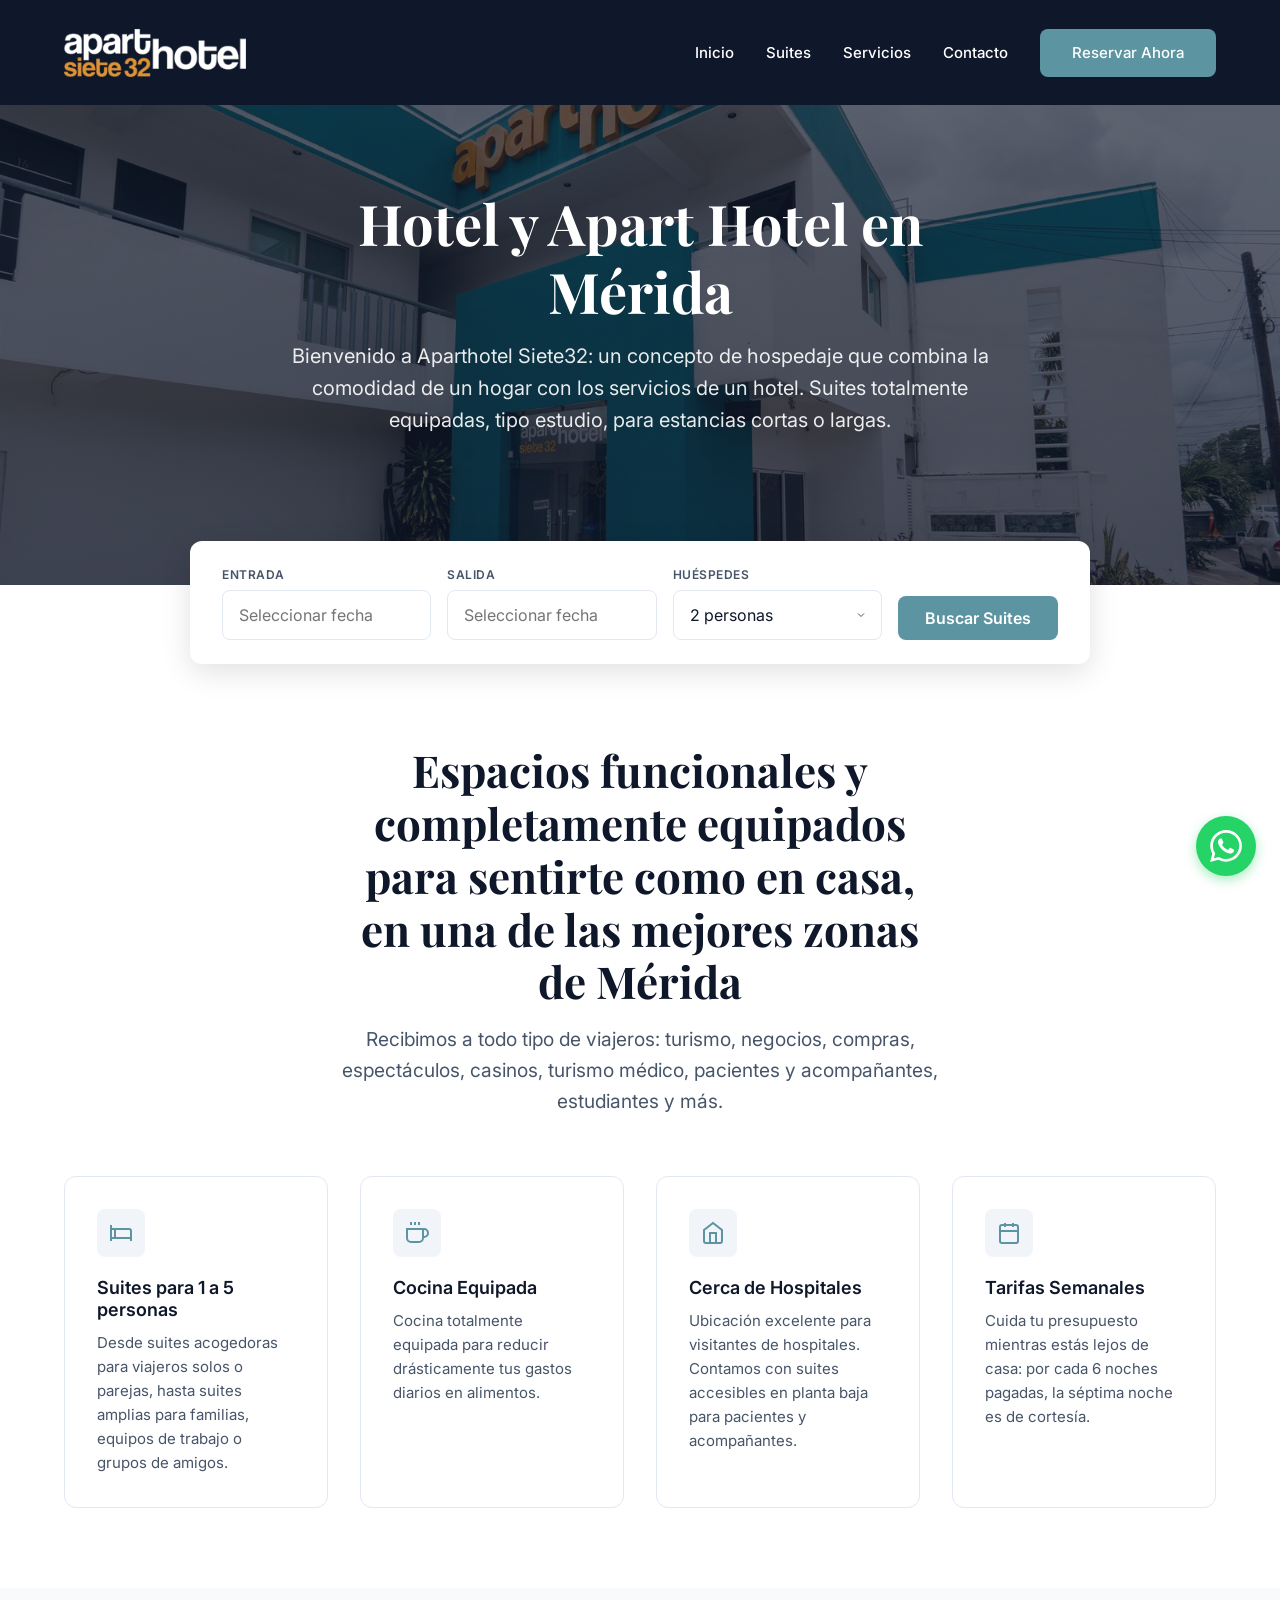
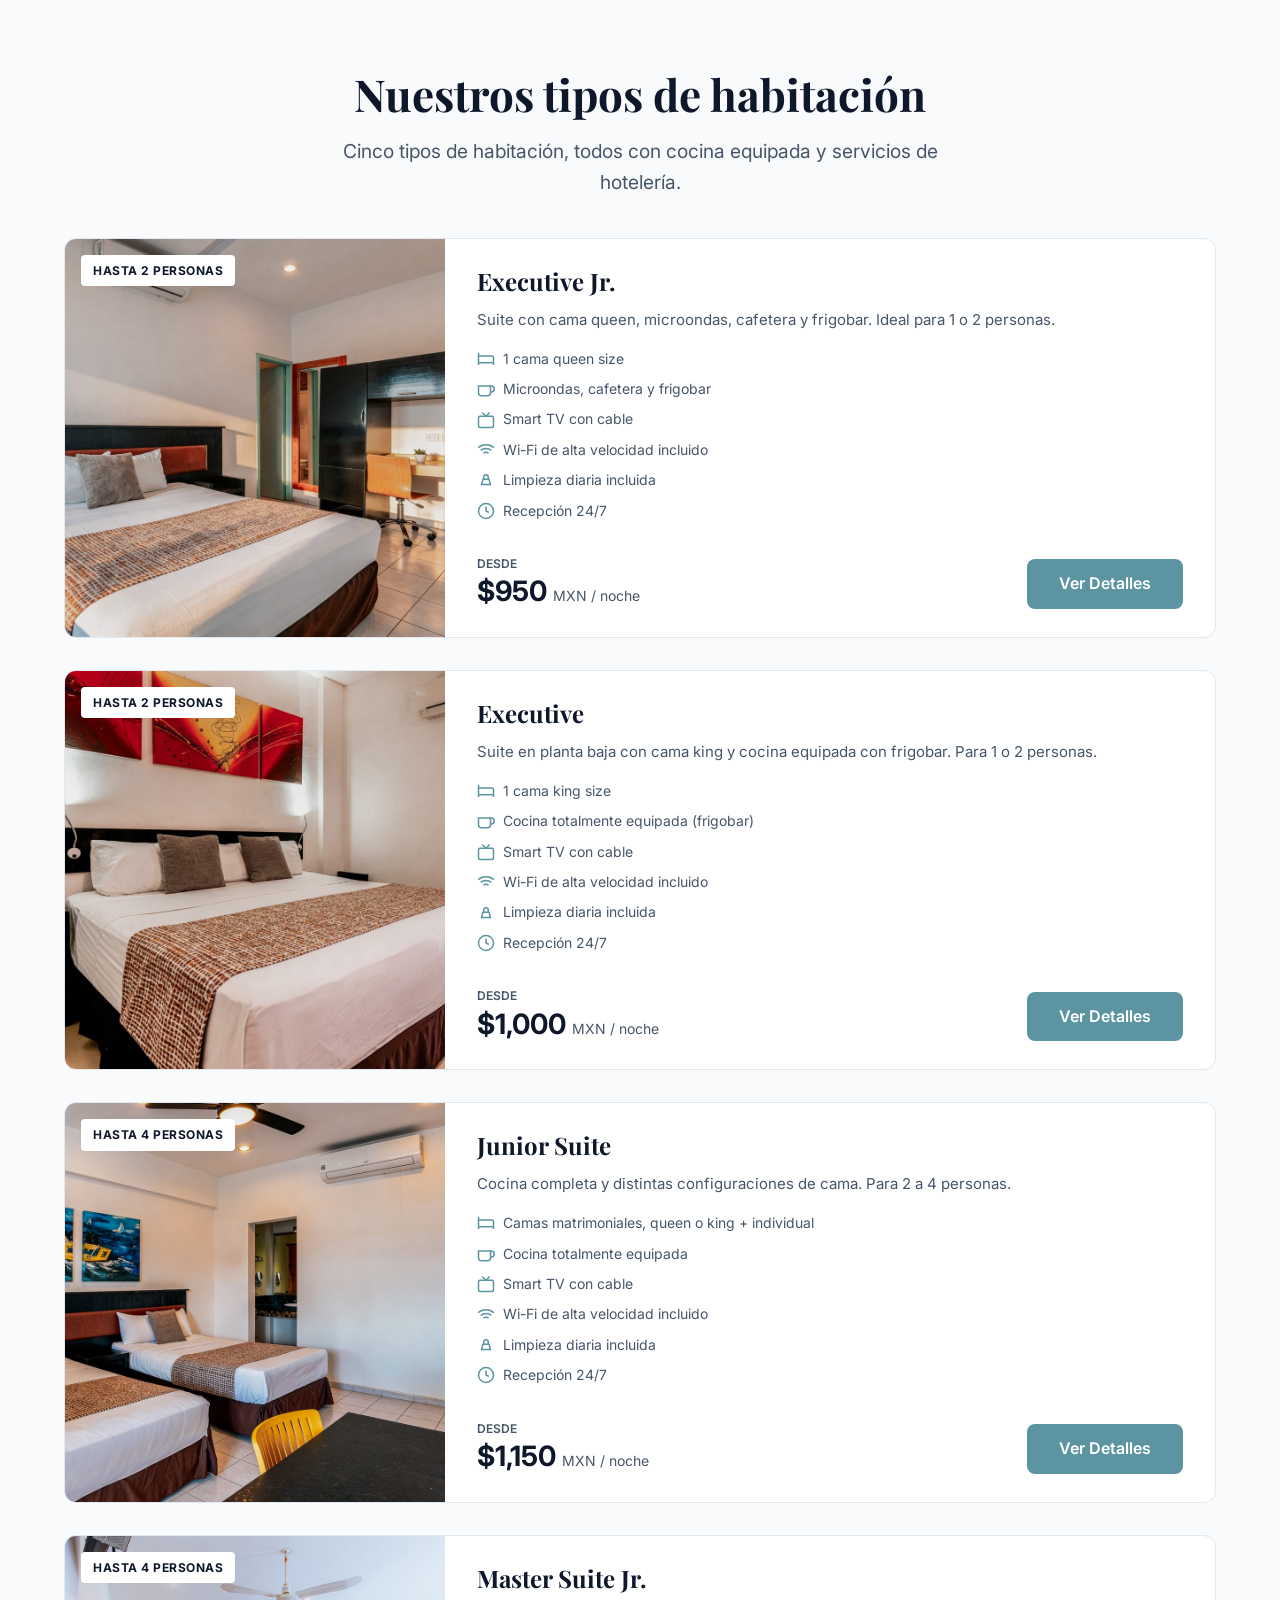
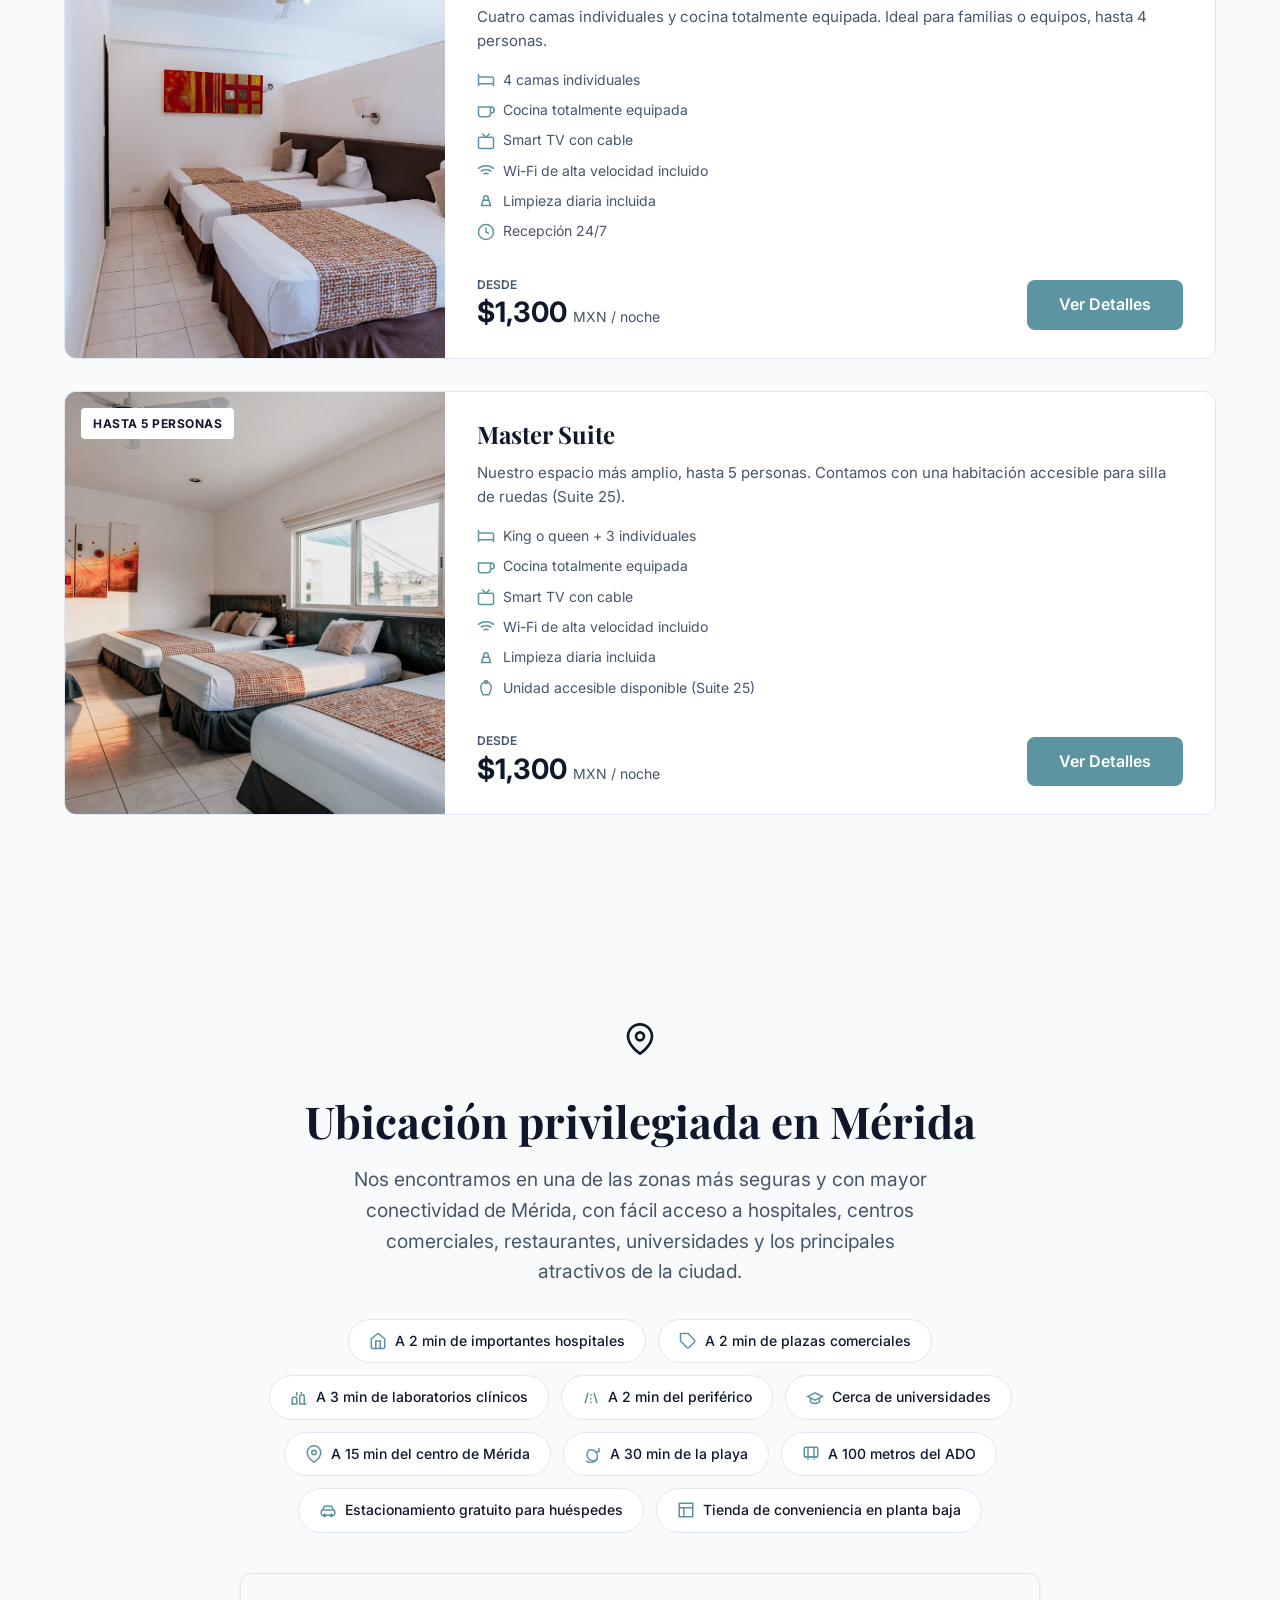
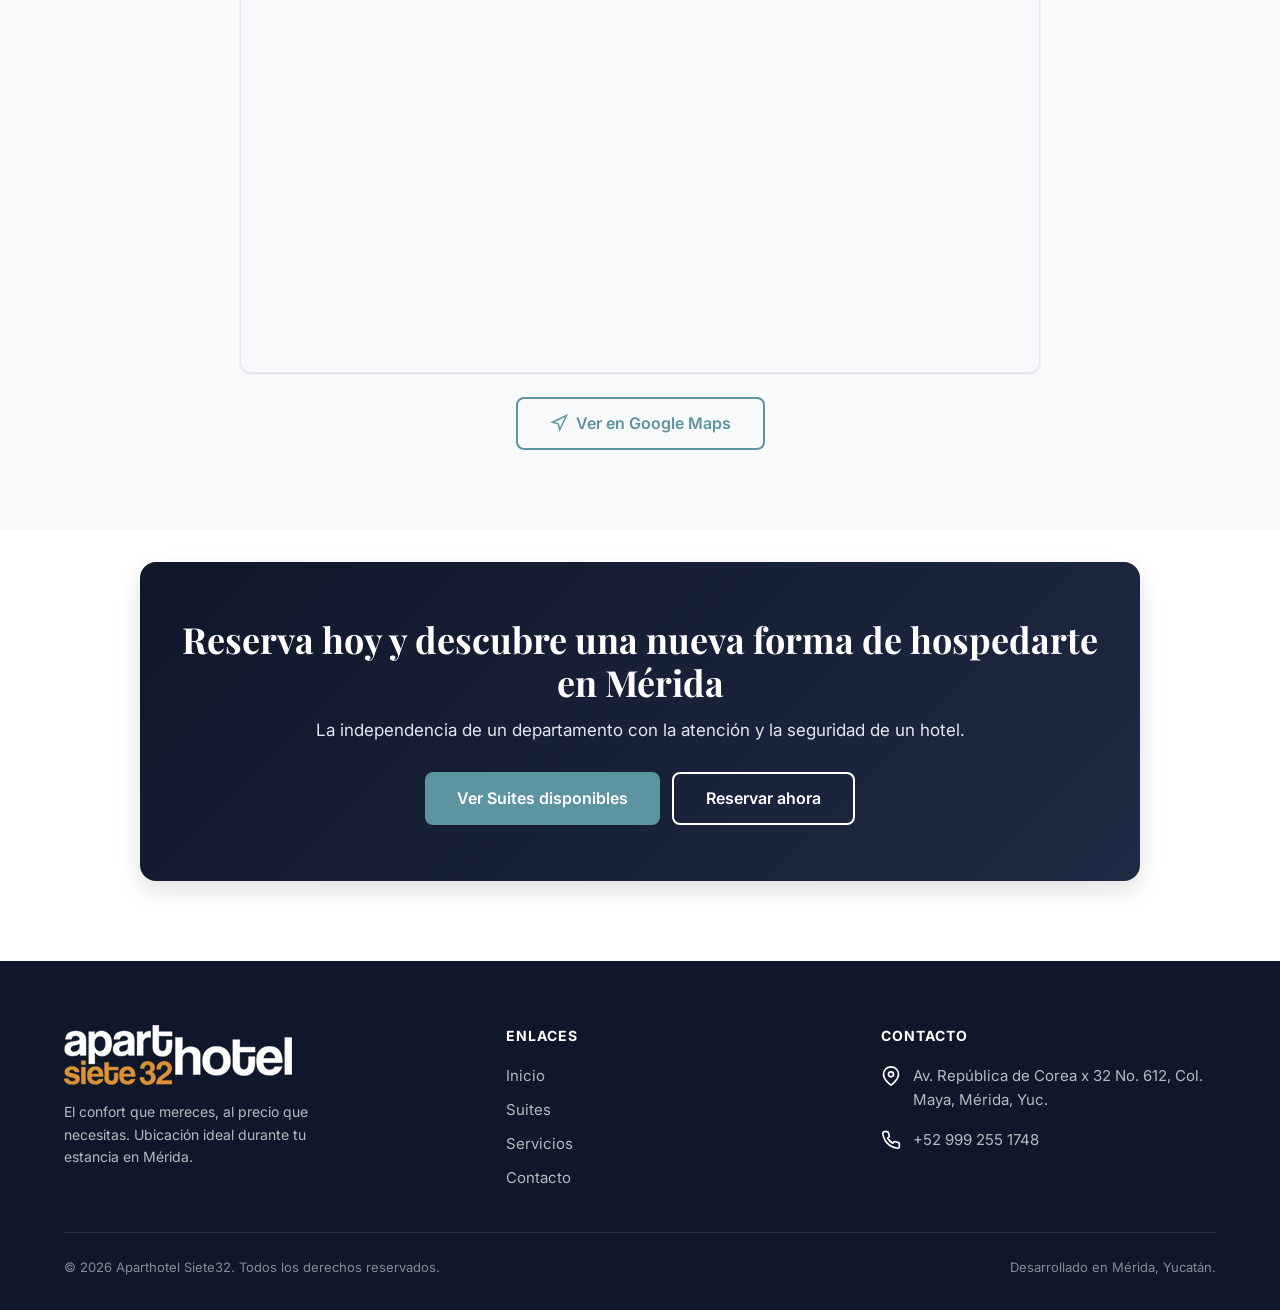
==== commit cf2169b2: "Merge hero lines, swap cleaning $ icon for iron, new differentiators copy - Hero: single subtitle pa" ====
--- a/index.html
+++ b/index.html
@@ -51,8 +51,7 @@
   <section class="hero" id="hero" style="background-image: url('assets/images/common-6.jpg');">
     <div class="hero-content fade-up">
       <h1>Hotel y Apart Hotel en Mérida</h1>
-      <p class="hero-tagline">Suites totalmente equipadas, tipo estudio, para estancias cortas o largas.</p>
-      <p>Bienvenido a Aparthotel Siete32: un concepto de hospedaje que combina la comodidad de un hogar con los servicios de un hotel.</p>
+      <p>Bienvenido a Aparthotel Siete32: un concepto de hospedaje que combina la comodidad de un hogar con los servicios de un hotel. Suites totalmente equipadas, tipo estudio, para estancias cortas o largas.</p>
     </div>
   </section>
 
@@ -85,8 +84,8 @@
   <section class="differentiators" id="diferenciadores">
     <div class="container">
       <div class="section-header fade-up">
-        <h2>Todo lo que necesitas, con las mejores tarifas en la zona de Altabrisa</h2>
-        <p class="subtitle">Aparthotel Siete32 te ofrece comodidades que reducen tus gastos de viaje.</p>
+        <h2>Espacios funcionales y completamente equipados para sentirte como en casa, en una de las mejores zonas de Mérida</h2>
+        <p class="subtitle">Recibimos a todo tipo de viajeros: turismo, negocios, compras, espectáculos, casinos, turismo médico, pacientes y acompañantes, estudiantes y más.</p>
       </div>
 
       <div class="diff-grid stagger">
@@ -123,8 +122,6 @@
           <p>Cuida tu presupuesto mientras estás lejos de casa: por cada 6 noches pagadas, la séptima noche es de cortesía.</p>
         </div>
       </div>
-
-      <p class="diff-note fade-up">Comodidad, privacidad y flexibilidad: ya sea que necesites hospedarte una noche, una semana o varios meses, encontrarás espacios funcionales y completamente equipados para sentirte como en casa. Recibimos a todo tipo de viajeros: turismo, negocios, compras, espectáculos, casinos, turismo médico, pacientes y acompañantes, estudiantes y más.</p>
     </div>
   </section>
 
@@ -163,7 +160,7 @@
               <span>Wi-Fi de alta velocidad incluido</span>
             </div>
             <div class="suite-amenity">
-              <svg viewBox="0 0 24 24"><path d="M12 2v20"/><path d="M17 5H9.5a3.5 3.5 0 0 0 0 7h5a3.5 3.5 0 0 1 0 7H6"/></svg>
+              <svg viewBox="0 0 24 24"><path d="M6 18h12l-2-7H8z"/><path d="M9 11V8a3 3 0 0 1 3-3h0a3 3 0 0 1 3 3v3"/></svg>
               <span>Limpieza diaria incluida</span>
             </div>
             <div class="suite-amenity">
@@ -208,7 +205,7 @@
               <span>Wi-Fi de alta velocidad incluido</span>
             </div>
             <div class="suite-amenity">
-              <svg viewBox="0 0 24 24"><path d="M12 2v20"/><path d="M17 5H9.5a3.5 3.5 0 0 0 0 7h5a3.5 3.5 0 0 1 0 7H6"/></svg>
+              <svg viewBox="0 0 24 24"><path d="M6 18h12l-2-7H8z"/><path d="M9 11V8a3 3 0 0 1 3-3h0a3 3 0 0 1 3 3v3"/></svg>
               <span>Limpieza diaria incluida</span>
             </div>
             <div class="suite-amenity">
@@ -253,7 +250,7 @@
               <span>Wi-Fi de alta velocidad incluido</span>
             </div>
             <div class="suite-amenity">
-              <svg viewBox="0 0 24 24"><path d="M12 2v20"/><path d="M17 5H9.5a3.5 3.5 0 0 0 0 7h5a3.5 3.5 0 0 1 0 7H6"/></svg>
+              <svg viewBox="0 0 24 24"><path d="M6 18h12l-2-7H8z"/><path d="M9 11V8a3 3 0 0 1 3-3h0a3 3 0 0 1 3 3v3"/></svg>
               <span>Limpieza diaria incluida</span>
             </div>
             <div class="suite-amenity">
@@ -298,7 +295,7 @@
               <span>Wi-Fi de alta velocidad incluido</span>
             </div>
             <div class="suite-amenity">
-              <svg viewBox="0 0 24 24"><path d="M12 2v20"/><path d="M17 5H9.5a3.5 3.5 0 0 0 0 7h5a3.5 3.5 0 0 1 0 7H6"/></svg>
+              <svg viewBox="0 0 24 24"><path d="M6 18h12l-2-7H8z"/><path d="M9 11V8a3 3 0 0 1 3-3h0a3 3 0 0 1 3 3v3"/></svg>
               <span>Limpieza diaria incluida</span>
             </div>
             <div class="suite-amenity">
@@ -343,7 +340,7 @@
               <span>Wi-Fi de alta velocidad incluido</span>
             </div>
             <div class="suite-amenity">
-              <svg viewBox="0 0 24 24"><path d="M12 2v20"/><path d="M17 5H9.5a3.5 3.5 0 0 0 0 7h5a3.5 3.5 0 0 1 0 7H6"/></svg>
+              <svg viewBox="0 0 24 24"><path d="M6 18h12l-2-7H8z"/><path d="M9 11V8a3 3 0 0 1 3-3h0a3 3 0 0 1 3 3v3"/></svg>
               <span>Limpieza diaria incluida</span>
             </div>
             <div class="suite-amenity">
--- a/css/styles.css
+++ b/css/styles.css
@@ -154,10 +154,6 @@
 }
 .hero-content h1 { margin-bottom: 16px; }
 .hero-content p { font-size: clamp(1rem, 2vw, 1.25rem); opacity: .9; margin-bottom: 0; }
-.hero-content .hero-tagline { font-weight: 600; opacity: 1; margin-bottom: 10px; }
-
-/* Nota de viajeros bajo los diferenciadores */
-.diff-note { max-width: 860px; margin: 40px auto 0; text-align: center; color: var(--gray-500); }
 
 /* Booking Widget — floats between hero and next section */
 .booking-wrapper {
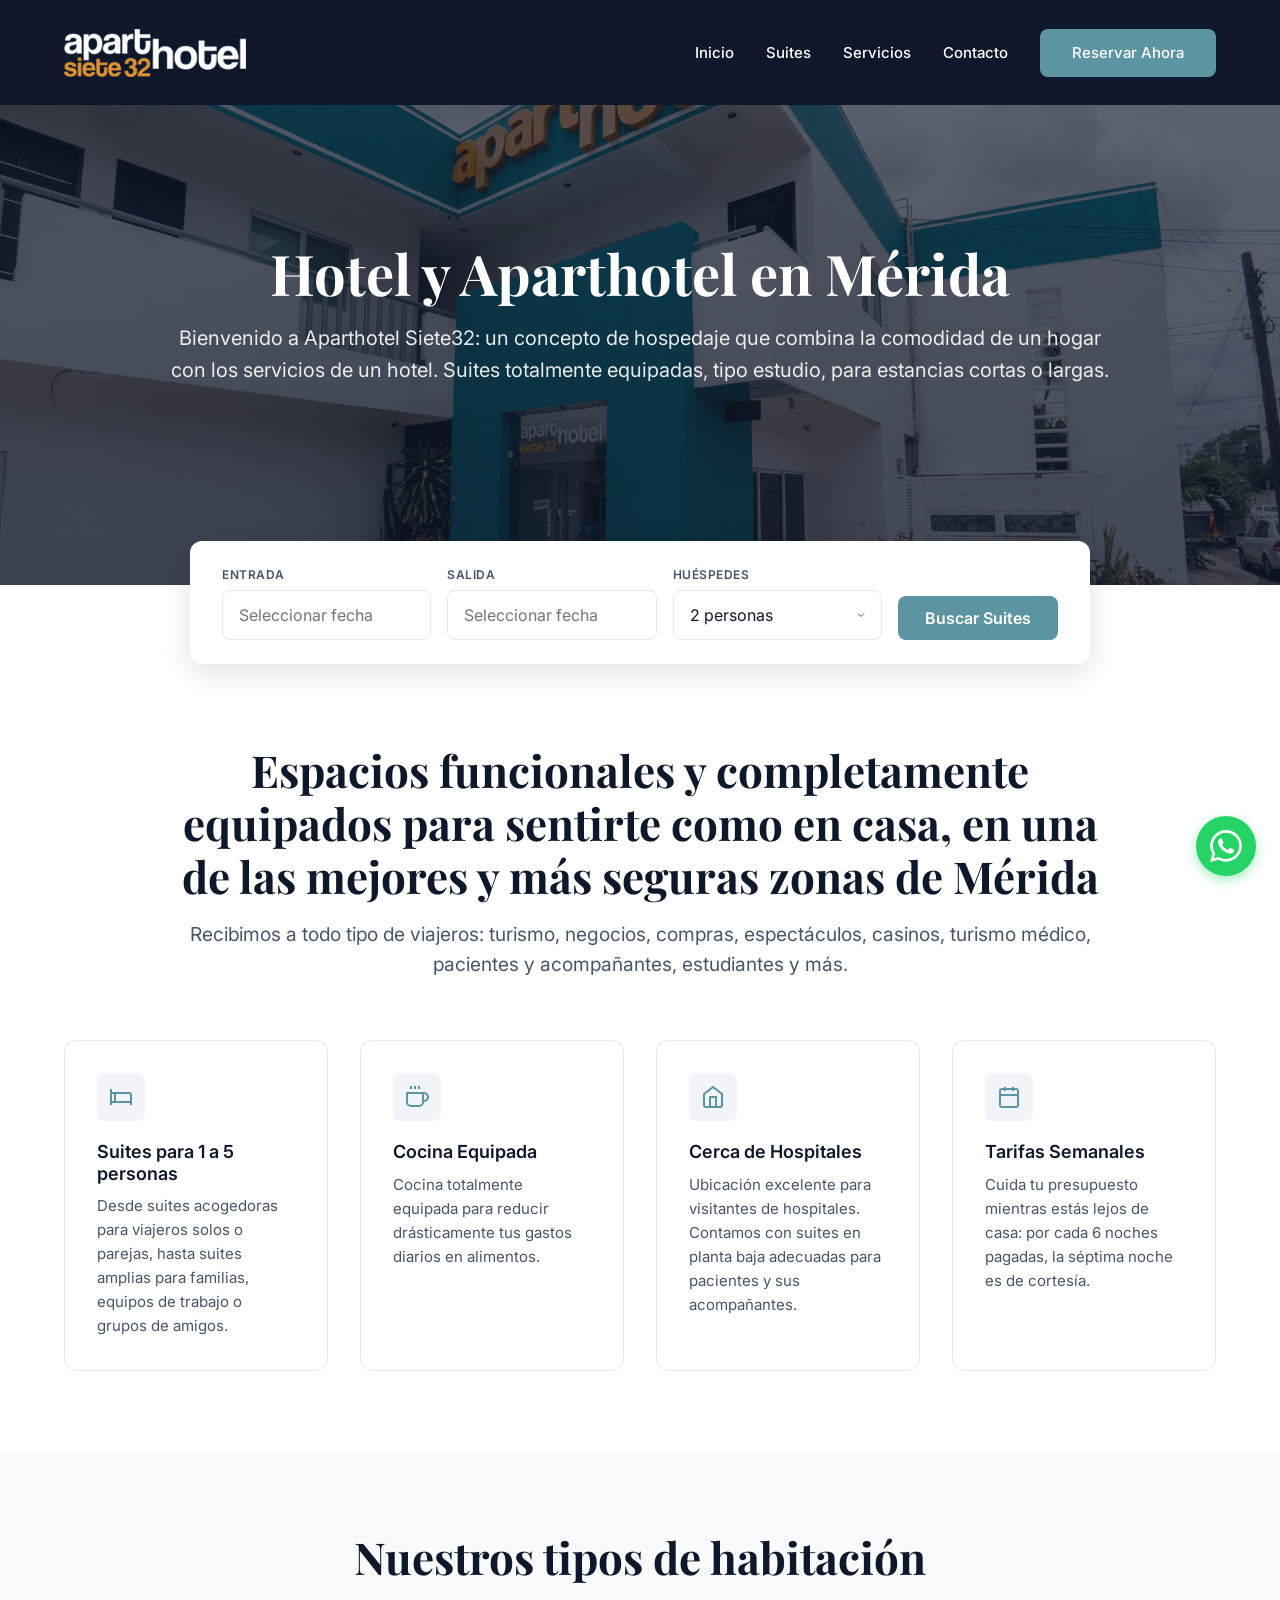
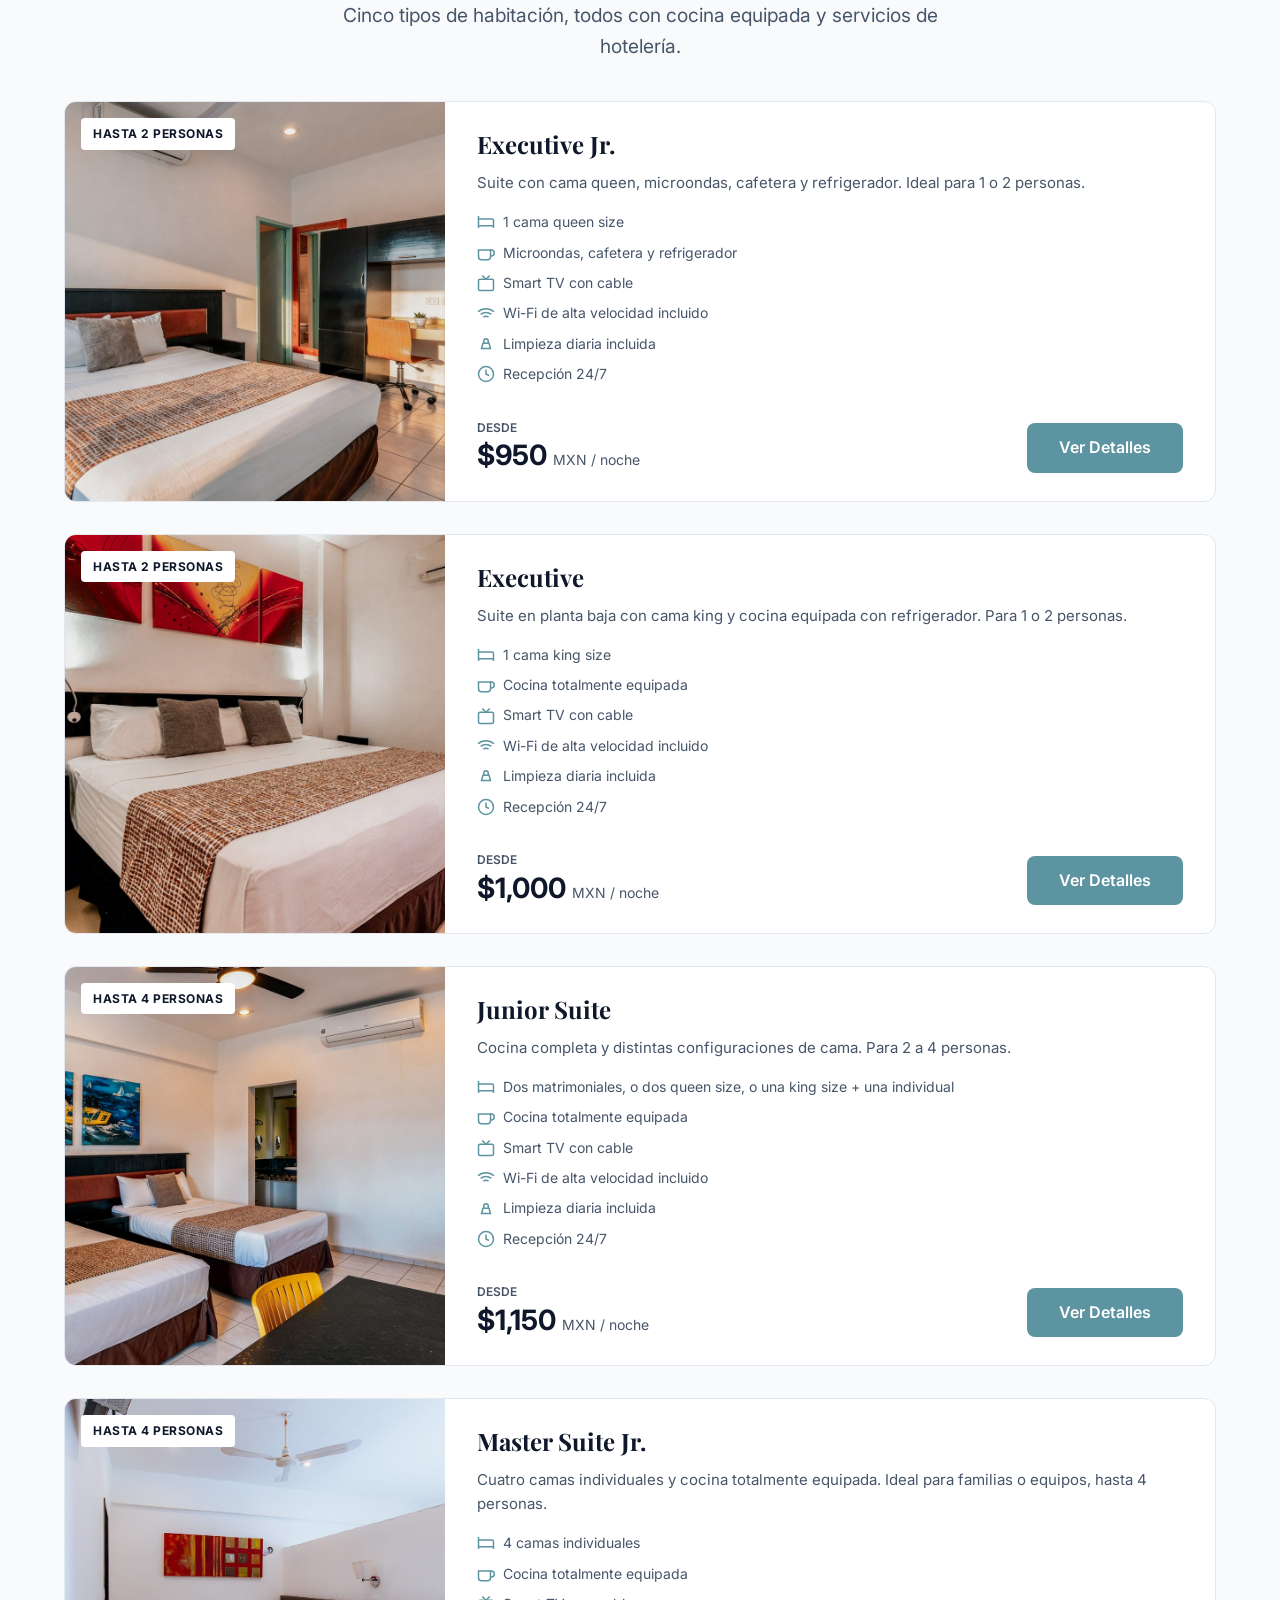
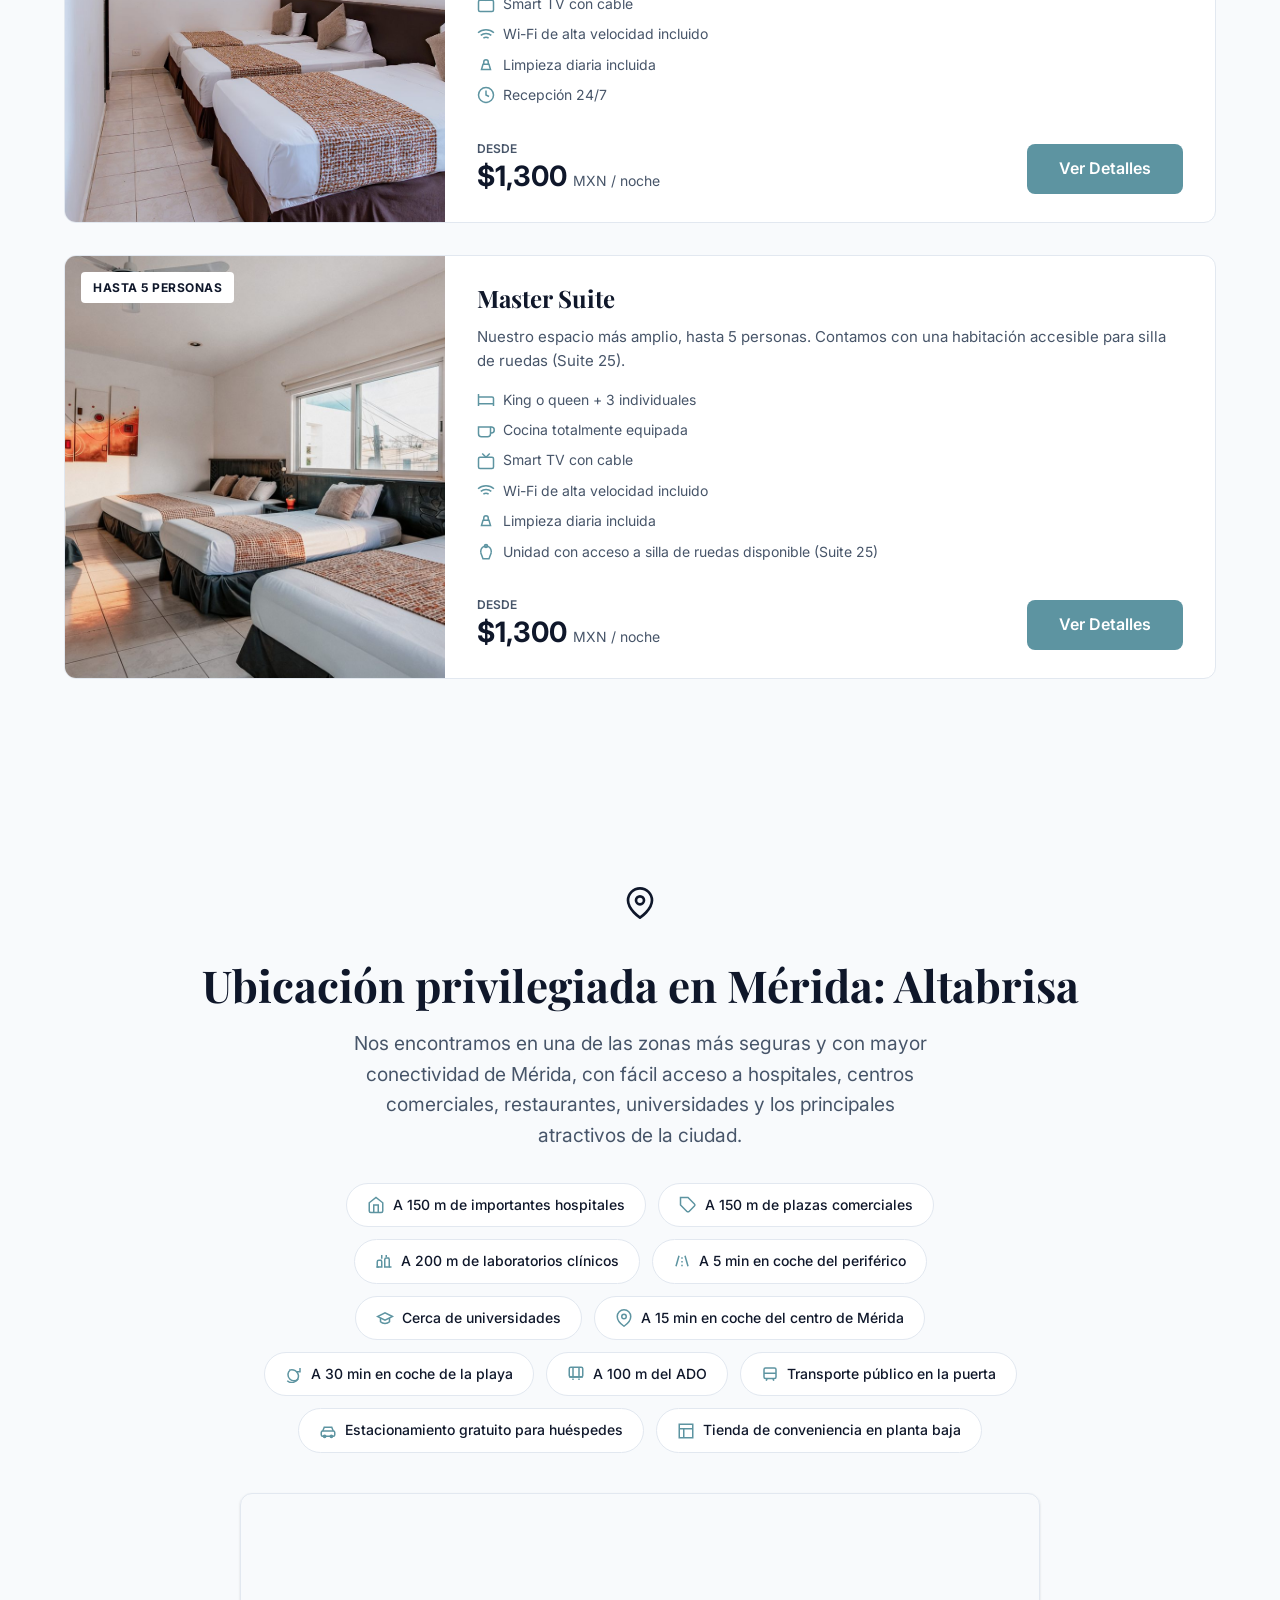
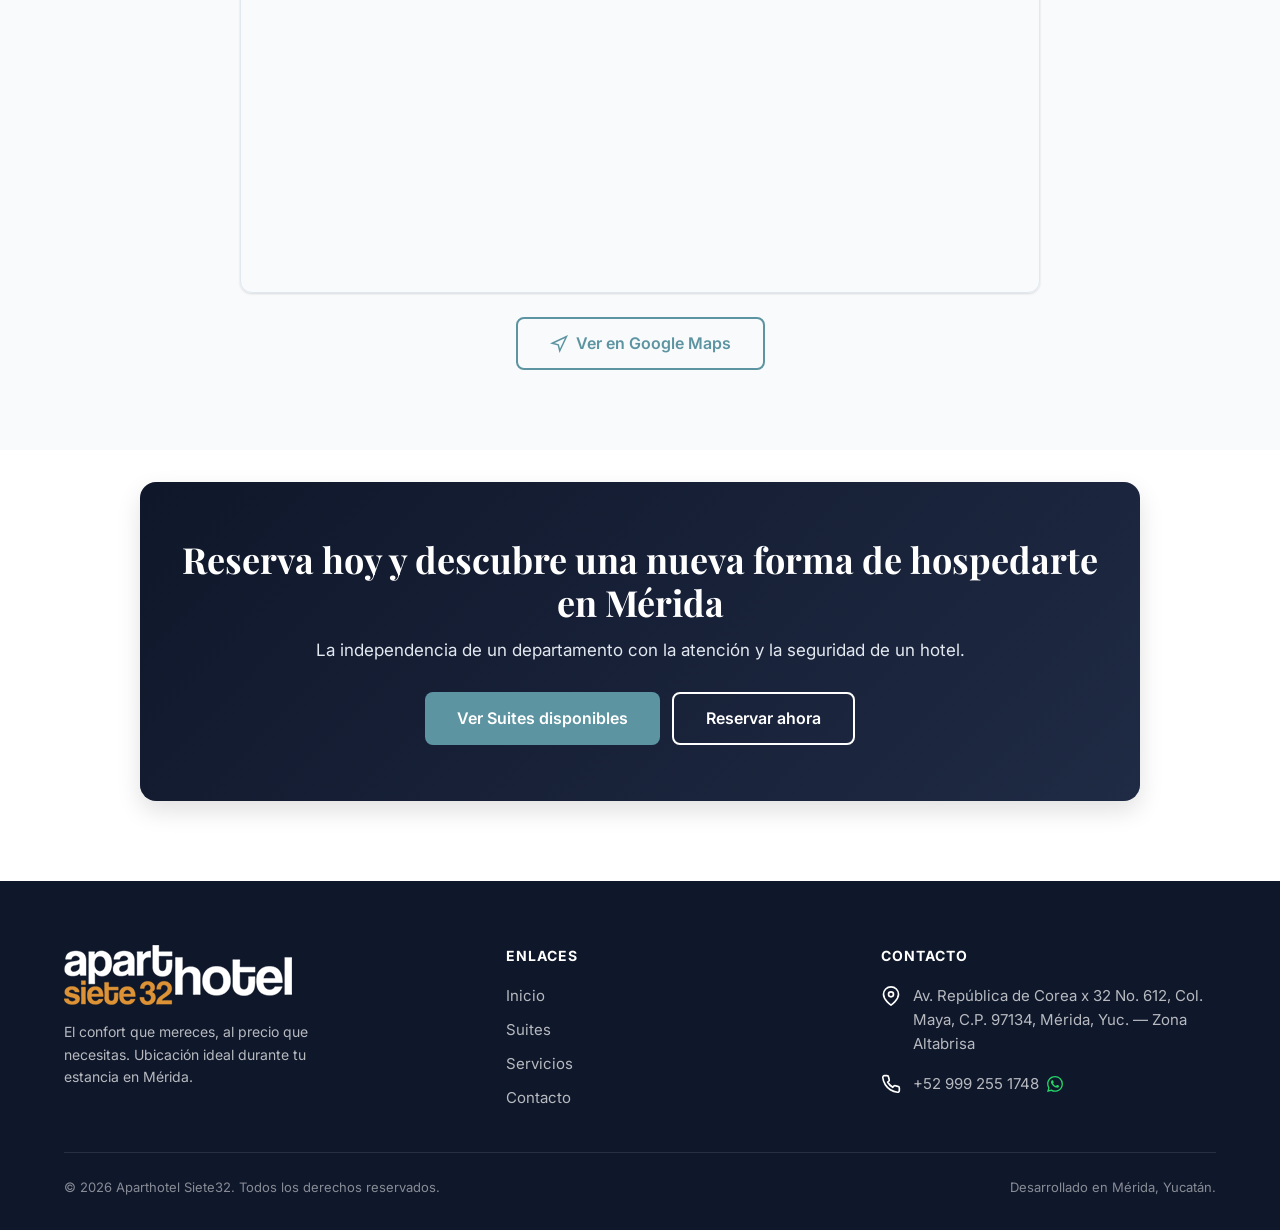
==== commit 7bb32003: "Final client corrections: Aparthotel naming, distances, equipment, photos Per the client's final-cor" ====
--- a/index.html
+++ b/index.html
@@ -3,9 +3,9 @@
 <head>
   <meta charset="UTF-8">
   <meta name="viewport" content="width=device-width, initial-scale=1.0">
-  <title>Aparthotel Siete32 — Hotel y Apart Hotel en Mérida</title>
-  <meta name="description" content="Hotel y apart hotel en Mérida: suites totalmente equipadas, tipo estudio, para estancias cortas o largas. Ideal para turismo, negocios, familias, pacientes y acompañantes.">
-  <meta name="keywords" content="Hotel con cocineta en Mérida, Apart hotel Mérida Altabrisa, Hotel para familias grandes Mérida, Suites en Mérida">
+  <title>Aparthotel Siete32 — Hotel y Aparthotel en Mérida</title>
+  <meta name="description" content="Hotel y aparthotel en Mérida: suites totalmente equipadas, tipo estudio, para estancias cortas o largas. Ideal para turismo, negocios, familias, pacientes y acompañantes.">
+  <meta name="keywords" content="Hotel con cocineta en Mérida, Aparthotel Mérida Altabrisa, Hotel para familias grandes Mérida, Suites en Mérida">
 
   <!-- Fonts -->
   <link rel="preconnect" href="https://fonts.googleapis.com">
@@ -50,7 +50,7 @@
   <!-- ======== HERO ======== -->
   <section class="hero" id="hero" style="background-image: url('assets/images/common-6.jpg');">
     <div class="hero-content fade-up">
-      <h1>Hotel y Apart Hotel en Mérida</h1>
+      <h1>Hotel y Aparthotel en Mérida</h1>
       <p>Bienvenido a Aparthotel Siete32: un concepto de hospedaje que combina la comodidad de un hogar con los servicios de un hotel. Suites totalmente equipadas, tipo estudio, para estancias cortas o largas.</p>
     </div>
   </section>
@@ -84,7 +84,7 @@
   <section class="differentiators" id="diferenciadores">
     <div class="container">
       <div class="section-header fade-up">
-        <h2>Espacios funcionales y completamente equipados para sentirte como en casa, en una de las mejores zonas de Mérida</h2>
+        <h2>Espacios funcionales y completamente equipados para sentirte como en casa, en una de las mejores y más seguras zonas de Mérida</h2>
         <p class="subtitle">Recibimos a todo tipo de viajeros: turismo, negocios, compras, espectáculos, casinos, turismo médico, pacientes y acompañantes, estudiantes y más.</p>
       </div>
 
@@ -111,7 +111,7 @@
             <svg viewBox="0 0 24 24"><path d="M3 9l9-7 9 7v11a2 2 0 0 1-2 2H5a2 2 0 0 1-2-2z"/><polyline points="9 22 9 12 15 12 15 22"/></svg>
           </div>
           <h3>Cerca de Hospitales</h3>
-          <p>Ubicación excelente para visitantes de hospitales. Contamos con suites accesibles en planta baja para pacientes y acompañantes.</p>
+          <p>Ubicación excelente para visitantes de hospitales. Contamos con suites en planta baja adecuadas para pacientes y sus acompañantes.</p>
         </div>
         <!-- Card 4 -->
         <div class="diff-card">
@@ -141,7 +141,7 @@
         </div>
         <div class="suite-info">
           <h3>Executive Jr.</h3>
-          <p class="suite-desc">Suite con cama queen, microondas, cafetera y frigobar. Ideal para 1 o 2 personas.</p>
+          <p class="suite-desc">Suite con cama queen, microondas, cafetera y refrigerador. Ideal para 1 o 2 personas.</p>
           <div class="suite-amenities">
             <div class="suite-amenity">
               <svg viewBox="0 0 24 24"><path d="M2 4v16"/><path d="M2 8h18a2 2 0 0 1 2 2v10"/><path d="M2 17h20"/></svg>
@@ -149,7 +149,7 @@
             </div>
             <div class="suite-amenity">
               <svg viewBox="0 0 24 24"><path d="M18 8h1a4 4 0 0 1 0 8h-1"/><path d="M2 8h16v9a4 4 0 0 1-4 4H6a4 4 0 0 1-4-4V8z"/></svg>
-              <span>Microondas, cafetera y frigobar</span>
+              <span>Microondas, cafetera y refrigerador</span>
             </div>
             <div class="suite-amenity">
               <svg viewBox="0 0 24 24"><rect x="2" y="7" width="20" height="15" rx="2" ry="2"/><polyline points="17 2 12 7 7 2"/></svg>
@@ -186,7 +186,7 @@
         </div>
         <div class="suite-info">
           <h3>Executive</h3>
-          <p class="suite-desc">Suite en planta baja con cama king y cocina equipada con frigobar. Para 1 o 2 personas.</p>
+          <p class="suite-desc">Suite en planta baja con cama king y cocina equipada con refrigerador. Para 1 o 2 personas.</p>
           <div class="suite-amenities">
             <div class="suite-amenity">
               <svg viewBox="0 0 24 24"><path d="M2 4v16"/><path d="M2 8h18a2 2 0 0 1 2 2v10"/><path d="M2 17h20"/></svg>
@@ -194,7 +194,7 @@
             </div>
             <div class="suite-amenity">
               <svg viewBox="0 0 24 24"><path d="M18 8h1a4 4 0 0 1 0 8h-1"/><path d="M2 8h16v9a4 4 0 0 1-4 4H6a4 4 0 0 1-4-4V8z"/></svg>
-              <span>Cocina totalmente equipada (frigobar)</span>
+              <span>Cocina totalmente equipada</span>
             </div>
             <div class="suite-amenity">
               <svg viewBox="0 0 24 24"><rect x="2" y="7" width="20" height="15" rx="2" ry="2"/><polyline points="17 2 12 7 7 2"/></svg>
@@ -235,7 +235,7 @@
           <div class="suite-amenities">
             <div class="suite-amenity">
               <svg viewBox="0 0 24 24"><path d="M2 4v16"/><path d="M2 8h18a2 2 0 0 1 2 2v10"/><path d="M2 17h20"/></svg>
-              <span>Camas matrimoniales, queen o king + individual</span>
+              <span>Dos matrimoniales, o dos queen size, o una king size + una individual</span>
             </div>
             <div class="suite-amenity">
               <svg viewBox="0 0 24 24"><path d="M18 8h1a4 4 0 0 1 0 8h-1"/><path d="M2 8h16v9a4 4 0 0 1-4 4H6a4 4 0 0 1-4-4V8z"/></svg>
@@ -345,7 +345,7 @@
             </div>
             <div class="suite-amenity">
               <svg viewBox="0 0 24 24"><circle cx="12" cy="4" r="2"/><path d="M19 13v-2a7 7 0 0 0-14 0v2"/><path d="M5 13l3 8h8l3-8"/></svg>
-              <span>Unidad accesible disponible (Suite 25)</span>
+              <span>Unidad con acceso a silla de ruedas disponible (Suite 25)</span>
             </div>
           </div>
           <div class="suite-pricing">
@@ -366,25 +366,25 @@
       <div class="location-icon fade-up">
         <svg width="32" height="32" viewBox="0 0 24 24" fill="none" stroke="#0F172A" stroke-width="2"><path d="M21 10c0 7-9 13-9 13s-9-6-9-13a9 9 0 0 1 18 0z"/><circle cx="12" cy="10" r="3"/></svg>
       </div>
-      <h2 class="fade-up">Ubicación privilegiada en Mérida</h2>
+      <h2 class="fade-up">Ubicación privilegiada en Mérida: Altabrisa</h2>
       <p class="subtitle fade-up">Nos encontramos en una de las zonas más seguras y con mayor conectividad de Mérida, con fácil acceso a hospitales, centros comerciales, restaurantes, universidades y los principales atractivos de la ciudad.</p>
 
       <div class="proximity-badges fade-up">
         <div class="proximity-badge">
           <svg viewBox="0 0 24 24" width="18" height="18" fill="none" stroke="var(--teal)" stroke-width="2"><path d="M3 9l9-7 9 7v11a2 2 0 0 1-2 2H5a2 2 0 0 1-2-2z"/><polyline points="9 22 9 12 15 12 15 22"/></svg>
-          <span>A 2 min de importantes hospitales</span>
+          <span>A 150 m de importantes hospitales</span>
         </div>
         <div class="proximity-badge">
           <svg viewBox="0 0 24 24" width="18" height="18" fill="none" stroke="var(--teal)" stroke-width="2"><path d="M20.59 13.41l-7.17 7.17a2 2 0 0 1-2.83 0L2 12V2h10l8.59 8.59a2 2 0 0 1 0 2.82z"/><line x1="7" y1="7" x2="7.01" y2="7"/></svg>
-          <span>A 2 min de plazas comerciales</span>
+          <span>A 150 m de plazas comerciales</span>
         </div>
         <div class="proximity-badge">
           <svg viewBox="0 0 24 24" width="18" height="18" fill="none" stroke="var(--teal)" stroke-width="2"><path d="M9 11H5a2 2 0 0 0-2 2v7h6v-7a2 2 0 0 0-2-2z"/><path d="M19 8h-4a2 2 0 0 0-2 2v10h6V10a2 2 0 0 0-2-2z"/><path d="M22 20h-3"/><path d="M5 20H2"/><path d="M9 4v5"/><path d="M15 4v3"/></svg>
-          <span>A 3 min de laboratorios clínicos</span>
+          <span>A 200 m de laboratorios clínicos</span>
         </div>
         <div class="proximity-badge">
           <svg viewBox="0 0 24 24" width="18" height="18" fill="none" stroke="var(--teal)" stroke-width="2"><path d="M4 19L8 5"/><path d="M20 19L16 5"/><line x1="12" y1="7" x2="12" y2="9"/><line x1="12" y1="12" x2="12" y2="14"/><line x1="12" y1="17" x2="12" y2="19"/></svg>
-          <span>A 2 min del periférico</span>
+          <span>A 5 min en coche del periférico</span>
         </div>
         <div class="proximity-badge">
           <svg viewBox="0 0 24 24" width="18" height="18" fill="none" stroke="var(--teal)" stroke-width="2"><path d="M22 10L12 5 2 10l10 5 10-5z"/><path d="M6 12v5c3 3 9 3 12 0v-5"/></svg>
@@ -392,15 +392,19 @@
         </div>
         <div class="proximity-badge">
           <svg viewBox="0 0 24 24" width="18" height="18" fill="none" stroke="var(--teal)" stroke-width="2"><path d="M21 10c0 7-9 13-9 13s-9-6-9-13a9 9 0 0 1 18 0z"/><circle cx="12" cy="10" r="3"/></svg>
-          <span>A 15 min del centro de Mérida</span>
+          <span>A 15 min en coche del centro de Mérida</span>
         </div>
         <div class="proximity-badge">
           <svg viewBox="0 0 24 24" width="18" height="18" fill="none" stroke="var(--teal)" stroke-width="2"><path d="M17.657 18.657A8 8 0 0 1 6.343 7.343"/><path d="M20 4v5h-5"/><path d="M3 21a9 9 0 0 0 15-6.7A9 9 0 0 0 5.6 7"/></svg>
-          <span>A 30 min de la playa</span>
+          <span>A 30 min en coche de la playa</span>
         </div>
         <div class="proximity-badge">
           <svg viewBox="0 0 24 24" width="18" height="18" fill="none" stroke="var(--teal)" stroke-width="2"><rect x="3" y="3" width="18" height="13" rx="2"/><path d="M3 16h18"/><path d="M7 19h2"/><path d="M15 19h2"/><path d="M8 3v13"/><path d="M16 3v13"/></svg>
-          <span>A 100 metros del ADO</span>
+          <span>A 100 m del ADO</span>
+        </div>
+        <div class="proximity-badge">
+          <svg viewBox="0 0 24 24" width="18" height="18" fill="none" stroke="var(--teal)" stroke-width="2"><path d="M4 6a2 2 0 0 1 2-2h12a2 2 0 0 1 2 2v10a2 2 0 0 1-2 2H6a2 2 0 0 1-2-2z"/><path d="M4 11h16"/><circle cx="8" cy="18" r="0"/><path d="M7 21l1-3"/><path d="M17 21l-1-3"/><path d="M8 15h.01"/><path d="M16 15h.01"/></svg>
+          <span>Transporte público en la puerta</span>
         </div>
         <div class="proximity-badge">
           <svg viewBox="0 0 24 24" width="18" height="18" fill="none" stroke="var(--teal)" stroke-width="2"><path d="M5 12l2-5h10l2 5"/><rect x="3" y="12" width="18" height="7" rx="2"/><circle cx="7.5" cy="19" r="1.5"/><circle cx="16.5" cy="19" r="1.5"/></svg>
@@ -461,11 +465,11 @@
           <h4>Contacto</h4>
           <div class="footer-contact-item">
             <svg viewBox="0 0 24 24"><path d="M21 10c0 7-9 13-9 13s-9-6-9-13a9 9 0 0 1 18 0z"/><circle cx="12" cy="10" r="3"/></svg>
-            <span>Av. República de Corea x 32 No. 612, Col. Maya, Mérida, Yuc.</span>
+            <span>Av. República de Corea x 32 No. 612, Col. Maya, C.P. 97134, Mérida, Yuc. — Zona Altabrisa</span>
           </div>
           <div class="footer-contact-item">
             <svg viewBox="0 0 24 24"><path d="M22 16.92v3a2 2 0 0 1-2.18 2 19.79 19.79 0 0 1-8.63-3.07 19.5 19.5 0 0 1-6-6 19.79 19.79 0 0 1-3.07-8.67A2 2 0 0 1 4.11 2h3a2 2 0 0 1 2 1.72c.127.96.361 1.903.7 2.81a2 2 0 0 1-.45 2.11L8.09 9.91a16 16 0 0 0 6 6l1.27-1.27a2 2 0 0 1 2.11-.45c.907.339 1.85.573 2.81.7A2 2 0 0 1 22 16.92z"/></svg>
-            <span>+52 999 255 1748</span>
+            <span>+52 999 255 1748 <a class="footer-wsp" href="https://wa.me/529992551748" target="_blank" rel="noopener" aria-label="WhatsApp"><svg viewBox="0 0 24 24"><path d="M17.472 14.382c-.297-.149-1.758-.867-2.03-.967-.273-.099-.471-.148-.67.15-.197.297-.767.966-.94 1.164-.173.199-.347.223-.644.075-.297-.15-1.255-.463-2.39-1.475-.883-.788-1.48-1.761-1.653-2.059-.173-.297-.018-.458.13-.606.134-.133.298-.347.446-.52.149-.174.198-.298.298-.497.099-.198.05-.371-.025-.52-.075-.149-.669-1.612-.916-2.207-.242-.579-.487-.5-.669-.51-.173-.008-.371-.01-.57-.01-.198 0-.52.074-.792.372-.272.297-1.04 1.016-1.04 2.479 0 1.462 1.065 2.875 1.213 3.074.149.198 2.096 3.2 5.077 4.487.709.306 1.262.489 1.694.625.712.227 1.36.195 1.871.118.571-.085 1.758-.719 2.006-1.413.248-.694.248-1.289.173-1.413-.074-.124-.272-.198-.57-.347m-5.421 7.403h-.004a9.87 9.87 0 01-5.031-1.378l-.361-.214-3.741.982.998-3.648-.235-.374a9.86 9.86 0 01-1.51-5.26c.001-5.45 4.436-9.884 9.888-9.884 2.64 0 5.122 1.03 6.988 2.898a9.825 9.825 0 012.893 6.994c-.003 5.45-4.437 9.884-9.885 9.884m8.413-18.297A11.815 11.815 0 0012.05 0C5.495 0 .16 5.335.157 11.892c0 2.096.547 4.142 1.588 5.945L.057 24l6.305-1.654a11.882 11.882 0 005.683 1.448h.005c6.554 0 11.89-5.335 11.893-11.893a11.821 11.821 0 00-3.48-8.413z"/></svg></a></span>
           </div>
         </div>
       </div>
--- a/css/styles.css
+++ b/css/styles.css
@@ -150,10 +150,16 @@
 }
 .hero-content {
   position: relative; z-index: 2; text-align: center;
-  max-width: 700px; color: var(--white);
+  max-width: 940px; color: var(--white);
 }
 .hero-content h1 { margin-bottom: 16px; }
 .hero-content p { font-size: clamp(1rem, 2vw, 1.25rem); opacity: .9; margin-bottom: 0; }
+
+/* Icono de WhatsApp junto al teléfono del footer */
+.footer-contact-item .footer-wsp svg {
+  width: 16px; height: 16px; fill: #25D366; stroke: none;
+  vertical-align: -3px; margin-left: 4px;
+}
 
 /* Booking Widget — floats between hero and next section */
 .booking-wrapper {
@@ -222,7 +228,7 @@
    DIFFERENTIATORS
    ============================================= */
 .differentiators { padding: 80px 0; }
-.differentiators .section-header { text-align: center; max-width: 600px; margin: 0 auto 60px; }
+.differentiators .section-header { text-align: center; max-width: 940px; margin: 0 auto 60px; }
 .diff-grid {
   display: grid; grid-template-columns: repeat(auto-fit, minmax(260px, 1fr));
   gap: 32px; max-width: var(--max-w); margin: 0 auto;
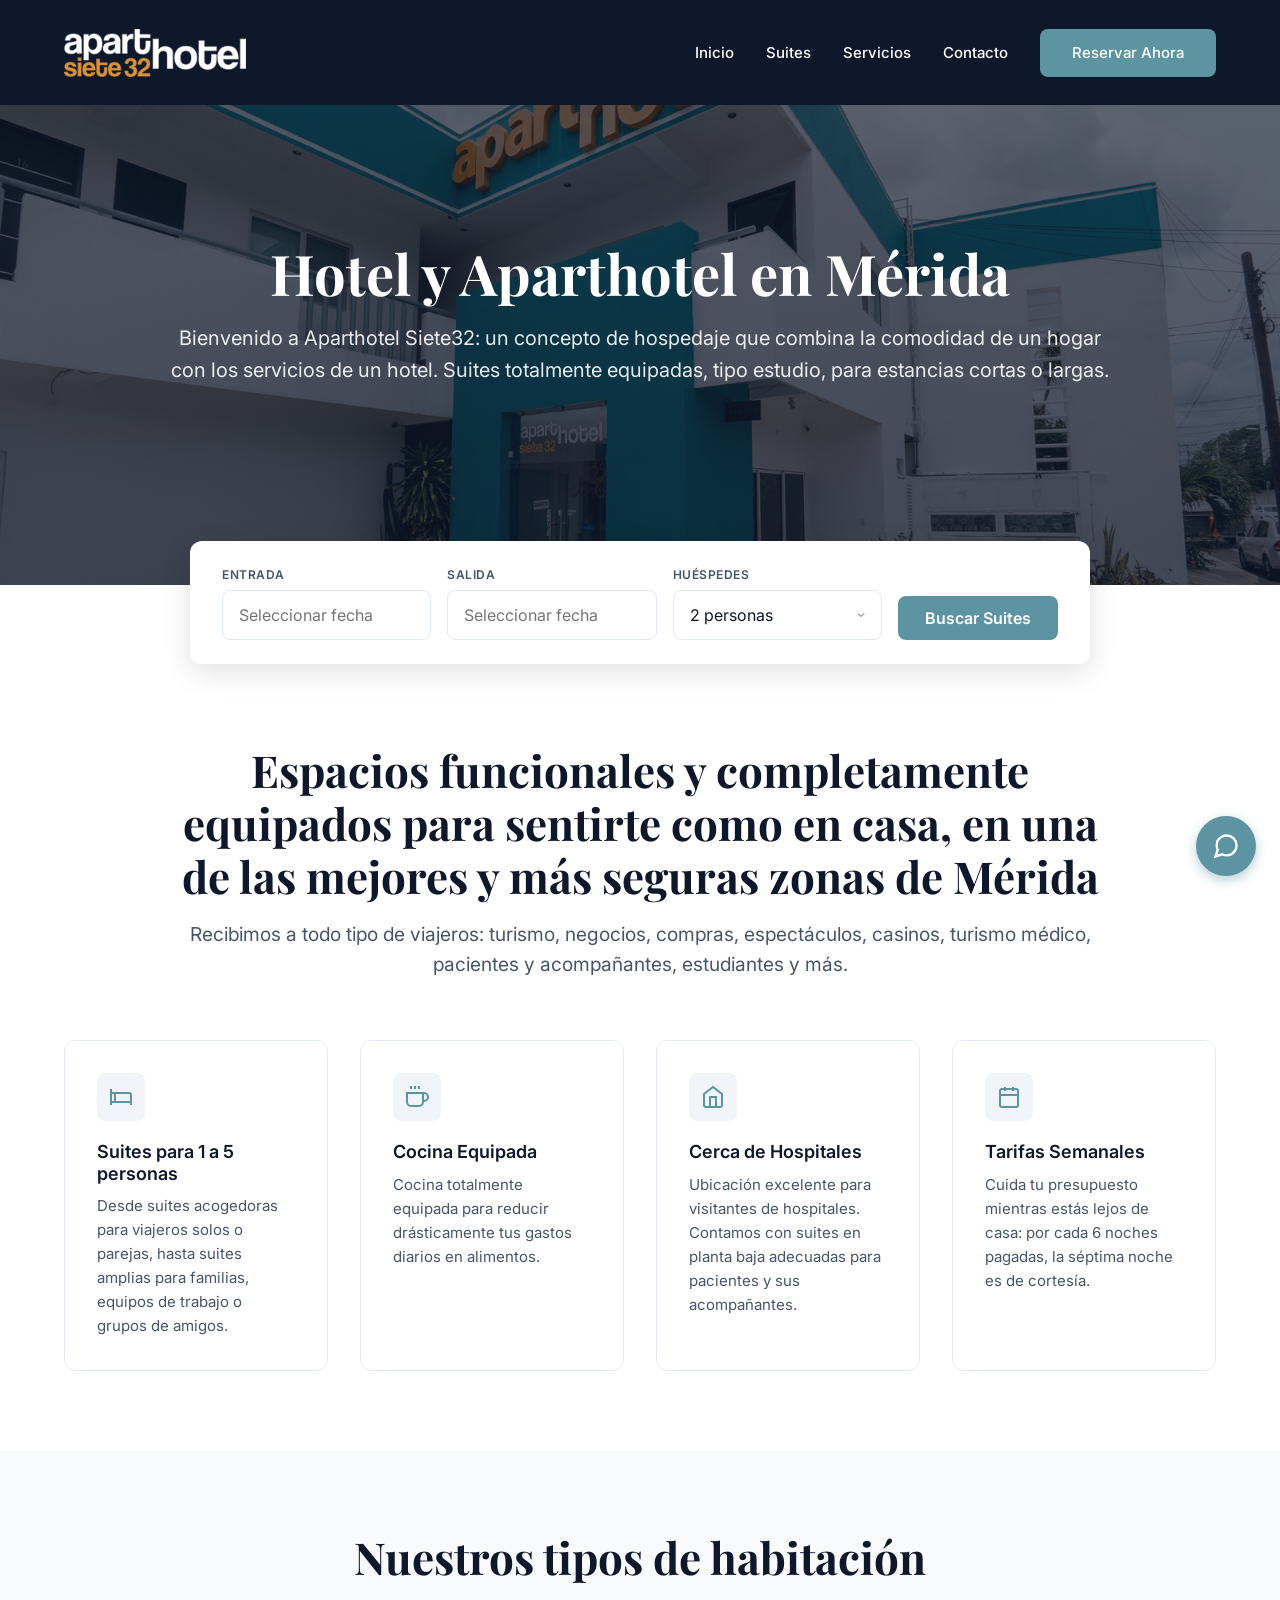
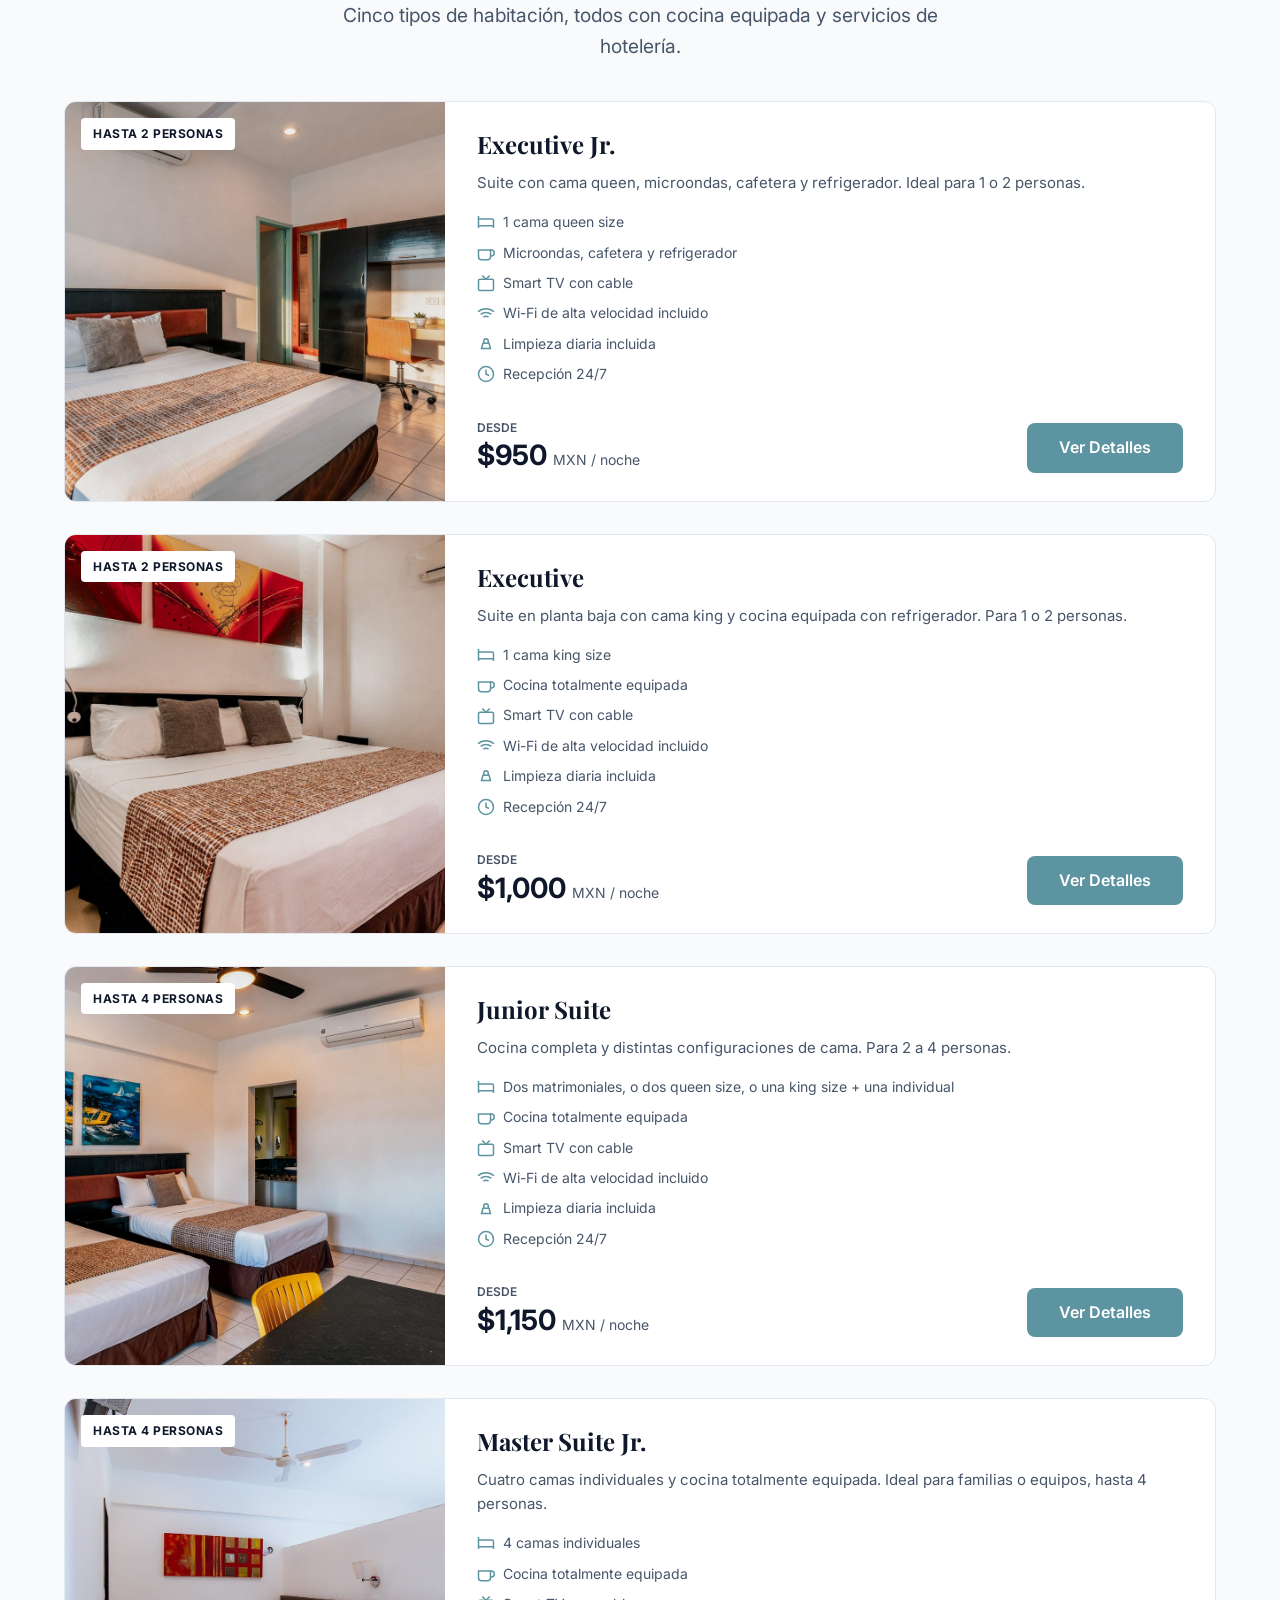
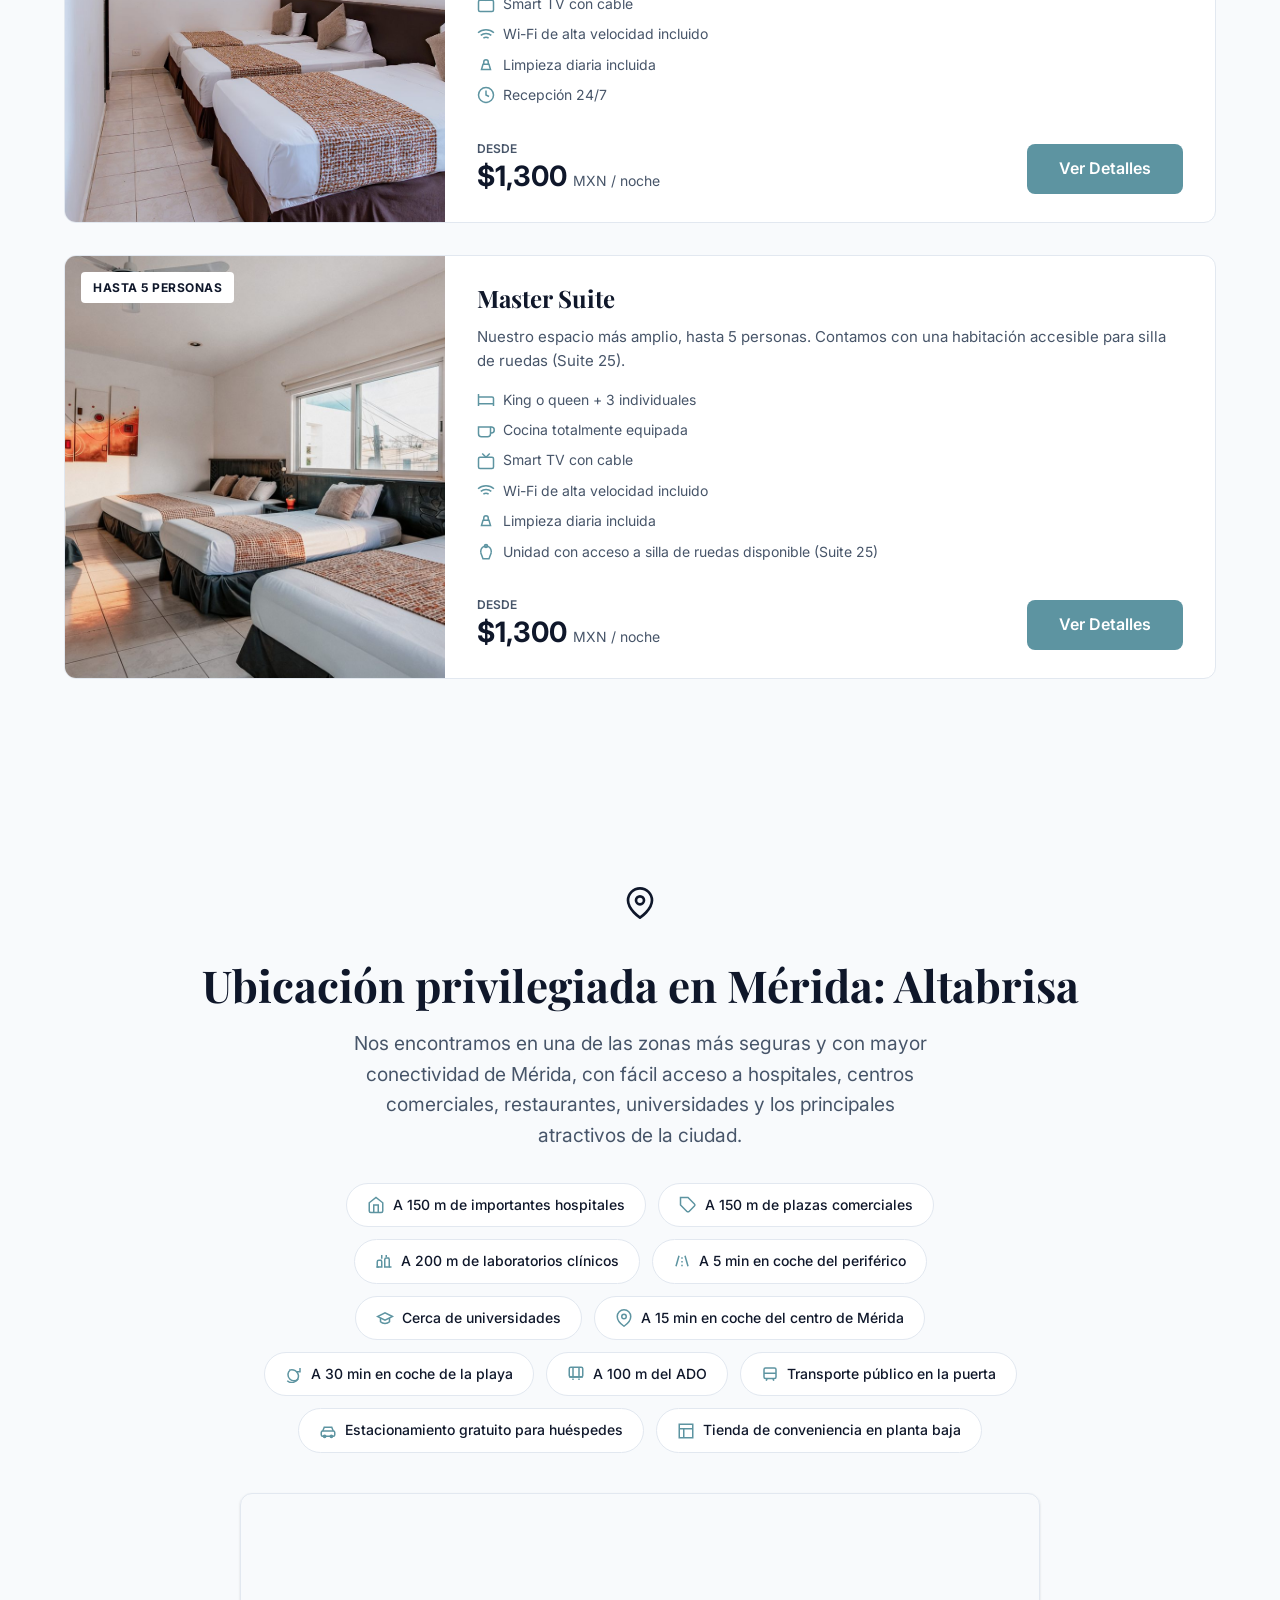
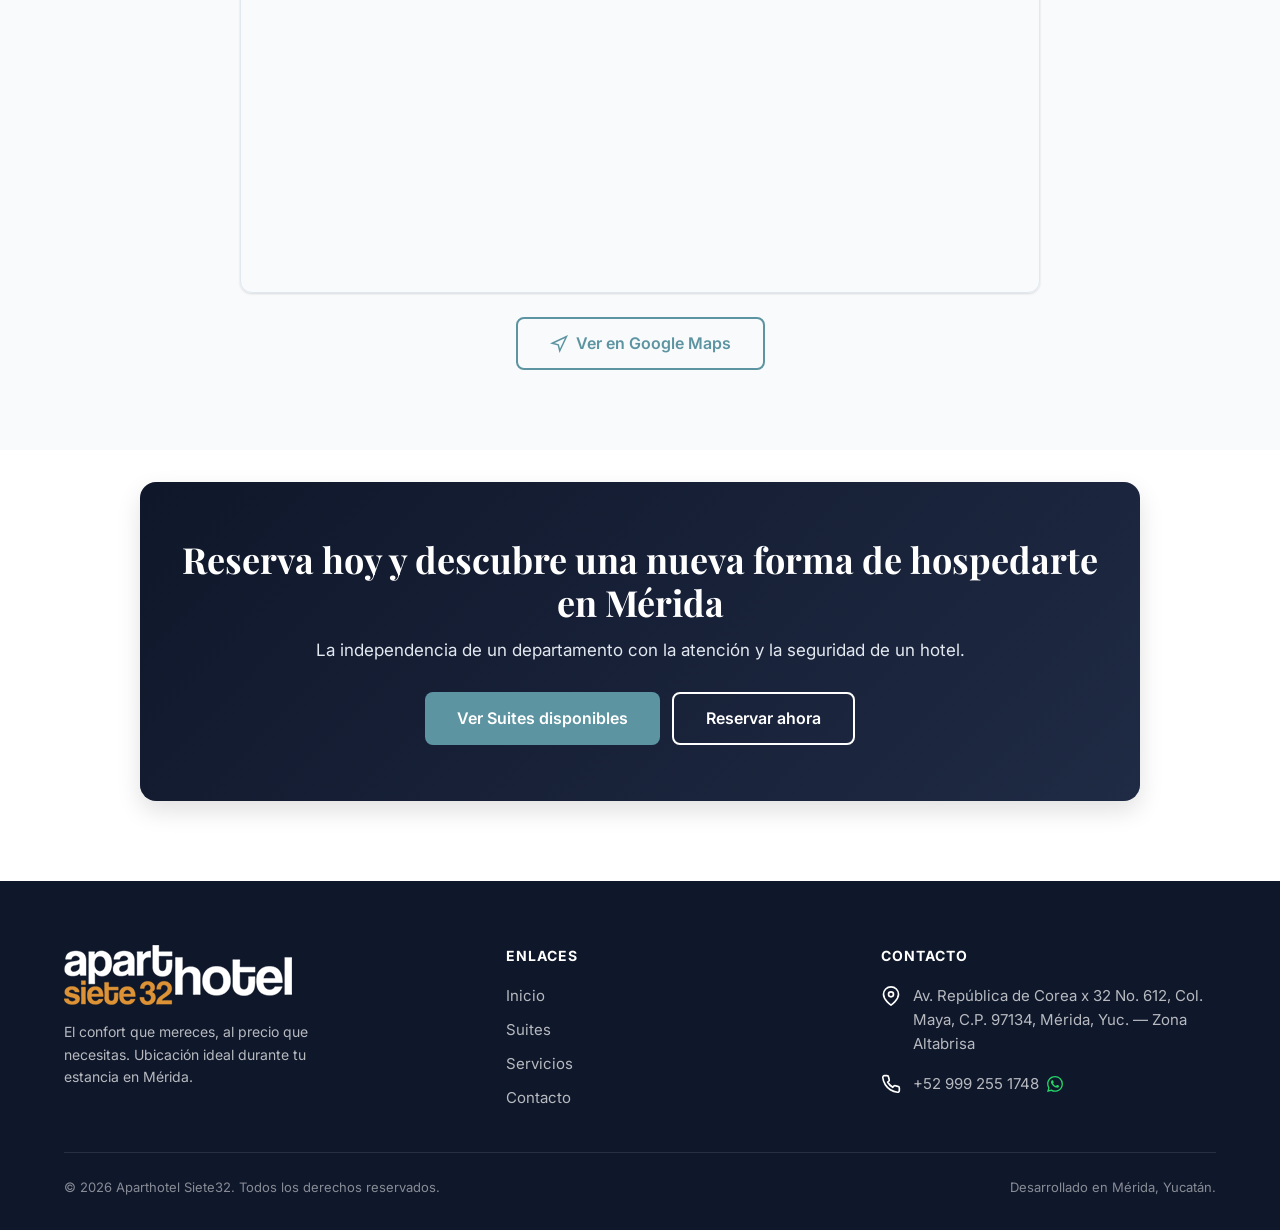
==== commit f8f61c6a: "Add FAQ chat widget (no AI, preset Q&A, WhatsApp handoff) New js/chatbot.js: a self-contained mini-c" ====
--- a/index.html
+++ b/index.html
@@ -487,5 +487,6 @@
 
   <script src="js/main.js"></script>
   <script src="js/content.js"></script>
+  <script src="js/chatbot.js"></script>
 </body>
 </html>
--- a/css/styles.css
+++ b/css/styles.css
@@ -487,6 +487,71 @@
 @media (max-width: 767px) { .whatsapp-float { bottom: 90px; } }
 
 /* =============================================
+   CHAT DE PREGUNTAS FRECUENTES (js/chatbot.js)
+   ============================================= */
+.fq-launcher {
+  position: fixed; bottom: 24px; right: 24px; z-index: 110;
+  width: 60px; height: 60px; border-radius: 50%; border: none; cursor: pointer;
+  background: var(--teal); color: var(--white);
+  display: flex; align-items: center; justify-content: center;
+  box-shadow: 0 4px 12px rgba(93,148,161,.45); transition: all var(--transition);
+}
+.fq-launcher:hover { transform: scale(1.08); background: var(--teal-hover); }
+.fq-launcher svg { width: 28px; height: 28px; }
+@media (max-width: 767px) { .fq-launcher { bottom: 90px; } }
+
+.fq-panel {
+  position: fixed; bottom: 96px; right: 24px; z-index: 120;
+  width: 360px; max-width: calc(100vw - 32px);
+  max-height: min(600px, calc(100vh - 130px));
+  display: none; flex-direction: column; overflow: hidden;
+  background: var(--white); border-radius: 16px;
+  box-shadow: 0 12px 40px rgba(15,23,42,.25);
+}
+.fq-panel.fq-open { display: flex; }
+@media (max-width: 767px) { .fq-panel { bottom: 162px; right: 16px; max-height: calc(100vh - 220px); } }
+
+.fq-header {
+  display: flex; align-items: center; justify-content: space-between; gap: 12px;
+  background: var(--teal); color: var(--white); padding: 14px 16px;
+}
+.fq-header strong { display: block; font-size: 1rem; }
+.fq-header span { display: block; font-size: .75rem; opacity: .85; }
+.fq-close {
+  background: none; border: none; color: var(--white); cursor: pointer;
+  padding: 4px; line-height: 0; border-radius: 6px;
+}
+.fq-close:hover { background: rgba(255,255,255,.15); }
+.fq-close svg { width: 18px; height: 18px; }
+
+.fq-body { padding: 16px; overflow-y: auto; flex: 1; background: var(--gray-100); }
+
+.fq-bubble {
+  max-width: 85%; padding: 10px 14px; margin-bottom: 10px;
+  font-size: .875rem; line-height: 1.5; border-radius: 14px;
+}
+.fq-bot { background: var(--white); color: var(--navy); border-bottom-left-radius: 4px; box-shadow: 0 1px 3px rgba(15,23,42,.08); }
+.fq-user { background: var(--teal); color: var(--white); margin-left: auto; border-bottom-right-radius: 4px; }
+
+.fq-chips { display: flex; flex-wrap: wrap; gap: 8px; padding-top: 4px; }
+.fq-chip {
+  background: var(--white); color: var(--teal); border: 1px solid var(--teal);
+  border-radius: 999px; padding: 8px 14px; font-size: .8125rem; font-weight: 600;
+  font-family: var(--font-body); cursor: pointer; text-align: left;
+  transition: all var(--transition);
+}
+.fq-chip:hover { background: var(--teal); color: var(--white); }
+
+.fq-footer { padding: 12px 16px; background: var(--white); border-top: 1px solid var(--gray-200); }
+.fq-wsp {
+  display: flex; align-items: center; justify-content: center; gap: 8px;
+  background: #25D366; color: var(--white); font-weight: 600; font-size: .875rem;
+  padding: 10px 16px; border-radius: 999px;
+}
+.fq-wsp:hover { filter: brightness(1.05); }
+.fq-wsp svg { width: 18px; height: 18px; fill: var(--white); flex-shrink: 0; }
+
+/* =============================================
    STICKY MOBILE BOOKING BAR
    ============================================= */
 .mobile-booking-bar {
